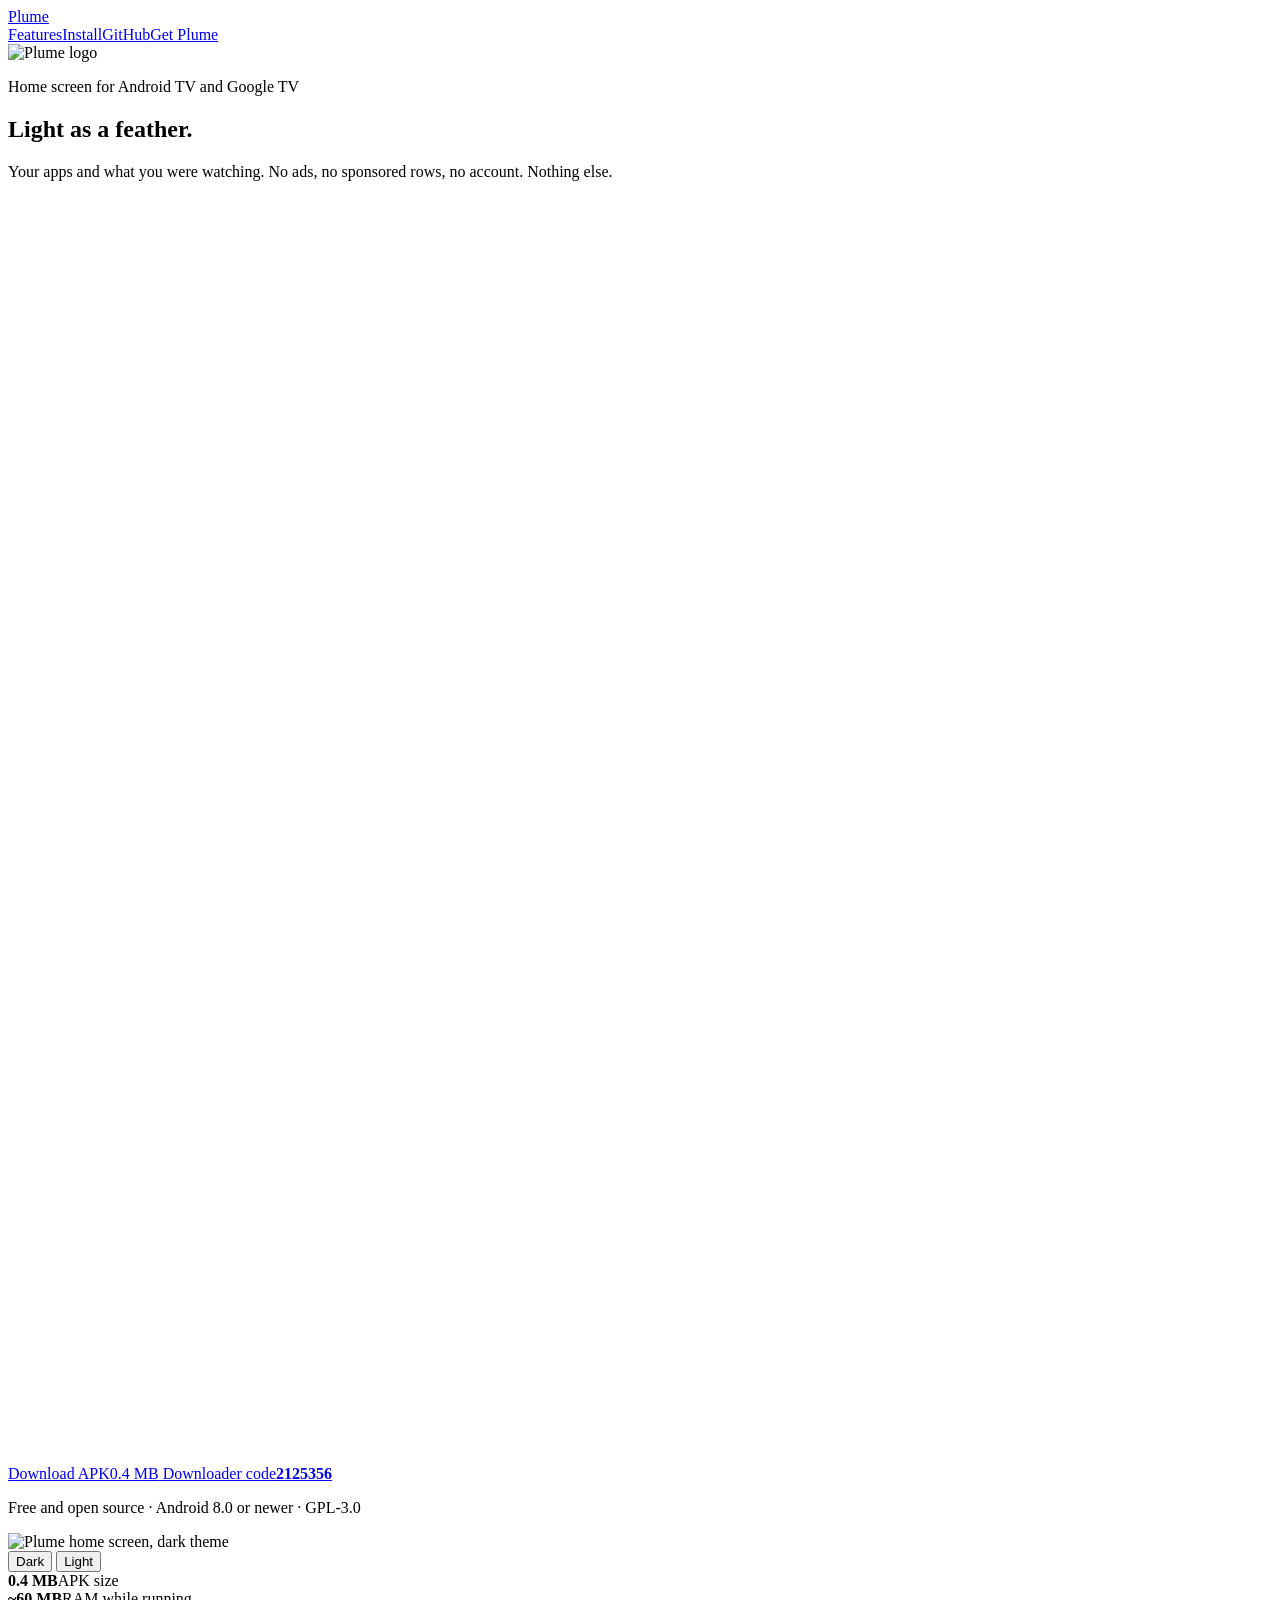
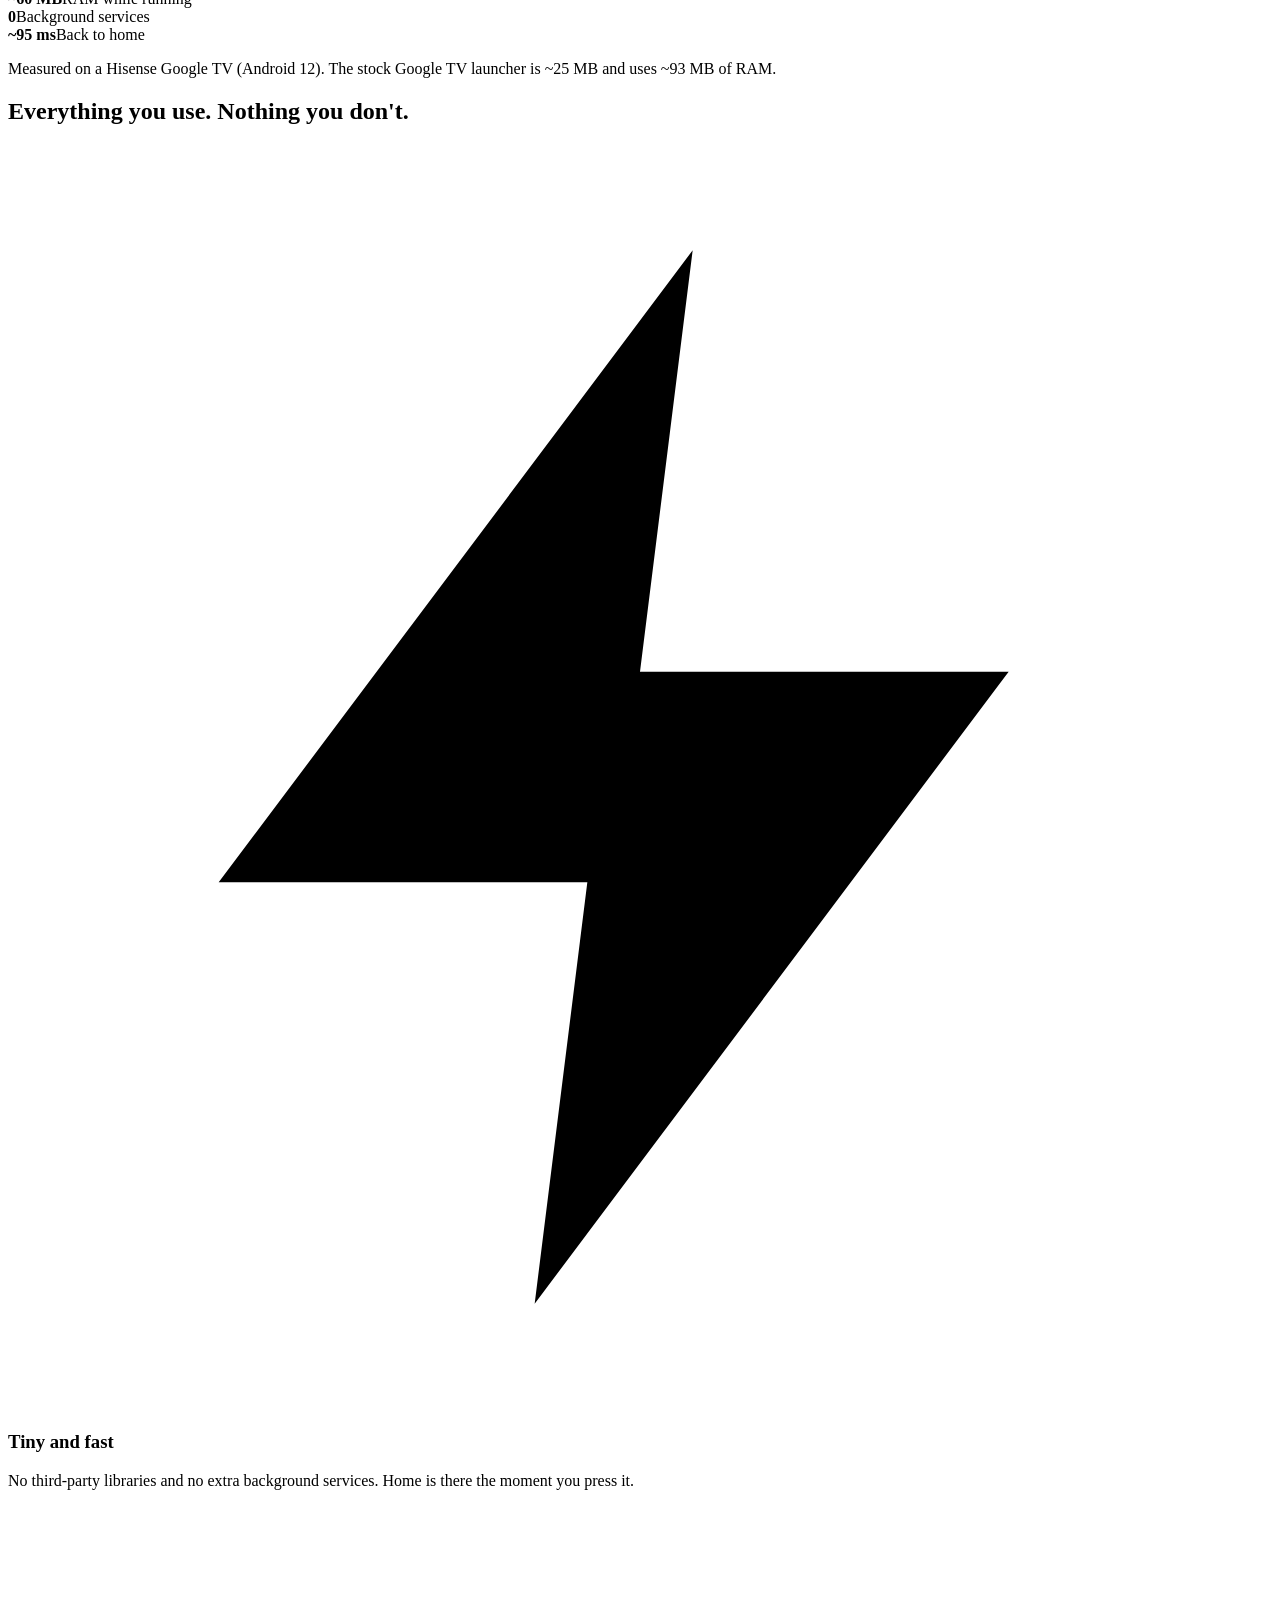
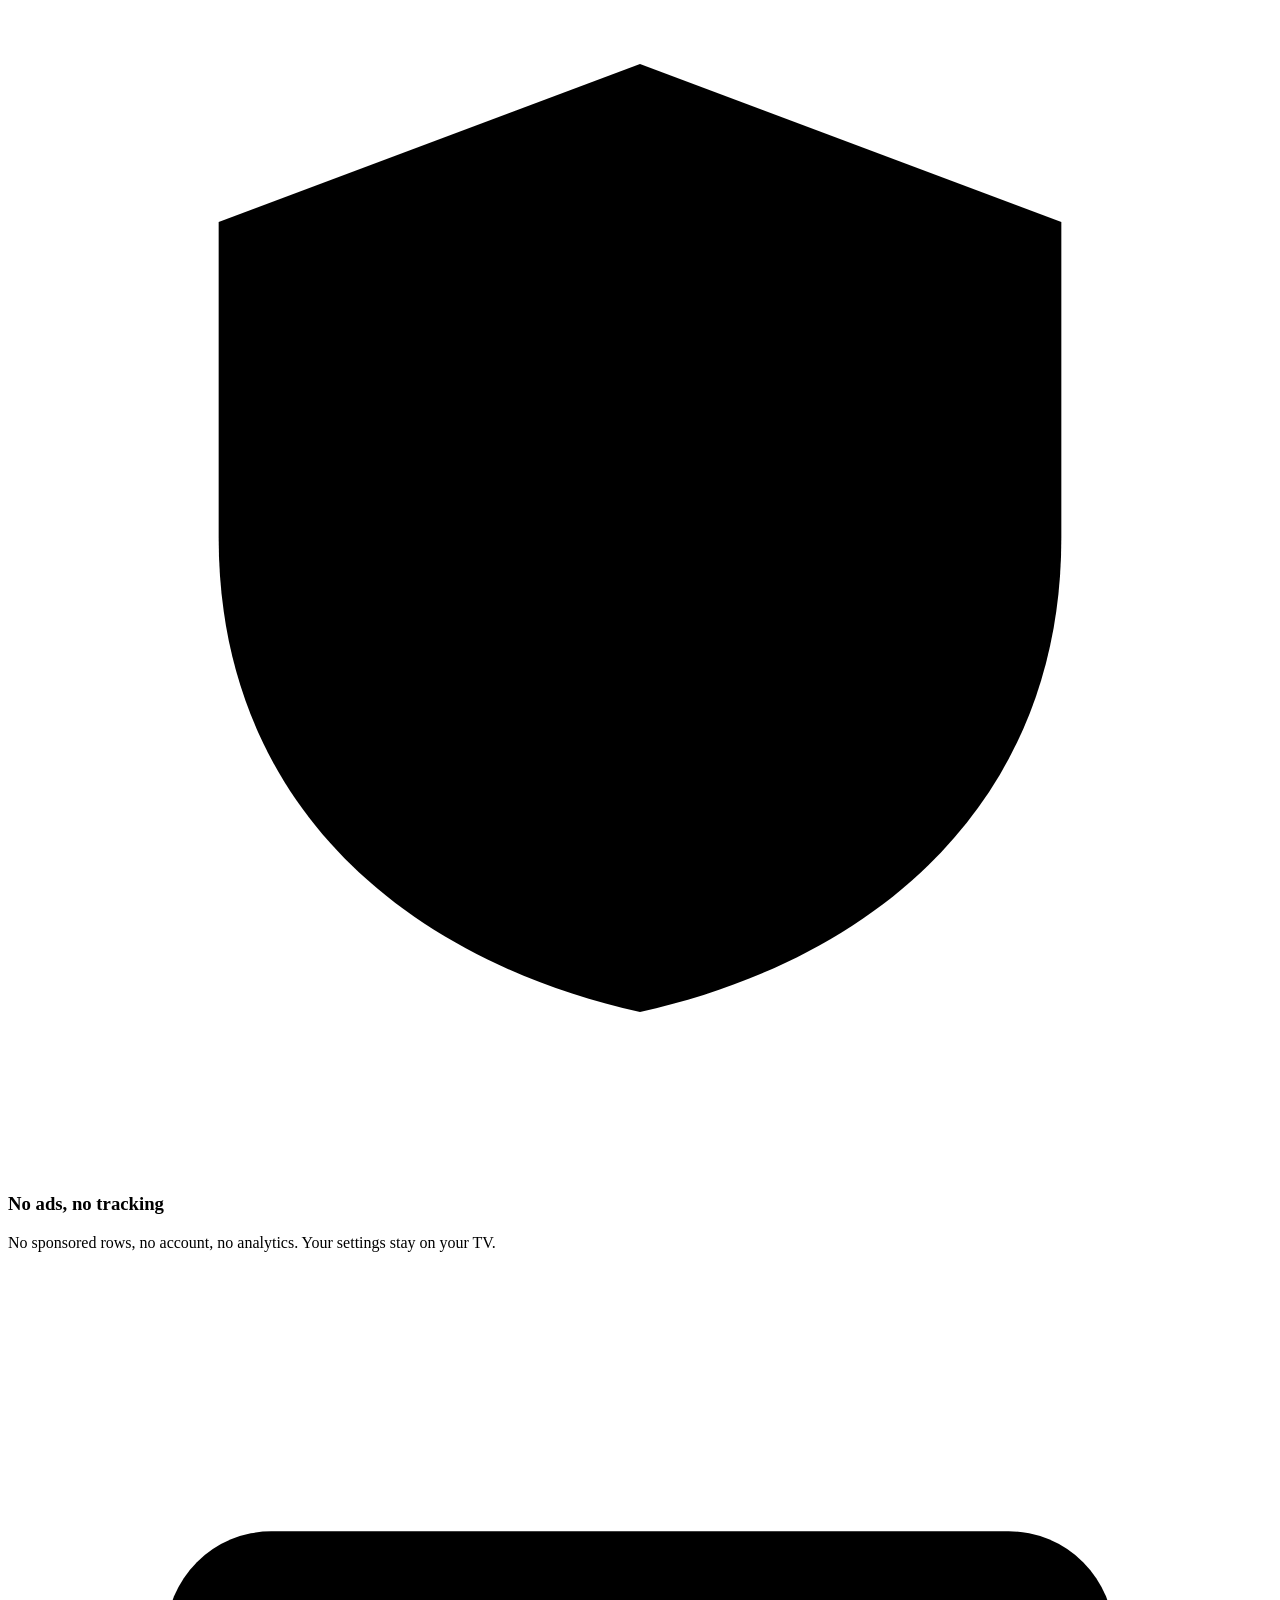
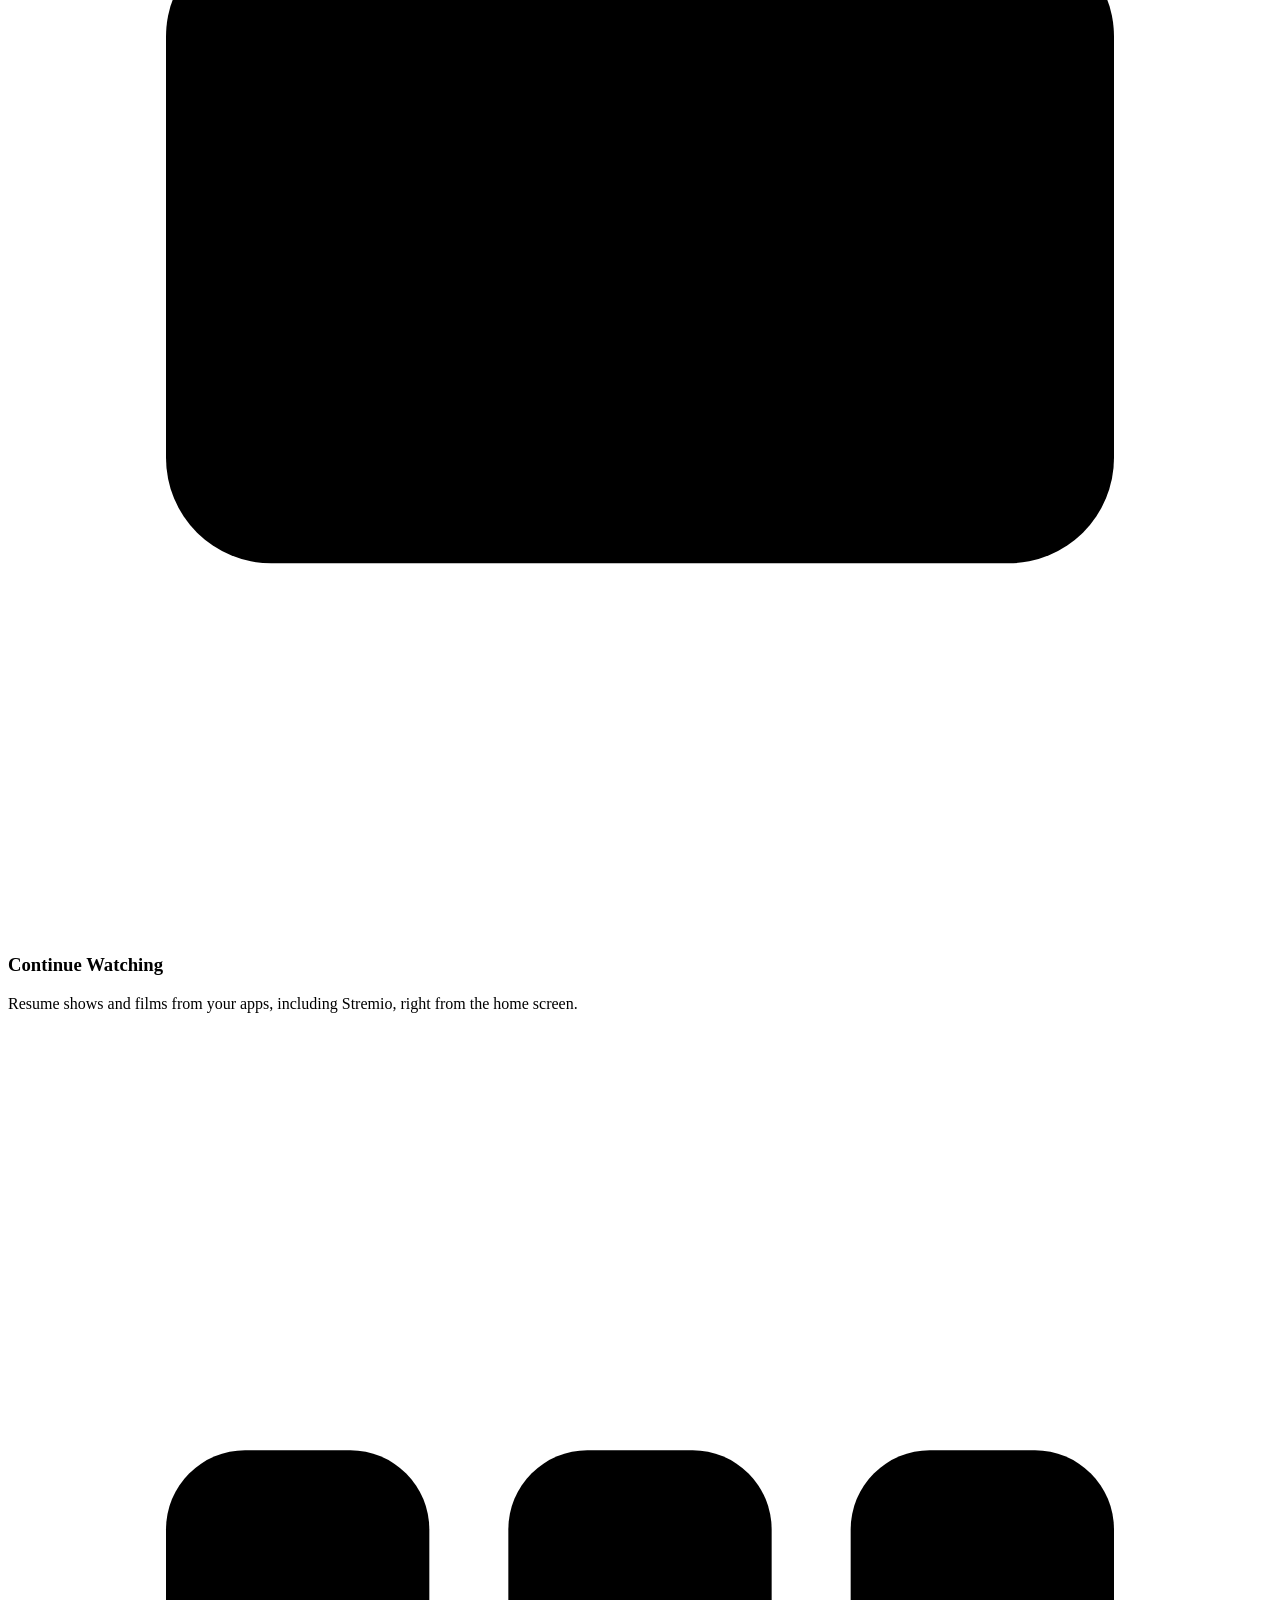
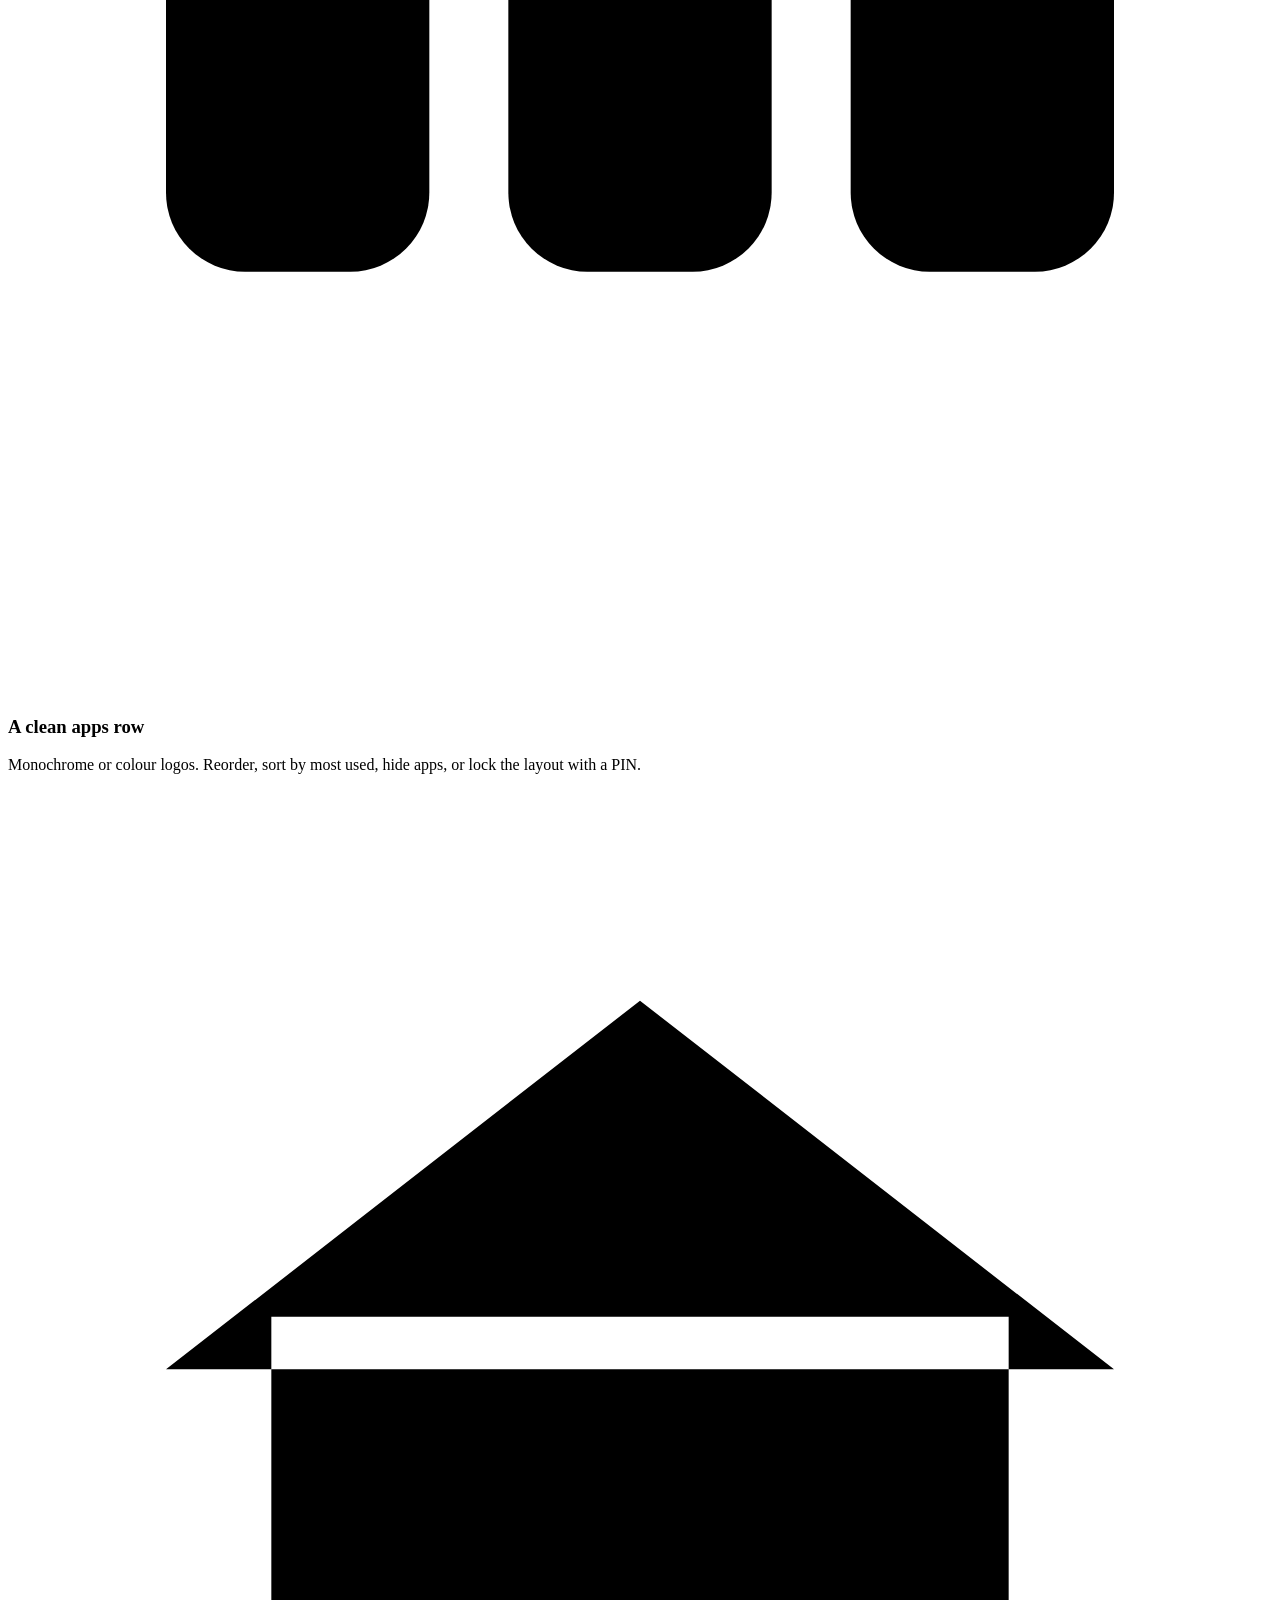
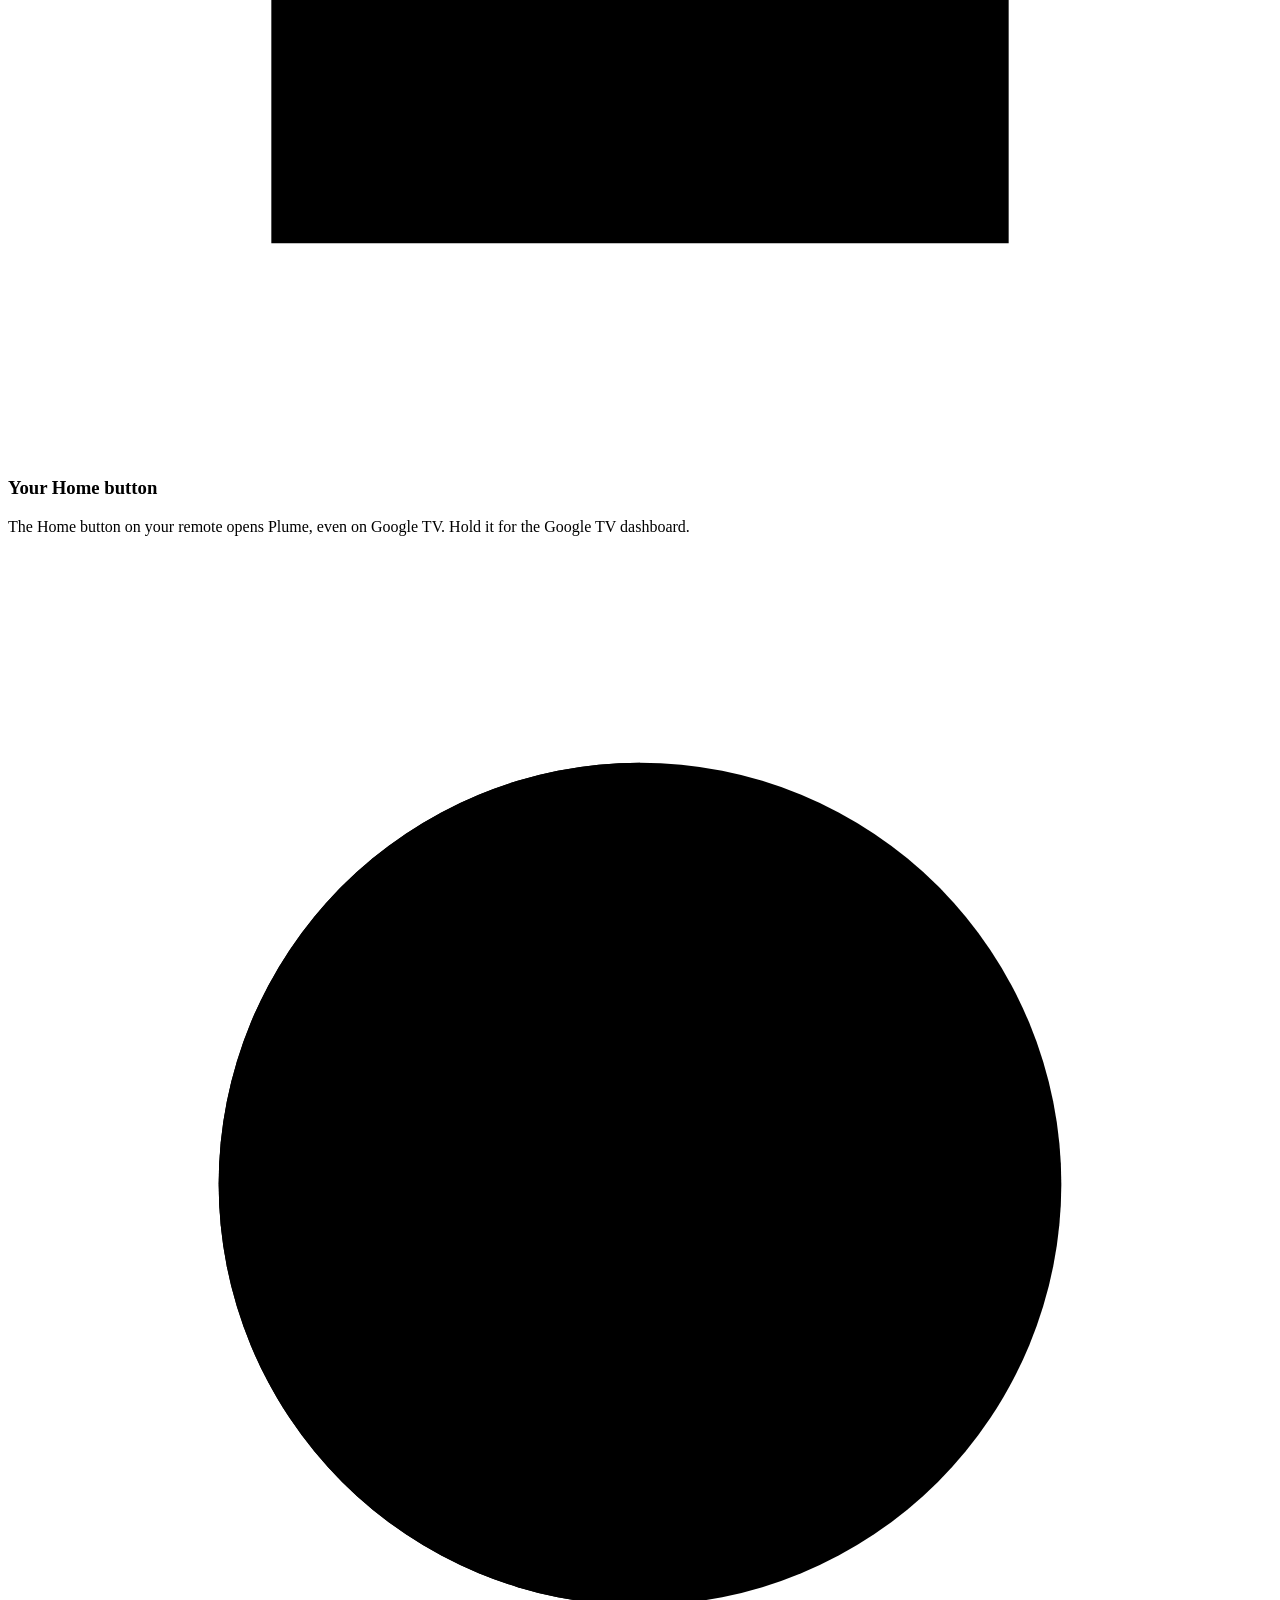
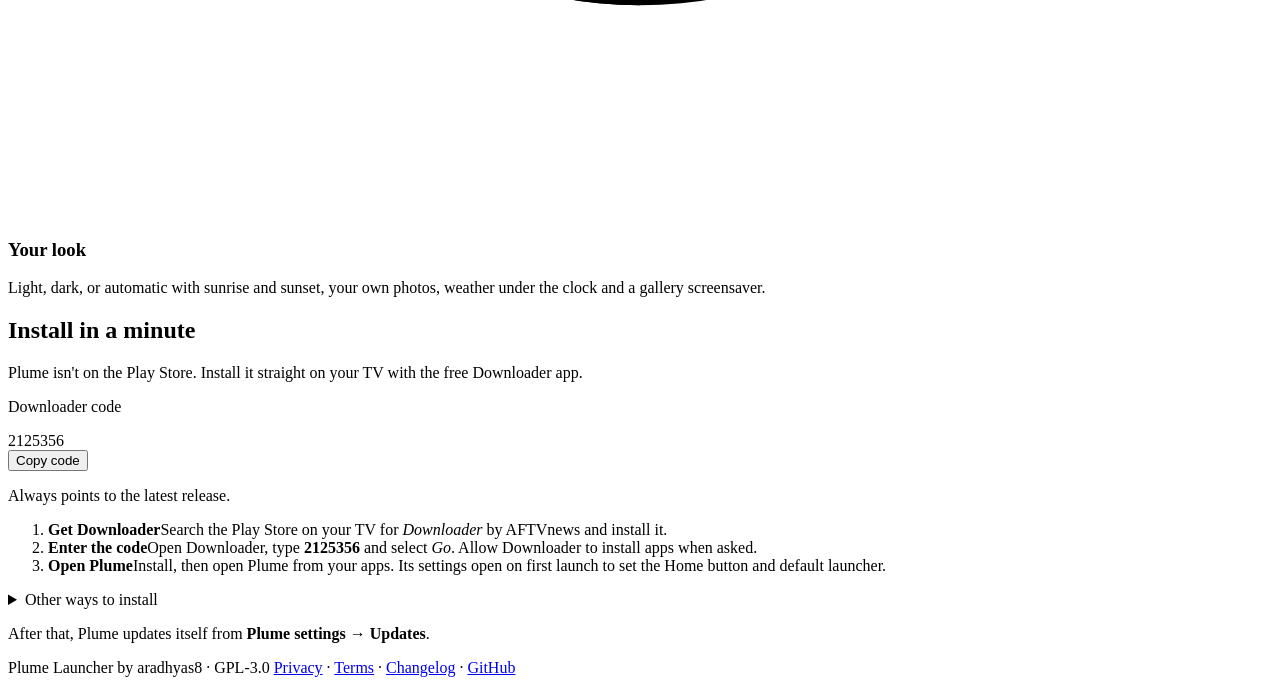
==== docs/index.html @ f5b96729 "Prepare release 1.7: version 1.7 (9), changelog heading, missing entries, website APK name" ====
<!doctype html>
<html lang="en">
<head>
<meta charset="utf-8">
<meta name="viewport" content="width=device-width, initial-scale=1">
<title>Plume Launcher</title>
<meta name="description" content="A minimal, ad-free home screen for Android TV and Google TV. Install it with Downloader code 2125356.">
<meta name="theme-color" content="#0b0b0c" media="(prefers-color-scheme: dark)">
<meta name="theme-color" content="#f4f3f0" media="(prefers-color-scheme: light)">
<link rel="icon" href="plume-icon.png">
<link rel="apple-touch-icon" href="plume-icon.png">
<link rel="stylesheet" href="style.css">
<script src="theme.js"></script>
</head>
<body>
<header><div class="wrap">
  <a class="brand" href="./"><img src="plume-icon.png" alt="">Plume</a>
  <nav><a class="wide" href="#features">Features</a><a class="wide" href="#install">Install</a><a href="https://github.com/aradhyas8/Plume_Launcher">GitHub</a><a class="btn small" href="#install">Get Plume</a></nav>
</div></header>

<main>
  <section class="hero wrap">
    <img class="logo" src="plume-icon.png" alt="Plume logo" width="112" height="112">
    <p class="eyebrow">Home screen for Android TV and Google TV</p>
    <h1>Light as a feather.</h1>
    <p class="lede">Your apps and what you were watching. No ads, no sponsored rows, no account. Nothing else.</p>
    <div class="cta">
      <a class="btn" id="download" href="https://github.com/aradhyas8/Plume_Launcher/releases/latest">
        <svg aria-hidden="true" viewBox="0 0 24 24"><path d="M12 3v12m0 0-5-5m5 5 5-5M5 21h14"/></svg>
        <span>Download APK</span><span class="btn-meta" id="download-meta">0.4 MB</span>
      </a>
      <a class="code-chip" href="#install" aria-label="Downloader code 2125356, see install steps">
        <span>Downloader code</span><strong>2125356</strong>
      </a>
    </div>
    <p class="fine">Free and open source · Android 8.0 or newer · GPL-3.0</p>
  </section>

  <section class="showcase wrap" aria-label="Screenshots">
    <div class="tv">
      <img id="shot" src="home-dark.jpg" alt="Plume home screen, dark theme" width="1920" height="1080">
    </div>
    <div class="tv-stand" aria-hidden="true"></div>
    <div class="toggle" role="group" aria-label="Site and screenshot theme">
      <button type="button" data-shot="dark" aria-pressed="true">Dark</button>
      <button type="button" data-shot="light" aria-pressed="false">Light</button>
    </div>
  </section>

  <section class="stats wrap" aria-label="Measured on a Hisense Google TV">
    <div><strong>0.4 MB</strong><span>APK size</span></div>
    <div><strong>~60 MB</strong><span>RAM while running</span></div>
    <div><strong>0</strong><span>Background services</span></div>
    <div><strong>~95 ms</strong><span>Back to home</span></div>
    <p>Measured on a Hisense Google TV (Android 12). The stock Google TV launcher is ~25 MB and uses ~93 MB of RAM.</p>
  </section>

  <section class="features wrap" id="features">
    <h2>Everything you use. Nothing you don't.</h2>
    <div class="tiles">
      <div class="tile">
        <svg aria-hidden="true" viewBox="0 0 24 24"><path d="M13 2 4 14h7l-1 8 9-12h-7z"/></svg>
        <h3>Tiny and fast</h3><p>No third-party libraries and no extra background services. Home is there the moment you press it.</p>
      </div>
      <div class="tile">
        <svg aria-hidden="true" viewBox="0 0 24 24"><path d="M12 3 4 6v6c0 5 3.5 8 8 9 4.5-1 8-4 8-9V6z"/></svg>
        <h3>No ads, no tracking</h3><p>No sponsored rows, no account, no analytics. Your settings stay on your TV.</p>
      </div>
      <div class="tile">
        <svg aria-hidden="true" viewBox="0 0 24 24"><rect x="3" y="5" width="18" height="12" rx="2"/><path d="M10 9l4 2-4 2zM3 21h11"/></svg>
        <h3>Continue Watching</h3><p>Resume shows and films from your apps, including Stremio, right from the home screen.</p>
      </div>
      <div class="tile">
        <svg aria-hidden="true" viewBox="0 0 24 24"><rect x="3" y="8" width="5" height="8" rx="1.5"/><rect x="9.5" y="8" width="5" height="8" rx="1.5"/><rect x="16" y="8" width="5" height="8" rx="1.5"/></svg>
        <h3>A clean apps row</h3><p>Monochrome or colour logos. Reorder, sort by most used, hide apps, or lock the layout with a PIN.</p>
      </div>
      <div class="tile">
        <svg aria-hidden="true" viewBox="0 0 24 24"><path d="M3 11 12 4l9 7M5 10v10h14V10"/></svg>
        <h3>Your Home button</h3><p>The Home button on your remote opens Plume, even on Google TV. Hold it for the Google TV dashboard.</p>
      </div>
      <div class="tile">
        <svg aria-hidden="true" viewBox="0 0 24 24"><circle cx="12" cy="12" r="8"/><path d="M12 4a8 8 0 0 0 0 16z" class="fill"/></svg>
        <h3>Your look</h3><p>Light, dark, or automatic with sunrise and sunset, your own photos, weather under the clock and a gallery screensaver.</p>
      </div>
    </div>
  </section>

  <section class="install wrap" id="install">
    <h2>Install in a minute</h2>
    <p class="sub">Plume isn't on the Play Store. Install it straight on your TV with the free Downloader app.</p>

    <div class="install-grid">
      <div class="panel code-panel">
        <p class="label">Downloader code</p>
        <div class="digits" aria-label="2 1 2 5 3 5 6"><span>2</span><span>1</span><span>2</span><span>5</span><span>3</span><span>5</span><span>6</span></div>
        <button type="button" class="btn ghost small" data-copy="2125356">Copy code</button>
        <p class="hint">Always points to the latest release.</p>
      </div>

      <ol class="steps">
        <li><strong>Get Downloader</strong><span>Search the Play Store on your TV for <em>Downloader</em> by AFTVnews and install it.</span></li>
        <li><strong>Enter the code</strong><span>Open Downloader, type <b>2125356</b> and select <em>Go</em>. Allow Downloader to install apps when asked.</span></li>
        <li><strong>Open Plume</strong><span>Install, then open Plume from your apps. Its settings open on first launch to set the Home button and default launcher.</span></li>
      </ol>
    </div>

    <details class="more">
      <summary>Other ways to install</summary>
      <div class="more-body">
        <p><strong>USB drive.</strong> <a href="https://github.com/aradhyas8/Plume_Launcher/releases/latest">Download the APK</a>, copy it to a USB drive and open it with a file manager on the TV.</p>
        <p><strong>adb.</strong> From a computer on the same network:</p>
        <div class="cmd"><code>adb install Plume-1.7.apk</code><button type="button" class="copy-icon" data-copy="adb install Plume-1.7.apk" aria-label="Copy command"><svg aria-hidden="true" viewBox="0 0 24 24"><rect x="8" y="8" width="12" height="12" rx="2"/><path d="M16 8V5a1 1 0 0 0-1-1H5a1 1 0 0 0-1 1v10a1 1 0 0 0 1 1h3"/></svg></button></div>
        <p><strong>Android 13 and newer.</strong> Android greys out the Home button switch for apps installed outside the Play Store. The <a href="https://github.com/aradhyas8/Plume_Launcher#home-button-on-android-13-and-newer">README explains the one-time fix</a>.</p>
      </div>
    </details>

    <p class="after">After that, Plume updates itself from <b>Plume settings → Updates</b>.</p>
  </section>
</main>

<footer><div class="wrap">
  <span class="foot-brand"><img src="plume-icon.png" alt="">Plume Launcher by aradhyas8 · GPL-3.0</span>
  <span><a href="privacy.html">Privacy</a> · <a href="terms.html">Terms</a> · <a href="https://github.com/aradhyas8/Plume_Launcher/blob/main/CHANGELOG.md">Changelog</a> · <a href="https://github.com/aradhyas8/Plume_Launcher">GitHub</a></span>
</div></footer>

<div class="toast" id="toast" role="status" aria-live="polite"></div>

<script>
(function () {
  // The Dark/Light switch under the screenshot sets the theme of the screenshot and the whole site.
  var shot = document.getElementById('shot');
  var buttons = document.querySelectorAll('[data-shot]');
  function show(theme) {
    shot.src = 'home-' + theme + '.jpg';
    shot.alt = 'Plume home screen, ' + theme + ' theme';
    buttons.forEach(function (b) { b.setAttribute('aria-pressed', String(b.dataset.shot === theme)); });
  }
  buttons.forEach(function (b) { b.addEventListener('click', function () { plumeSetTheme(b.dataset.shot); }); });
  document.addEventListener('themechange', function (e) { show(e.detail); });
  show(plumeTheme());

  // Copy buttons.
  var toast = document.getElementById('toast'), timer;
  function say(text) {
    toast.textContent = text;
    toast.classList.add('on');
    clearTimeout(timer);
    timer = setTimeout(function () { toast.classList.remove('on'); }, 1800);
  }
  document.querySelectorAll('[data-copy]').forEach(function (b) {
    b.addEventListener('click', function () {
      if (!navigator.clipboard) return say(b.dataset.copy);
      navigator.clipboard.writeText(b.dataset.copy).then(function () { say('Copied ' + b.dataset.copy); }, function () { say(b.dataset.copy); });
    });
  });

  // Point the download button straight at the latest APK when GitHub answers.
  fetch('https://api.github.com/repos/aradhyas8/Plume_Launcher/releases/latest')
    .then(function (r) { return r.ok ? r.json() : Promise.reject(); })
    .then(function (rel) {
      var apk = (rel.assets || []).filter(function (a) { return /\.apk$/i.test(a.name); })[0];
      if (!apk) return;
      document.getElementById('download').href = apk.browser_download_url;
      document.getElementById('download-meta').textContent =
        'v' + rel.tag_name.replace(/^v/i, '') + ' · ' + (apk.size / 1048576).toFixed(1) + ' MB';
      var name = apk.name;
      document.querySelectorAll('.cmd code').forEach(function (c) { c.textContent = 'adb install ' + name; });
      document.querySelectorAll('.cmd [data-copy]').forEach(function (b) { b.dataset.copy = 'adb install ' + name; });
    })
    .catch(function () {});
})();
</script>
</body>
</html>
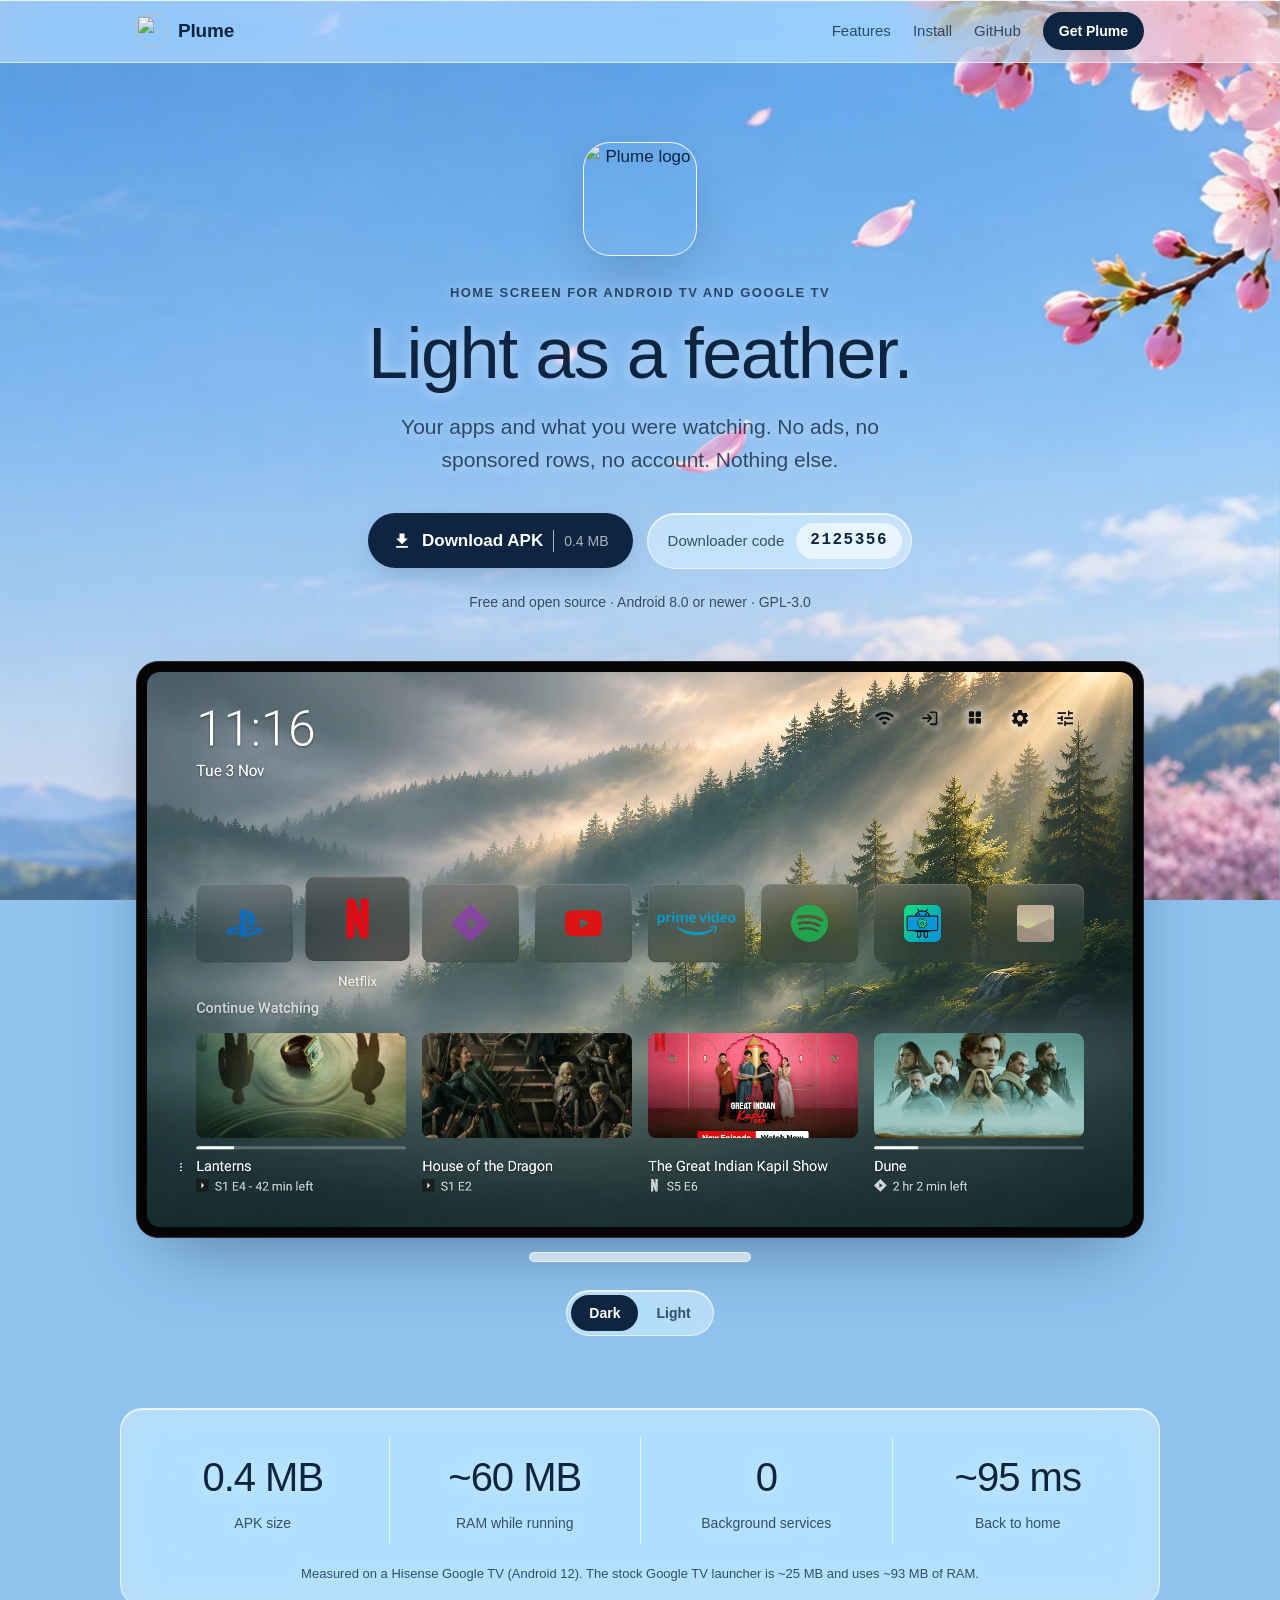
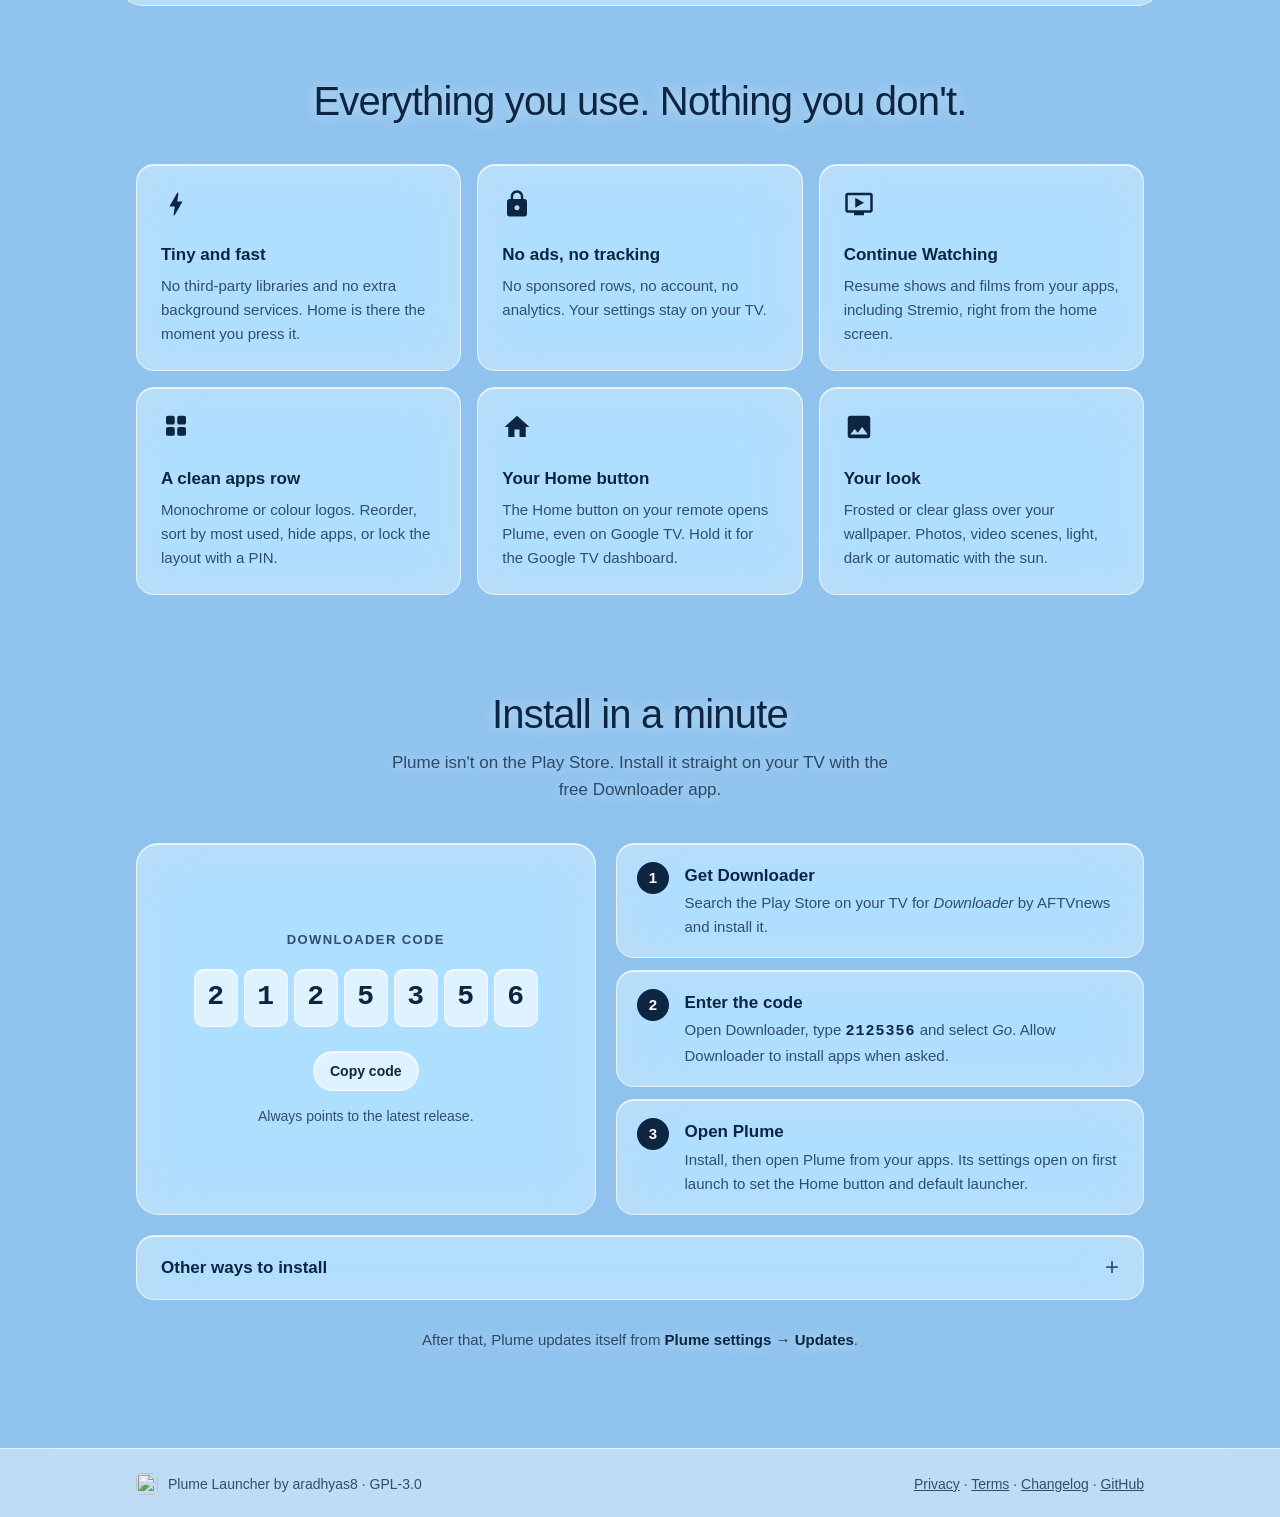
==== commit 8debd9c1: "Redesign website with frosted glass over Plume wallpapers The site sits on a sharp Plume wallpaper (" ====
--- a/docs/index.html
+++ b/docs/index.html
@@ -5,8 +5,8 @@
 <meta name="viewport" content="width=device-width, initial-scale=1">
 <title>Plume Launcher</title>
 <meta name="description" content="A minimal, ad-free home screen for Android TV and Google TV. Install it with Downloader code 2125356.">
-<meta name="theme-color" content="#0b0b0c" media="(prefers-color-scheme: dark)">
-<meta name="theme-color" content="#f4f3f0" media="(prefers-color-scheme: light)">
+<meta name="theme-color" content="#0f1c33" media="(prefers-color-scheme: dark)">
+<meta name="theme-color" content="#8fc3ee" media="(prefers-color-scheme: light)">
 <link rel="icon" href="plume-icon.png">
 <link rel="apple-touch-icon" href="plume-icon.png">
 <link rel="stylesheet" href="style.css">
@@ -26,7 +26,7 @@
     <p class="lede">Your apps and what you were watching. No ads, no sponsored rows, no account. Nothing else.</p>
     <div class="cta">
       <a class="btn" id="download" href="https://github.com/aradhyas8/Plume_Launcher/releases/latest">
-        <svg aria-hidden="true" viewBox="0 0 24 24"><path d="M12 3v12m0 0-5-5m5 5 5-5M5 21h14"/></svg>
+        <svg aria-hidden="true" class="ico" viewBox="0 0 24 24"><path d="M5,20h14v-2H5v2zM19,9h-4V3H9v6H5l7,7 7,-7z"/></svg>
         <span>Download APK</span><span class="btn-meta" id="download-meta">0.4 MB</span>
       </a>
       <a class="code-chip" href="#install" aria-label="Downloader code 2125356, see install steps">
@@ -59,28 +59,28 @@
     <h2>Everything you use. Nothing you don't.</h2>
     <div class="tiles">
       <div class="tile">
-        <svg aria-hidden="true" viewBox="0 0 24 24"><path d="M13 2 4 14h7l-1 8 9-12h-7z"/></svg>
+        <svg aria-hidden="true" class="ico" viewBox="0 0 24 24"><path d="M11 21h-1l1-7H7.5c-.58 0-.57-.32-.38-.66l.07-.12C8.48 10.94 10.42 7.54 13 3h1l-1 7h3.5c.49 0 .56.33.47.51l-.07.15C12.96 17.55 11 21 11 21z"/></svg>
         <h3>Tiny and fast</h3><p>No third-party libraries and no extra background services. Home is there the moment you press it.</p>
       </div>
       <div class="tile">
-        <svg aria-hidden="true" viewBox="0 0 24 24"><path d="M12 3 4 6v6c0 5 3.5 8 8 9 4.5-1 8-4 8-9V6z"/></svg>
+        <svg aria-hidden="true" class="ico" viewBox="0 0 24 24"><path d="M18,8h-1V6c0,-2.76 -2.24,-5 -5,-5S7,3.24 7,6v2H6c-1.1,0 -2,0.9 -2,2v10c0,1.1 0.9,2 2,2h12c1.1,0 2,-0.9 2,-2V10c0,-1.1 -0.9,-2 -2,-2zM12,17c-1.1,0 -2,-0.9 -2,-2s0.9,-2 2,-2 2,0.9 2,2 -0.9,2 -2,2zM15.1,8H8.9V6c0,-1.71 1.39,-3.1 3.1,-3.1 1.71,0 3.1,1.39 3.1,3.1v2z"/></svg>
         <h3>No ads, no tracking</h3><p>No sponsored rows, no account, no analytics. Your settings stay on your TV.</p>
       </div>
       <div class="tile">
-        <svg aria-hidden="true" viewBox="0 0 24 24"><rect x="3" y="5" width="18" height="12" rx="2"/><path d="M10 9l4 2-4 2zM3 21h11"/></svg>
+        <svg aria-hidden="true" class="ico" viewBox="0 0 24 24"><path d="M21,3H3c-1.11,0 -2,0.89 -2,2v12c0,1.1 0.89,2 2,2h5v2h8v-2h5c1.1,0 1.99,-0.9 1.99,-2L23,5c0,-1.11 -0.9,-2 -2,-2zM21,17H3V5h18v12zM16,11l-7,4V7z"/></svg>
         <h3>Continue Watching</h3><p>Resume shows and films from your apps, including Stremio, right from the home screen.</p>
       </div>
       <div class="tile">
-        <svg aria-hidden="true" viewBox="0 0 24 24"><rect x="3" y="8" width="5" height="8" rx="1.5"/><rect x="9.5" y="8" width="5" height="8" rx="1.5"/><rect x="16" y="8" width="5" height="8" rx="1.5"/></svg>
+        <svg aria-hidden="true" class="ico" viewBox="0 0 24 24"><path d="M5.5,3h4a1.5,1.5 0 0 1 1.5,1.5v4a1.5,1.5 0 0 1 -1.5,1.5h-4a1.5,1.5 0 0 1 -1.5,-1.5v-4a1.5,1.5 0 0 1 1.5,-1.5zM14.5,3h4a1.5,1.5 0 0 1 1.5,1.5v4a1.5,1.5 0 0 1 -1.5,1.5h-4a1.5,1.5 0 0 1 -1.5,-1.5v-4a1.5,1.5 0 0 1 1.5,-1.5zM5.5,12h4a1.5,1.5 0 0 1 1.5,1.5v4a1.5,1.5 0 0 1 -1.5,1.5h-4a1.5,1.5 0 0 1 -1.5,-1.5v-4a1.5,1.5 0 0 1 1.5,-1.5zM14.5,12h4a1.5,1.5 0 0 1 1.5,1.5v4a1.5,1.5 0 0 1 -1.5,1.5h-4a1.5,1.5 0 0 1 -1.5,-1.5v-4a1.5,1.5 0 0 1 1.5,-1.5z"/></svg>
         <h3>A clean apps row</h3><p>Monochrome or colour logos. Reorder, sort by most used, hide apps, or lock the layout with a PIN.</p>
       </div>
       <div class="tile">
-        <svg aria-hidden="true" viewBox="0 0 24 24"><path d="M3 11 12 4l9 7M5 10v10h14V10"/></svg>
+        <svg aria-hidden="true" class="ico" viewBox="0 0 24 24"><path d="M10,20v-6h4v6h5v-8h3L12,3 2,12h3v8z"/></svg>
         <h3>Your Home button</h3><p>The Home button on your remote opens Plume, even on Google TV. Hold it for the Google TV dashboard.</p>
       </div>
       <div class="tile">
-        <svg aria-hidden="true" viewBox="0 0 24 24"><circle cx="12" cy="12" r="8"/><path d="M12 4a8 8 0 0 0 0 16z" class="fill"/></svg>
-        <h3>Your look</h3><p>Light, dark, or automatic with sunrise and sunset, your own photos, weather under the clock and a gallery screensaver.</p>
+        <svg aria-hidden="true" class="ico" viewBox="0 0 24 24"><path d="M21,19V5c0,-1.1 -0.9,-2 -2,-2H5c-1.1,0 -2,0.9 -2,2v14c0,1.1 0.9,2 2,2h14c1.1,0 2,-0.9 2,-2zM8.5,13.5l2.5,3.01L14.5,12l4.5,6H5l3.5,-4.5z"/></svg>
+        <h3>Your look</h3><p>Frosted or clear glass over your wallpaper. Photos, video scenes, light, dark or automatic with the sun.</p>
       </div>
     </div>
   </section>
--- a/docs/style.css
+++ b/docs/style.css
@@ -0,0 +1,233 @@
+/* The page sits on a Plume wallpaper and every card is frosted glass, like the TV home screen. */
+:root {
+  --wall: url("wall-dark.webp");
+  --wall-crop: 0px;
+  --base: #0f1c33;
+  --fg: #ffffff;
+  --text: #eef1ee;
+  --muted: rgba(255, 255, 255, .78);
+  --line: rgba(255, 255, 255, .18);
+  --line-hi: rgba(255, 255, 255, .4);
+  --glass: rgba(255, 255, 255, .1);
+  --glass-2: rgba(255, 255, 255, .16);
+  --sheen: inset 0 1px 0 rgba(255, 255, 255, .22);
+  --accent: rgba(255, 255, 255, .94);
+  --on-accent: #0f1c33;
+  --glow: rgba(0, 0, 0, .35);
+  --shadow: 0 30px 80px -24px rgba(0, 0, 0, .6);
+  --text-shadow: 0 1px 2px rgba(0, 0, 0, .35), 0 2px 18px rgba(0, 0, 0, .35);
+}
+@media (prefers-color-scheme: light) {
+  :root:not([data-theme="dark"]) {
+    --wall: url("wall-light.webp");
+    --wall-crop: -45vh; /* hide the top branch so headings sit on clear sky */
+    --base: #8fc3ee;
+    --fg: #0d2540;
+    --text: #17304c;
+    --muted: rgba(13, 37, 64, .78);
+    --line: rgba(255, 255, 255, .6);
+    --line-hi: rgba(255, 255, 255, .9);
+    --glass: rgba(255, 255, 255, .42);
+    --glass-2: rgba(255, 255, 255, .6);
+    --sheen: inset 0 1px 0 rgba(255, 255, 255, .8);
+    --accent: #0d2540;
+    --on-accent: #ffffff;
+    --glow: rgba(13, 37, 64, .25);
+    --shadow: 0 30px 70px -25px rgba(13, 37, 64, .45);
+    --text-shadow: 0 1px 14px rgba(255, 255, 255, .55);
+  }
+}
+:root[data-theme="light"] {
+  --wall: url("wall-light.webp");
+    --wall-crop: -45vh; /* hide the top branch so headings sit on clear sky */
+  --base: #8fc3ee;
+  --fg: #0d2540;
+  --text: #17304c;
+  --muted: rgba(13, 37, 64, .78);
+  --line: rgba(255, 255, 255, .6);
+  --line-hi: rgba(255, 255, 255, .9);
+  --glass: rgba(255, 255, 255, .42);
+  --glass-2: rgba(255, 255, 255, .6);
+  --sheen: inset 0 1px 0 rgba(255, 255, 255, .8);
+  --accent: #0d2540;
+  --on-accent: #ffffff;
+  --glow: rgba(13, 37, 64, .25);
+  --shadow: 0 30px 70px -25px rgba(13, 37, 64, .45);
+  --text-shadow: 0 1px 14px rgba(255, 255, 255, .55);
+}
+:root[data-theme="dark"] { color-scheme: dark; }
+:root[data-theme="light"] { color-scheme: light; }
+* { box-sizing: border-box; }
+html { color-scheme: dark light; scroll-behavior: smooth; }
+body {
+  margin: 0;
+  background: var(--base);
+  color: var(--fg);
+  font: 17px/1.6 -apple-system, BlinkMacSystemFont, "Segoe UI", Roboto, Helvetica, Arial, sans-serif;
+  -webkit-font-smoothing: antialiased;
+}
+/* The wallpaper, sharp and fixed behind the whole page, like the TV home screen. */
+body::before {
+  content: ""; position: fixed; inset: var(--wall-crop) 0 0 0; z-index: -1;
+  background: var(--wall) center bottom / cover no-repeat;
+}
+a { color: var(--fg); }
+img { max-width: 100%; height: auto; display: block; }
+svg { width: 24px; height: 24px; fill: none; stroke: currentColor; stroke-width: 1.8; stroke-linecap: round; stroke-linejoin: round; }
+svg .fill, svg.ico { fill: currentColor; stroke: none; }
+.wrap { max-width: 1040px; margin: 0 auto; padding: 0 16px; }
+:focus-visible { outline: 2px solid var(--fg); outline-offset: 3px; border-radius: 8px; }
+section[id] { scroll-margin-top: 80px; }
+h1, h2, .lede, .eyebrow, .stats, .sub, .fine, .after { text-shadow: var(--text-shadow); }
+
+/* One frosted surface, used by every card. */
+header, .tile, .panel, .steps li, .more, .code-chip, .toggle, .stats, .doc {
+  background: var(--glass);
+  border: 1px solid var(--line);
+  box-shadow: var(--sheen);
+  backdrop-filter: blur(28px) saturate(1.6);
+  -webkit-backdrop-filter: blur(28px) saturate(1.6);
+}
+
+/* Header */
+header { position: sticky; top: 0; z-index: 10; border-width: 0 0 1px; }
+header .wrap { display: flex; flex-wrap: wrap; align-items: center; justify-content: space-between; gap: 12px 16px; padding-top: 12px; padding-bottom: 12px; }
+.brand { display: flex; align-items: center; gap: 10px; text-decoration: none; font-weight: 600; font-size: 19px; letter-spacing: -0.2px; }
+.brand img { width: 32px; height: 32px; border-radius: 8px; }
+nav { display: flex; flex-wrap: wrap; align-items: center; gap: 22px; }
+nav a { color: var(--muted); text-decoration: none; font-size: 15px; }
+nav a:hover, nav a[aria-current] { color: var(--fg); }
+nav a.btn { color: var(--on-accent); }
+
+/* Buttons */
+.btn { display: inline-flex; align-items: center; gap: 10px; padding: 14px 24px; border-radius: 999px; background: var(--accent); color: var(--on-accent); text-decoration: none; font: inherit; font-weight: 600; border: 0; cursor: pointer; box-shadow: 0 10px 30px -10px var(--glow); transition: transform .15s ease, box-shadow .15s ease; }
+.btn:hover { transform: translateY(-1px); box-shadow: 0 14px 36px -8px var(--glow); }
+.btn svg { width: 20px; height: 20px; stroke-width: 2.2; }
+.btn.small { padding: 8px 16px; font-size: 14px; }
+.btn.ghost { background: var(--glass-2); color: var(--fg); border: 1px solid var(--line); box-shadow: var(--sheen); }
+.btn.ghost:hover { border-color: var(--line-hi); }
+.btn-meta { font-weight: 500; opacity: .65; font-size: 14px; padding-left: 10px; border-left: 1px solid currentColor; }
+
+/* Hero */
+.hero { text-align: center; padding: 80px 16px 48px; }
+.hero .logo { width: 112px; height: 112px; border-radius: 26px; margin: 0 auto 28px; box-shadow: 0 0 0 1px var(--line-hi), 0 20px 60px -10px var(--glow), 0 0 0 0 transparent; }
+.eyebrow { margin: 0 0 12px; color: var(--muted); font-size: 13px; font-weight: 600; letter-spacing: 1.4px; text-transform: uppercase; }
+.hero h1 { font-size: clamp(40px, 7vw, 72px); line-height: 1.05; font-weight: 300; margin: 0; letter-spacing: -1.5px; }
+.lede { color: var(--muted); font-size: clamp(18px, 2.2vw, 21px); margin: 18px auto 36px; max-width: 560px; }
+.cta { display: flex; flex-wrap: wrap; align-items: center; justify-content: center; gap: 14px; }
+.code-chip { display: inline-flex; align-items: center; gap: 12px; padding: 9px 9px 9px 20px; border-radius: 999px; color: var(--muted); text-decoration: none; font-size: 15px; }
+.code-chip strong { color: var(--fg); background: var(--glass-2); padding: 5px 14px; border-radius: 999px; font-family: ui-monospace, "SF Mono", Menlo, Consolas, monospace; font-size: 16px; letter-spacing: 1.5px; }
+.code-chip:hover { border-color: var(--line-hi); }
+.fine { margin: 22px 0 0; color: var(--muted); font-size: 14px; }
+
+/* Showcase: the TV stays a real black TV. */
+.showcase { display: flex; flex-direction: column; align-items: center; padding-bottom: 24px; }
+.tv { width: 100%; padding: 10px; border-radius: 22px; background: #050505; border: 1px solid #2a2a2c; box-shadow: var(--shadow); }
+.tv img { border-radius: 13px; aspect-ratio: 16 / 9; width: 100%; object-fit: cover; }
+.tv-stand { width: 22%; height: 10px; margin-top: 14px; border-radius: 999px; background: var(--glass-2); border: 1px solid var(--line); }
+.toggle { display: inline-flex; margin-top: 28px; padding: 4px; border-radius: 999px; }
+.toggle button { font: inherit; font-size: 14px; font-weight: 600; padding: 7px 18px; border-radius: 999px; border: 0; background: none; color: var(--muted); cursor: pointer; }
+.toggle button[aria-pressed="true"] { background: var(--accent); color: var(--on-accent); }
+
+/* Stats: one glass strip */
+.stats { display: grid; grid-template-columns: repeat(4, 1fr); gap: 0; margin-top: 48px; padding: 28px 16px 20px; border-radius: 22px; text-align: center; }
+.stats div { padding: 8px 12px; border-left: 1px solid var(--line); }
+.stats div:first-child { border-left: 0; }
+.stats strong { display: block; font-size: clamp(28px, 4vw, 40px); font-weight: 300; letter-spacing: -1px; }
+.stats span { color: var(--muted); font-size: 14px; }
+.stats p { grid-column: 1 / -1; margin: 20px 0 0; color: var(--muted); font-size: 13px; }
+
+/* Sections */
+section h2 { font-size: clamp(28px, 4vw, 40px); font-weight: 300; letter-spacing: -0.8px; text-align: center; margin: 0 0 12px; line-height: 1.15; }
+.features, .install { padding-top: 72px; padding-bottom: 24px; }
+.sub { text-align: center; color: var(--muted); margin: 0 auto 40px; max-width: 520px; }
+
+/* Feature tiles */
+.tiles { display: grid; grid-template-columns: repeat(3, 1fr); gap: 16px; margin-top: 40px; }
+.tile { border-radius: 18px; padding: 24px; transition: transform .2s ease, border-color .2s ease, background .2s ease; }
+.tile:hover { transform: translateY(-3px); border-color: var(--line-hi); background: var(--glass-2); }
+.tile svg { width: 30px; height: 30px; margin-bottom: 14px; color: var(--fg); }
+.tile h3 { margin: 0 0 6px; font-size: 17px; font-weight: 600; }
+.tile p { margin: 0; color: var(--muted); font-size: 15px; }
+
+/* Install */
+.install-grid { display: grid; grid-template-columns: 1fr 1.15fr; gap: 20px; align-items: stretch; }
+.panel { border-radius: 22px; padding: 32px 24px; }
+.code-panel { display: flex; flex-direction: column; align-items: center; justify-content: center; text-align: center; }
+.label { margin: 0 0 18px; color: var(--muted); font-size: 13px; font-weight: 600; letter-spacing: 1.4px; text-transform: uppercase; }
+.digits { display: flex; gap: 6px; margin-bottom: 24px; }
+.digits span { display: grid; place-items: center; width: 44px; height: 58px; border-radius: 10px; background: var(--glass-2); border: 1px solid var(--line); box-shadow: var(--sheen); font-family: ui-monospace, "SF Mono", Menlo, Consolas, monospace; font-size: 28px; font-weight: 600; }
+.hint { margin: 14px 0 0; color: var(--muted); font-size: 14px; }
+.steps { list-style: none; counter-reset: step; margin: 0; padding: 0; display: grid; gap: 12px; }
+.steps li { counter-increment: step; position: relative; display: flex; flex-direction: column; gap: 2px; padding: 18px 20px 18px 68px; border-radius: 18px; }
+.steps li::before { content: counter(step); position: absolute; left: 20px; top: 18px; width: 32px; height: 32px; border-radius: 50%; display: grid; place-items: center; background: var(--accent); color: var(--on-accent); font-weight: 700; font-size: 15px; }
+.steps strong { font-weight: 600; }
+.steps span { color: var(--muted); font-size: 15px; }
+.steps b { color: var(--fg); font-family: ui-monospace, "SF Mono", Menlo, Consolas, monospace; letter-spacing: 1px; }
+
+.more { margin-top: 20px; border-radius: 18px; }
+.more summary { cursor: pointer; padding: 18px 24px; font-weight: 600; list-style: none; display: flex; justify-content: space-between; align-items: center; }
+.more summary::-webkit-details-marker { display: none; }
+.more summary::after { content: "+"; font-weight: 300; font-size: 24px; line-height: 1; color: var(--muted); transition: transform .2s ease; }
+.more[open] summary::after { transform: rotate(45deg); }
+.more-body { padding: 0 24px 12px; color: var(--muted); font-size: 15px; }
+.more-body strong { color: var(--fg); }
+.cmd { display: flex; align-items: center; justify-content: space-between; gap: 12px; background: var(--glass-2); border: 1px solid var(--line); border-radius: 12px; padding: 8px 8px 8px 16px; }
+.cmd code { font-family: ui-monospace, "SF Mono", Menlo, Consolas, monospace; font-size: 14px; color: var(--fg); overflow-x: auto; white-space: nowrap; }
+.copy-icon { flex: none; display: grid; place-items: center; width: 34px; height: 34px; border-radius: 8px; border: 0; background: none; color: var(--muted); cursor: pointer; }
+.copy-icon:hover { color: var(--fg); background: var(--glass); }
+.copy-icon svg { width: 18px; height: 18px; }
+.after { text-align: center; color: var(--muted); font-size: 15px; margin: 28px 0 72px; }
+.after b { color: var(--fg); font-weight: 600; }
+
+.toast { position: fixed; left: 50%; bottom: 24px; transform: translate(-50%, 20px); opacity: 0; pointer-events: none; padding: 10px 18px; border-radius: 999px; background: var(--accent); color: var(--on-accent); font-size: 14px; font-weight: 600; transition: opacity .2s ease, transform .2s ease; }
+.toast.on { opacity: 1; transform: translate(-50%, 0); }
+
+/* Privacy and terms: the text sits on one glass panel. */
+.doc { max-width: 720px; margin: 40px auto 72px; padding: 40px 32px; border-radius: 22px; }
+.doc h1 { font-weight: 300; font-size: 40px; margin: 0 0 4px; letter-spacing: -0.8px; text-shadow: none; }
+.doc .date { color: var(--muted); margin: 0 0 32px; }
+.doc h2 { font-size: 20px; font-weight: 600; letter-spacing: 0; text-align: left; margin: 36px 0 8px; text-shadow: none; }
+.doc p, .doc li { color: var(--text); }
+.doc table { width: 100%; border-collapse: collapse; font-size: 15px; margin: 12px 0; }
+.doc th, .doc td { text-align: left; padding: 8px; border-bottom: 1px solid var(--line); vertical-align: top; }
+.doc th { color: var(--muted); font-weight: 500; }
+.doc code { background: var(--glass-2); padding: 1px 6px; border-radius: 4px; font-size: 14px; }
+.table-scroll { overflow-x: auto; }
+
+/* Footer */
+footer { border-top: 1px solid var(--line); color: var(--muted); font-size: 14px; background: var(--glass); backdrop-filter: blur(22px); -webkit-backdrop-filter: blur(22px); }
+footer .wrap { display: flex; justify-content: space-between; align-items: center; gap: 16px; flex-wrap: wrap; padding-top: 24px; padding-bottom: 24px; }
+footer a { color: var(--muted); }
+footer a:hover { color: var(--fg); }
+.foot-brand { display: flex; align-items: center; gap: 10px; }
+.foot-brand img { width: 22px; height: 22px; border-radius: 6px; }
+
+/* No backdrop blur: fall back to a solid tint so text stays readable. */
+@supports not ((backdrop-filter: blur(1px)) or (-webkit-backdrop-filter: blur(1px))) {
+  header, .tile, .panel, .steps li, .more, .code-chip, .toggle, .stats, .doc, footer { background: color-mix(in srgb, var(--base) 88%, transparent); }
+}
+
+@media (prefers-reduced-motion: reduce) {
+  html { scroll-behavior: auto; }
+  * { transition: none !important; }
+}
+
+@media (max-width: 820px) {
+  .tiles { grid-template-columns: 1fr 1fr; }
+  .install-grid { grid-template-columns: 1fr; }
+}
+@media (max-width: 600px) {
+  .doc { margin: 16px auto 48px; padding: 28px 20px; }
+  nav { gap: 16px; }
+  nav .wide { display: none; }
+  .hero { padding-top: 56px; }
+  .cta { flex-direction: column; }
+  .tv { padding: 6px; border-radius: 14px; }
+  .tv img { border-radius: 9px; }
+  .stats { grid-template-columns: 1fr 1fr; row-gap: 20px; }
+  .stats div:nth-child(3) { border-left: 0; }
+  .tiles { grid-template-columns: 1fr; }
+  .digits { gap: 4px; }
+  .digits span { width: 36px; height: 50px; font-size: 22px; }
+}
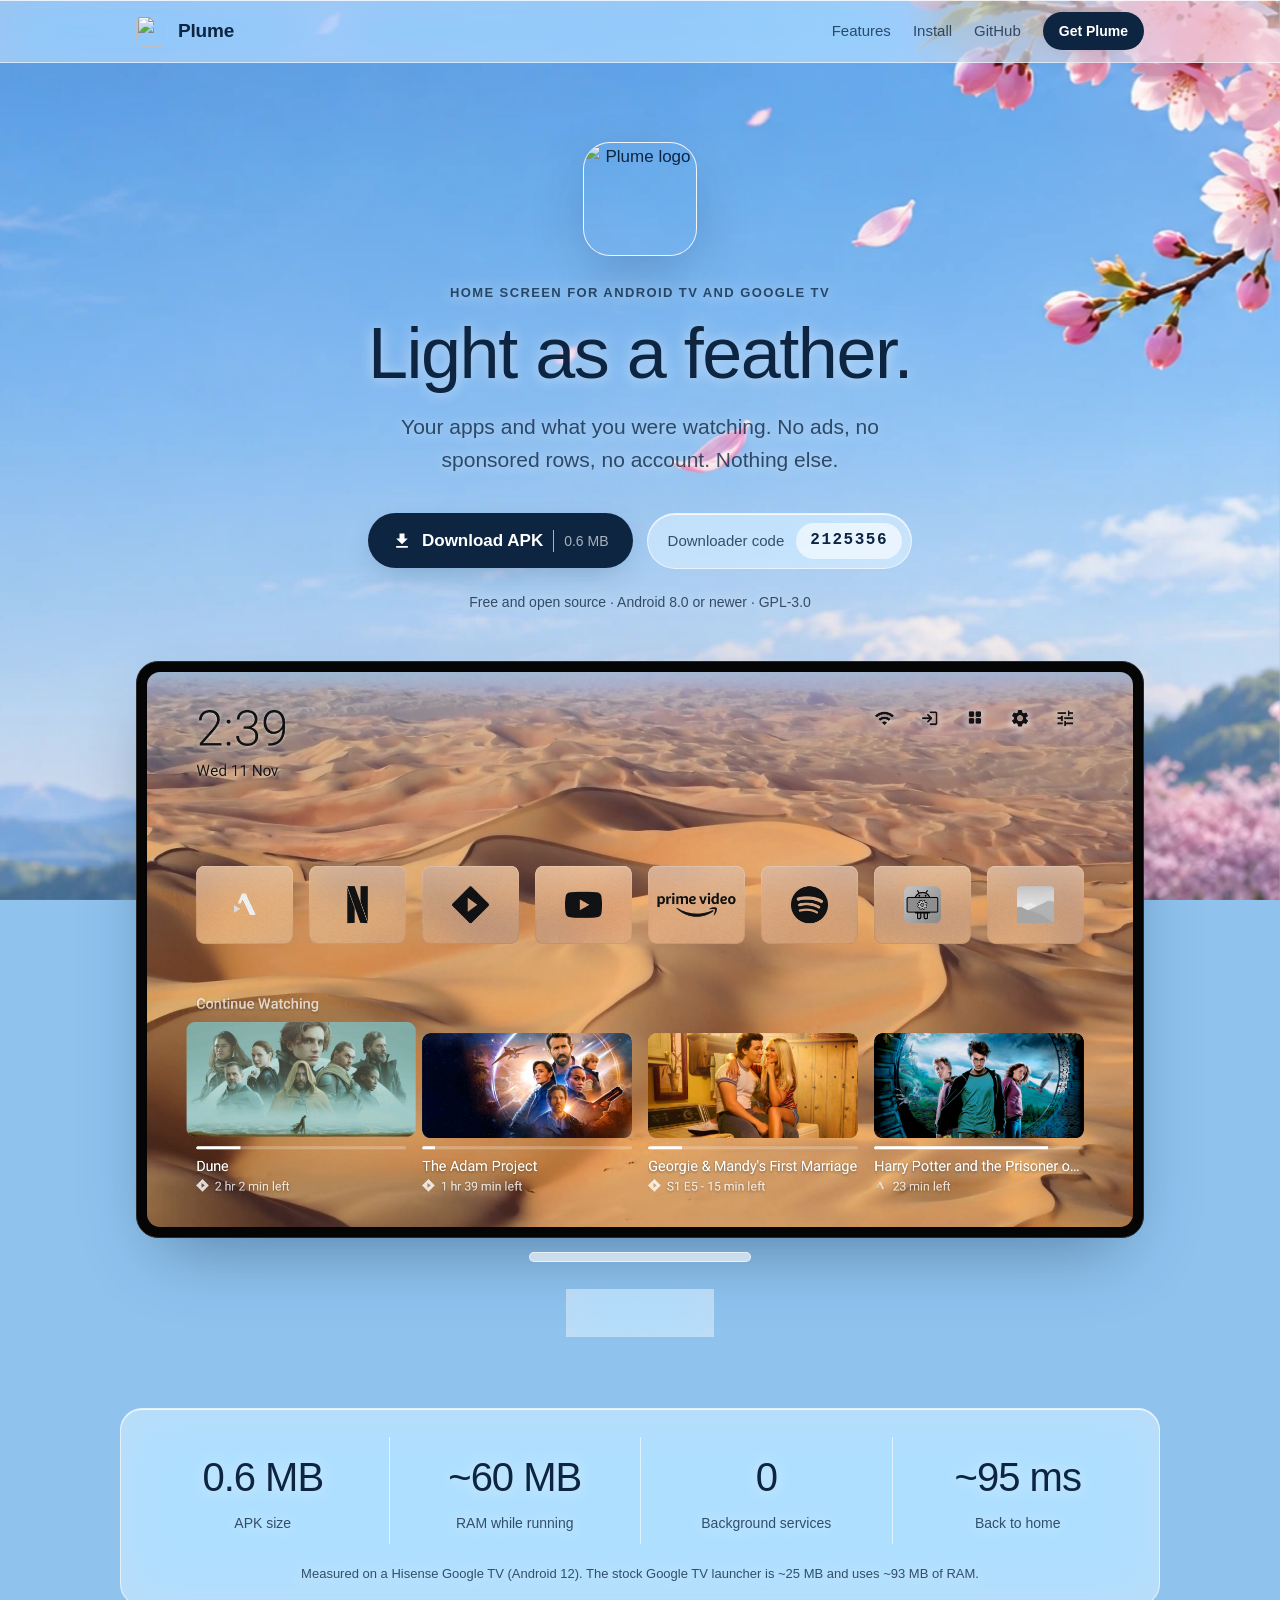
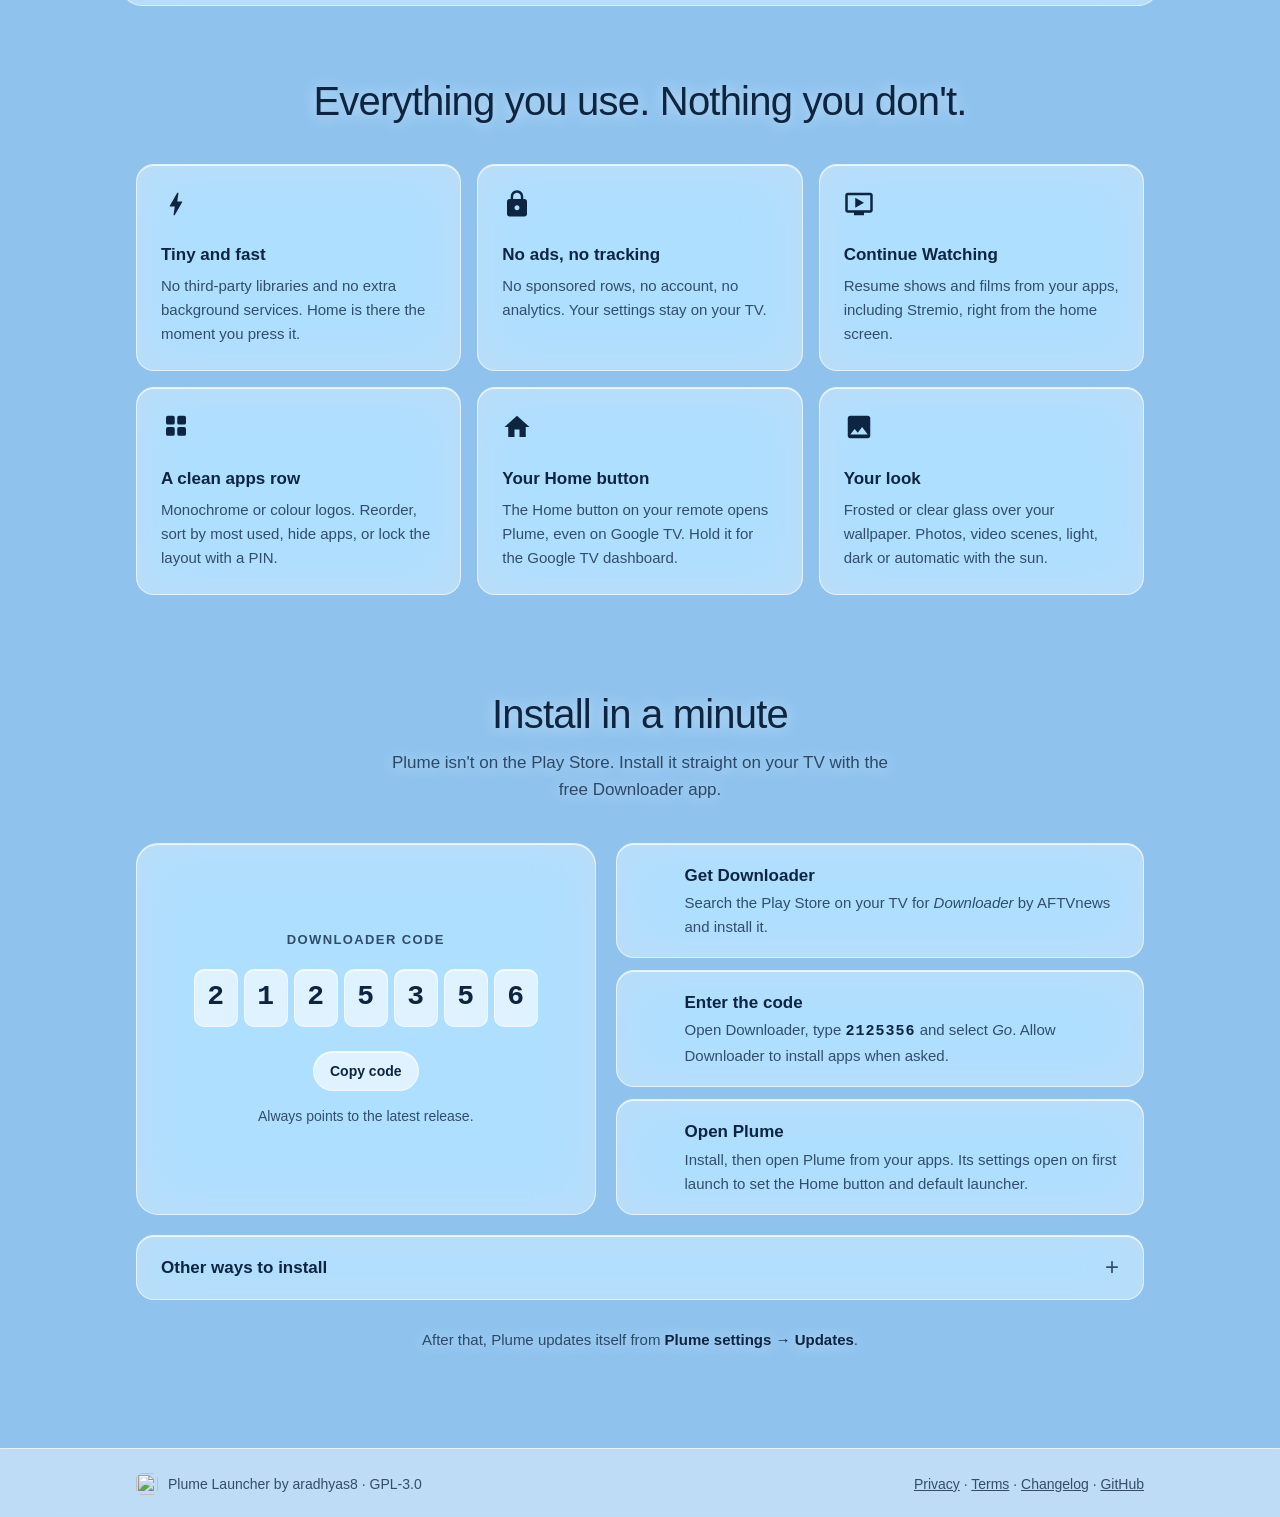
==== commit 1542ee89: "Release 1.8 Set versionCode 11 and versionName 1.8, and rename the Unreleased changelog section to 1" ====
--- a/docs/index.html
+++ b/docs/index.html
@@ -27,7 +27,7 @@
     <div class="cta">
       <a class="btn" id="download" href="https://github.com/aradhyas8/Plume_Launcher/releases/latest">
         <svg aria-hidden="true" class="ico" viewBox="0 0 24 24"><path d="M5,20h14v-2H5v2zM19,9h-4V3H9v6H5l7,7 7,-7z"/></svg>
-        <span>Download APK</span><span class="btn-meta" id="download-meta">0.4 MB</span>
+        <span>Download APK</span><span class="btn-meta" id="download-meta">0.6 MB</span>
       </a>
       <a class="code-chip" href="#install" aria-label="Downloader code 2125356, see install steps">
         <span>Downloader code</span><strong>2125356</strong>
@@ -48,7 +48,7 @@
   </section>
 
   <section class="stats wrap" aria-label="Measured on a Hisense Google TV">
-    <div><strong>0.4 MB</strong><span>APK size</span></div>
+    <div><strong>0.6 MB</strong><span>APK size</span></div>
     <div><strong>~60 MB</strong><span>RAM while running</span></div>
     <div><strong>0</strong><span>Background services</span></div>
     <div><strong>~95 ms</strong><span>Back to home</span></div>
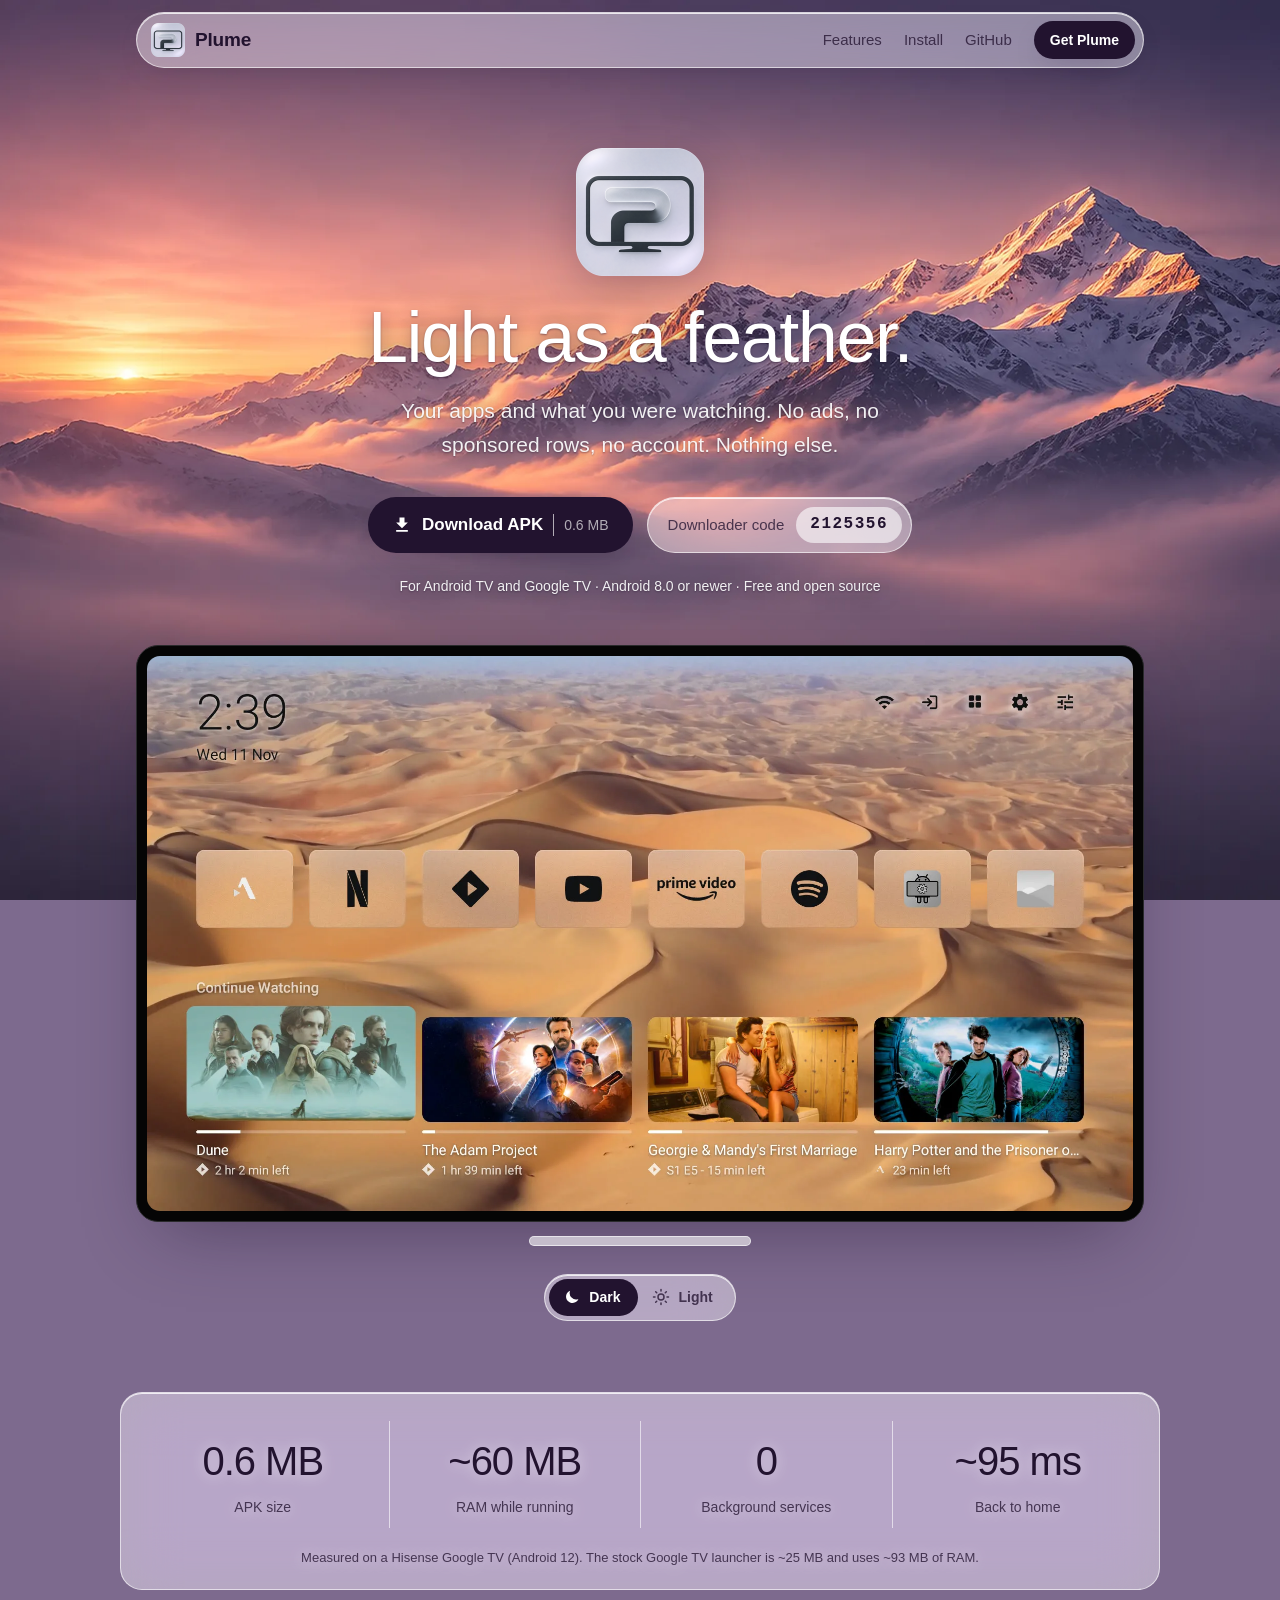
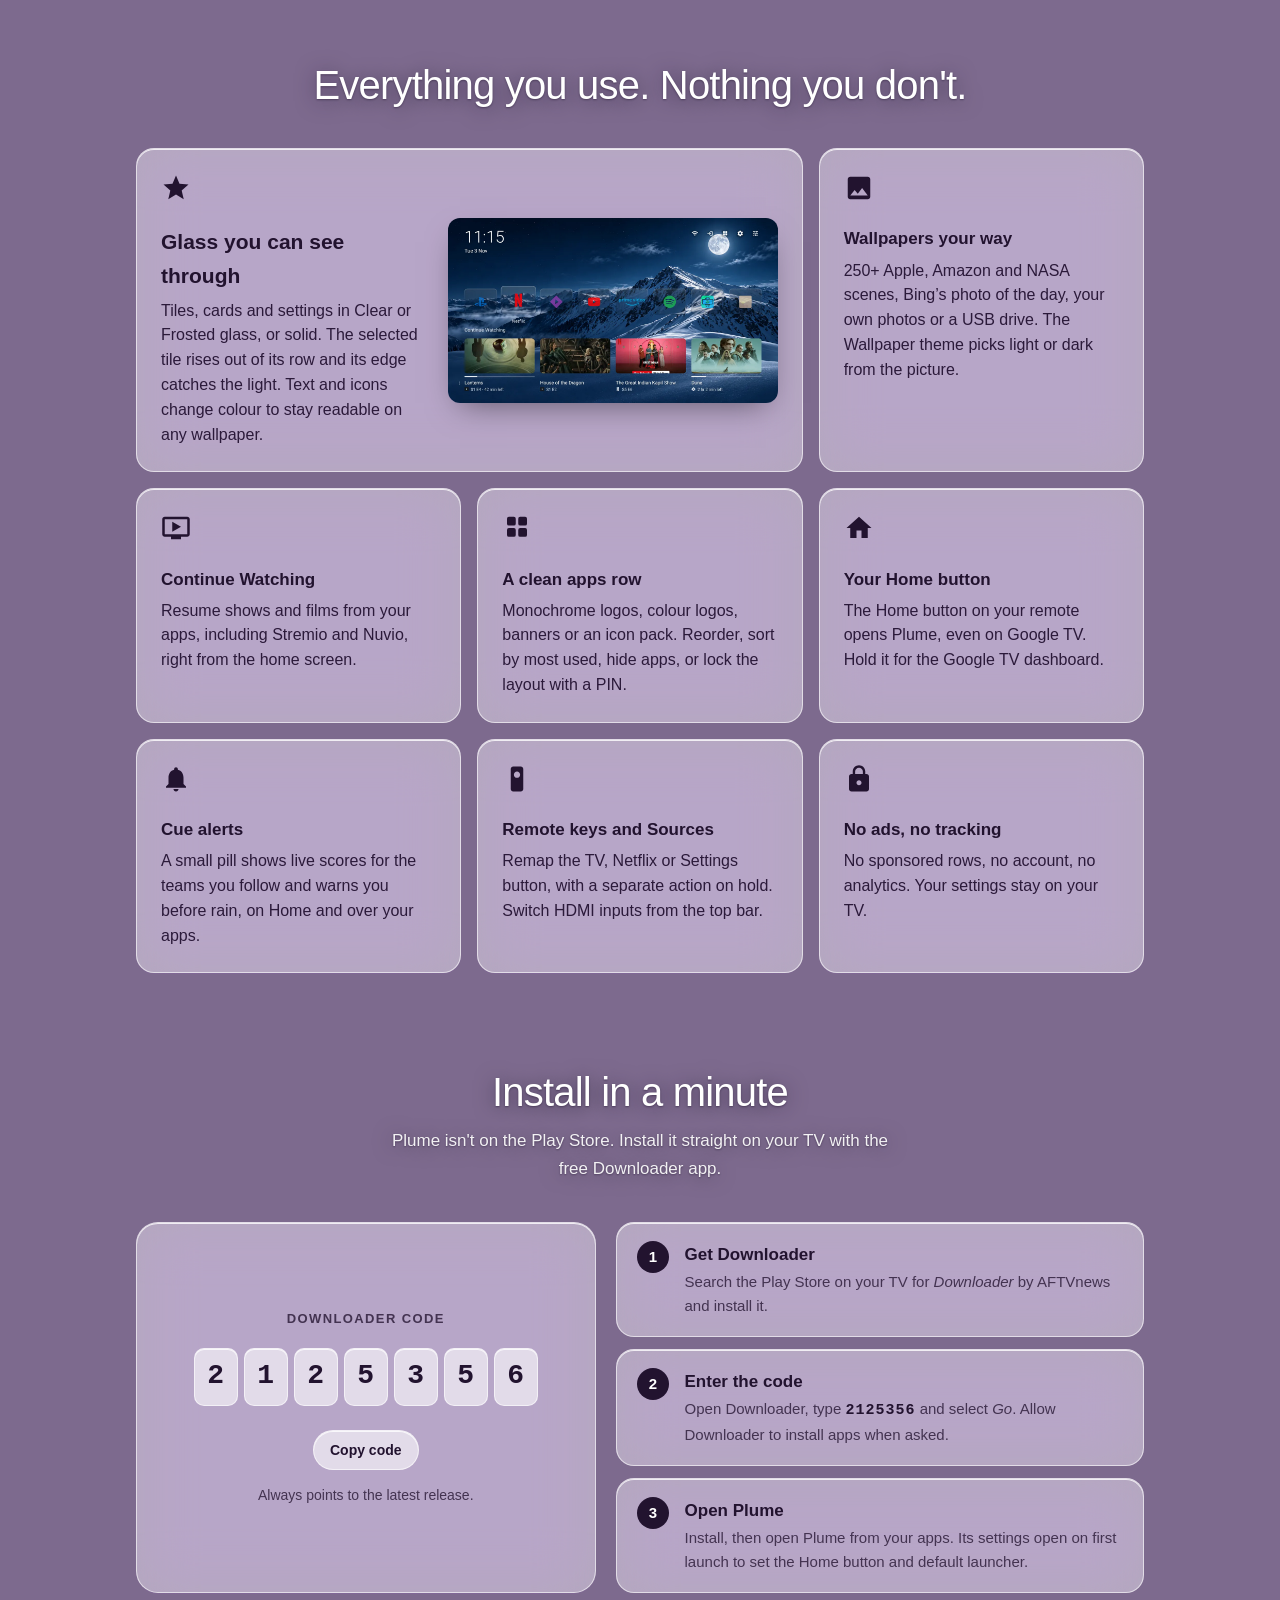
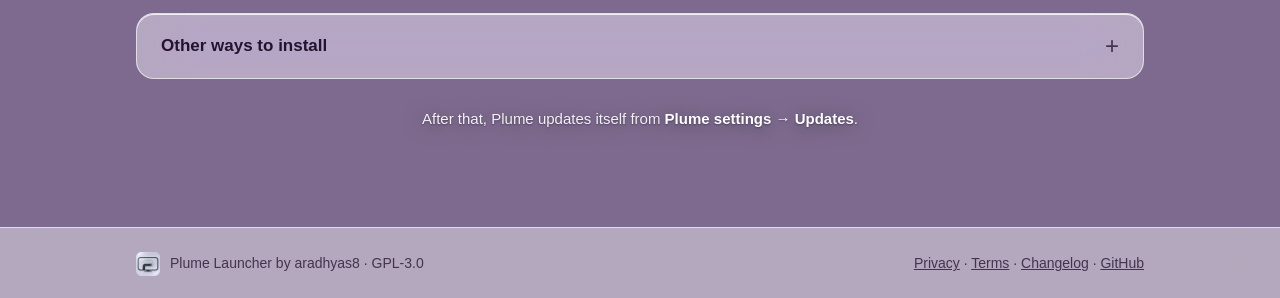
==== commit cd3fa7c2: "Refresh website: new logo, 1.8 features, new wallpapers, theme animation - Use the new glass logo in" ====
--- a/docs/index.html
+++ b/docs/index.html
@@ -5,8 +5,8 @@
 <meta name="viewport" content="width=device-width, initial-scale=1">
 <title>Plume Launcher</title>
 <meta name="description" content="A minimal, ad-free home screen for Android TV and Google TV. Install it with Downloader code 2125356.">
-<meta name="theme-color" content="#0f1c33" media="(prefers-color-scheme: dark)">
-<meta name="theme-color" content="#8fc3ee" media="(prefers-color-scheme: light)">
+<meta name="theme-color" content="#1c0b07" media="(prefers-color-scheme: dark)">
+<meta name="theme-color" content="#7d6a8e" media="(prefers-color-scheme: light)">
 <link rel="icon" href="plume-icon.png">
 <link rel="apple-touch-icon" href="plume-icon.png">
 <link rel="stylesheet" href="style.css">
@@ -21,7 +21,6 @@
 <main>
   <section class="hero wrap">
     <img class="logo" src="plume-icon.png" alt="Plume logo" width="112" height="112">
-    <p class="eyebrow">Home screen for Android TV and Google TV</p>
     <h1>Light as a feather.</h1>
     <p class="lede">Your apps and what you were watching. No ads, no sponsored rows, no account. Nothing else.</p>
     <div class="cta">
@@ -33,17 +32,17 @@
         <span>Downloader code</span><strong>2125356</strong>
       </a>
     </div>
-    <p class="fine">Free and open source · Android 8.0 or newer · GPL-3.0</p>
+    <p class="fine">For Android TV and Google TV · Android 8.0 or newer · Free and open source</p>
   </section>
 
   <section class="showcase wrap" aria-label="Screenshots">
     <div class="tv">
-      <img id="shot" src="home-dark.jpg" alt="Plume home screen, dark theme" width="1920" height="1080">
+      <img id="shot" src="home-dark.webp" alt="Plume home screen with Sand Dunes wallpaper, dark theme and frosted glass" width="1920" height="1080">
     </div>
     <div class="tv-stand" aria-hidden="true"></div>
     <div class="toggle" role="group" aria-label="Site and screenshot theme">
-      <button type="button" data-shot="dark" aria-pressed="true">Dark</button>
-      <button type="button" data-shot="light" aria-pressed="false">Light</button>
+      <button type="button" data-shot="dark" aria-pressed="true"><svg aria-hidden="true" viewBox="0 0 24 24"><path d="M20.5 14.5A8.5 8.5 0 0 1 9.5 3.5a8.5 8.5 0 1 0 11 11z"/></svg>Dark</button>
+      <button type="button" data-shot="light" aria-pressed="false"><svg aria-hidden="true" viewBox="0 0 24 24"><circle cx="12" cy="12" r="4"/><path d="M12 2v2M12 20v2M4.9 4.9l1.4 1.4M17.7 17.7l1.4 1.4M2 12h2M20 12h2M4.9 19.1l1.4-1.4M17.7 6.3l1.4-1.4"/></svg>Light</button>
     </div>
   </section>
 
@@ -58,29 +57,40 @@
   <section class="features wrap" id="features">
     <h2>Everything you use. Nothing you don't.</h2>
     <div class="tiles">
-      <div class="tile">
-        <svg aria-hidden="true" class="ico" viewBox="0 0 24 24"><path d="M11 21h-1l1-7H7.5c-.58 0-.57-.32-.38-.66l.07-.12C8.48 10.94 10.42 7.54 13 3h1l-1 7h3.5c.49 0 .56.33.47.51l-.07.15C12.96 17.55 11 21 11 21z"/></svg>
-        <h3>Tiny and fast</h3><p>No third-party libraries and no extra background services. Home is there the moment you press it.</p>
+      <div class="tile lead">
+        <div class="lead-text">
+          <svg aria-hidden="true" class="ico" viewBox="0 0 24 24"><path d="M12 17.27 18.18 21l-1.64-7.03L22 9.24l-7.19-.61L12 2 9.19 8.63 2 9.24l5.46 4.73L5.82 21z"/></svg>
+          <h3>Glass you can see through</h3><p>Tiles, cards and settings in Clear or Frosted glass, or solid. The selected tile rises out of its row and its edge catches the light. Text and icons change colour to stay readable on any wallpaper.</p>
+        </div>
+        <img src="feature-clear.webp" alt="Plume home screen with Moonlit Ridge wallpaper and clear glass tiles" width="1280" height="720" loading="lazy">
+      </div>
+      <div class="tile">
+        <svg aria-hidden="true" class="ico" viewBox="0 0 24 24"><path d="M21,19V5c0,-1.1 -0.9,-2 -2,-2H5c-1.1,0 -2,0.9 -2,2v14c0,1.1 0.9,2 2,2h14c1.1,0 2,-0.9 2,-2zM8.5,13.5l2.5,3.01L14.5,12l4.5,6H5l3.5,-4.5z"/></svg>
+        <h3>Wallpapers your way</h3><p>250+ Apple, Amazon and NASA scenes, Bing&#8217;s photo of the day, your own photos or a USB drive. The Wallpaper theme picks light or dark from the picture.</p>
+      </div>
+      <div class="tile">
+        <svg aria-hidden="true" class="ico" viewBox="0 0 24 24"><path d="M21,3H3c-1.11,0 -2,0.89 -2,2v12c0,1.1 0.89,2 2,2h5v2h8v-2h5c1.1,0 1.99,-0.9 1.99,-2L23,5c0,-1.11 -0.9,-2 -2,-2zM21,17H3V5h18v12zM16,11l-7,4V7z"/></svg>
+        <h3>Continue Watching</h3><p>Resume shows and films from your apps, including Stremio and Nuvio, right from the home screen.</p>
+      </div>
+      <div class="tile">
+        <svg aria-hidden="true" class="ico" viewBox="0 0 24 24"><path d="M5.5,3h4a1.5,1.5 0 0 1 1.5,1.5v4a1.5,1.5 0 0 1 -1.5,1.5h-4a1.5,1.5 0 0 1 -1.5,-1.5v-4a1.5,1.5 0 0 1 1.5,-1.5zM14.5,3h4a1.5,1.5 0 0 1 1.5,1.5v4a1.5,1.5 0 0 1 -1.5,1.5h-4a1.5,1.5 0 0 1 -1.5,-1.5v-4a1.5,1.5 0 0 1 1.5,-1.5zM5.5,12h4a1.5,1.5 0 0 1 1.5,1.5v4a1.5,1.5 0 0 1 -1.5,1.5h-4a1.5,1.5 0 0 1 -1.5,-1.5v-4a1.5,1.5 0 0 1 1.5,-1.5zM14.5,12h4a1.5,1.5 0 0 1 1.5,1.5v4a1.5,1.5 0 0 1 -1.5,1.5h-4a1.5,1.5 0 0 1 -1.5,-1.5v-4a1.5,1.5 0 0 1 1.5,-1.5z"/></svg>
+        <h3>A clean apps row</h3><p>Monochrome logos, colour logos, banners or an icon pack. Reorder, sort by most used, hide apps, or lock the layout with a PIN.</p>
+      </div>
+      <div class="tile">
+        <svg aria-hidden="true" class="ico" viewBox="0 0 24 24"><path d="M10,20v-6h4v6h5v-8h3L12,3 2,12h3v8z"/></svg>
+        <h3>Your Home button</h3><p>The Home button on your remote opens Plume, even on Google TV. Hold it for the Google TV dashboard.</p>
+      </div>
+      <div class="tile">
+        <svg aria-hidden="true" class="ico" viewBox="0 0 24 24"><path d="M12 22c1.1 0 2-.9 2-2h-4c0 1.1.89 2 2 2zm6-6v-5c0-3.07-1.64-5.64-4.5-6.32V4c0-.83-.67-1.5-1.5-1.5s-1.5.67-1.5 1.5v.68C7.63 5.36 6 7.92 6 11v5l-2 2v1h16v-1l-2-2z"/></svg>
+        <h3>Cue alerts</h3><p>A small pill shows live scores for the teams you follow and warns you before rain, on Home and over your apps.</p>
+      </div>
+      <div class="tile">
+        <svg aria-hidden="true" class="ico" viewBox="0 0 24 24"><path d="M15 2H9c-1.1 0-2 .9-2 2v16c0 1.1.9 2 2 2h6c1.1 0 2-.9 2-2V4c0-1.1-.9-2-2-2zm-3 9c-1.38 0-2.5-1.12-2.5-2.5S10.62 6 12 6s2.5 1.12 2.5 2.5S13.38 11 12 11z"/></svg>
+        <h3>Remote keys and Sources</h3><p>Remap the TV, Netflix or Settings button, with a separate action on hold. Switch HDMI inputs from the top bar.</p>
       </div>
       <div class="tile">
         <svg aria-hidden="true" class="ico" viewBox="0 0 24 24"><path d="M18,8h-1V6c0,-2.76 -2.24,-5 -5,-5S7,3.24 7,6v2H6c-1.1,0 -2,0.9 -2,2v10c0,1.1 0.9,2 2,2h12c1.1,0 2,-0.9 2,-2V10c0,-1.1 -0.9,-2 -2,-2zM12,17c-1.1,0 -2,-0.9 -2,-2s0.9,-2 2,-2 2,0.9 2,2 -0.9,2 -2,2zM15.1,8H8.9V6c0,-1.71 1.39,-3.1 3.1,-3.1 1.71,0 3.1,1.39 3.1,3.1v2z"/></svg>
         <h3>No ads, no tracking</h3><p>No sponsored rows, no account, no analytics. Your settings stay on your TV.</p>
-      </div>
-      <div class="tile">
-        <svg aria-hidden="true" class="ico" viewBox="0 0 24 24"><path d="M21,3H3c-1.11,0 -2,0.89 -2,2v12c0,1.1 0.89,2 2,2h5v2h8v-2h5c1.1,0 1.99,-0.9 1.99,-2L23,5c0,-1.11 -0.9,-2 -2,-2zM21,17H3V5h18v12zM16,11l-7,4V7z"/></svg>
-        <h3>Continue Watching</h3><p>Resume shows and films from your apps, including Stremio, right from the home screen.</p>
-      </div>
-      <div class="tile">
-        <svg aria-hidden="true" class="ico" viewBox="0 0 24 24"><path d="M5.5,3h4a1.5,1.5 0 0 1 1.5,1.5v4a1.5,1.5 0 0 1 -1.5,1.5h-4a1.5,1.5 0 0 1 -1.5,-1.5v-4a1.5,1.5 0 0 1 1.5,-1.5zM14.5,3h4a1.5,1.5 0 0 1 1.5,1.5v4a1.5,1.5 0 0 1 -1.5,1.5h-4a1.5,1.5 0 0 1 -1.5,-1.5v-4a1.5,1.5 0 0 1 1.5,-1.5zM5.5,12h4a1.5,1.5 0 0 1 1.5,1.5v4a1.5,1.5 0 0 1 -1.5,1.5h-4a1.5,1.5 0 0 1 -1.5,-1.5v-4a1.5,1.5 0 0 1 1.5,-1.5zM14.5,12h4a1.5,1.5 0 0 1 1.5,1.5v4a1.5,1.5 0 0 1 -1.5,1.5h-4a1.5,1.5 0 0 1 -1.5,-1.5v-4a1.5,1.5 0 0 1 1.5,-1.5z"/></svg>
-        <h3>A clean apps row</h3><p>Monochrome or colour logos. Reorder, sort by most used, hide apps, or lock the layout with a PIN.</p>
-      </div>
-      <div class="tile">
-        <svg aria-hidden="true" class="ico" viewBox="0 0 24 24"><path d="M10,20v-6h4v6h5v-8h3L12,3 2,12h3v8z"/></svg>
-        <h3>Your Home button</h3><p>The Home button on your remote opens Plume, even on Google TV. Hold it for the Google TV dashboard.</p>
-      </div>
-      <div class="tile">
-        <svg aria-hidden="true" class="ico" viewBox="0 0 24 24"><path d="M21,19V5c0,-1.1 -0.9,-2 -2,-2H5c-1.1,0 -2,0.9 -2,2v14c0,1.1 0.9,2 2,2h14c1.1,0 2,-0.9 2,-2zM8.5,13.5l2.5,3.01L14.5,12l4.5,6H5l3.5,-4.5z"/></svg>
-        <h3>Your look</h3><p>Frosted or clear glass over your wallpaper. Photos, video scenes, light, dark or automatic with the sun.</p>
       </div>
     </div>
   </section>
@@ -109,7 +119,7 @@
       <div class="more-body">
         <p><strong>USB drive.</strong> <a href="https://github.com/aradhyas8/Plume_Launcher/releases/latest">Download the APK</a>, copy it to a USB drive and open it with a file manager on the TV.</p>
         <p><strong>adb.</strong> From a computer on the same network:</p>
-        <div class="cmd"><code>adb install Plume-1.7.apk</code><button type="button" class="copy-icon" data-copy="adb install Plume-1.7.apk" aria-label="Copy command"><svg aria-hidden="true" viewBox="0 0 24 24"><rect x="8" y="8" width="12" height="12" rx="2"/><path d="M16 8V5a1 1 0 0 0-1-1H5a1 1 0 0 0-1 1v10a1 1 0 0 0 1 1h3"/></svg></button></div>
+        <div class="cmd"><code>adb install Plume-1.8.apk</code><button type="button" class="copy-icon" data-copy="adb install Plume-1.8.apk" aria-label="Copy command"><svg aria-hidden="true" viewBox="0 0 24 24"><rect x="8" y="8" width="12" height="12" rx="2"/><path d="M16 8V5a1 1 0 0 0-1-1H5a1 1 0 0 0-1 1v10a1 1 0 0 0 1 1h3"/></svg></button></div>
         <p><strong>Android 13 and newer.</strong> Android greys out the Home button switch for apps installed outside the Play Store. The <a href="https://github.com/aradhyas8/Plume_Launcher#home-button-on-android-13-and-newer">README explains the one-time fix</a>.</p>
       </div>
     </details>
@@ -131,11 +141,34 @@
   var shot = document.getElementById('shot');
   var buttons = document.querySelectorAll('[data-shot]');
   function show(theme) {
-    shot.src = 'home-' + theme + '.jpg';
-    shot.alt = 'Plume home screen, ' + theme + ' theme';
+    shot.src = 'home-' + theme + '.webp';
+    shot.alt = theme === 'light'
+      ? 'Plume home screen with Humpback Whale wallpaper, light theme and frosted glass'
+      : 'Plume home screen with Sand Dunes wallpaper, dark theme and frosted glass';
     buttons.forEach(function (b) { b.setAttribute('aria-pressed', String(b.dataset.shot === theme)); });
   }
-  buttons.forEach(function (b) { b.addEventListener('click', function () { plumeSetTheme(b.dataset.shot); }); });
+  // Preload both shots so the switch never waits on the network.
+  ['dark', 'light'].forEach(function (t) { new Image().src = 'home-' + t + '.webp'; });
+
+  buttons.forEach(function (b) {
+    b.addEventListener('click', function () {
+      var theme = b.dataset.shot;
+      if (theme === plumeTheme()) return;
+      var still = matchMedia('(prefers-reduced-motion: reduce)').matches;
+      if (!document.startViewTransition || still) return plumeSetTheme(theme);
+      var r = b.getBoundingClientRect(), x = r.left + r.width / 2, y = r.top + r.height / 2;
+      var radius = Math.hypot(Math.max(x, innerWidth - x), Math.max(y, innerHeight - y));
+      document.startViewTransition(function () {
+        plumeSetTheme(theme);
+        return shot.decode ? shot.decode().catch(function () {}) : null;
+      }).ready.then(function () {
+        document.documentElement.animate(
+          { clipPath: ['circle(0px at ' + x + 'px ' + y + 'px)', 'circle(' + radius + 'px at ' + x + 'px ' + y + 'px)'] },
+          { duration: 650, easing: 'cubic-bezier(.2, .8, .2, 1)', pseudoElement: '::view-transition-new(root)' }
+        );
+      });
+    });
+  });
   document.addEventListener('themechange', function (e) { show(e.detail); });
   show(plumeTheme());
 
--- a/docs/style.css
+++ b/docs/style.css
@@ -1,8 +1,8 @@
-/* The page sits on a Plume wallpaper and every card is frosted glass, like the TV home screen. */
+/* The page sits on a Plume wallpaper (Autumn Canopy dark, Alpine Dawn light) and every card is frosted glass, like the TV home screen. */
 :root {
   --wall: url("wall-dark.webp");
   --wall-crop: 0px;
-  --base: #0f1c33;
+  --base: #1c0b07;
   --fg: #ffffff;
   --text: #eef1ee;
   --muted: rgba(255, 255, 255, .78);
@@ -12,48 +12,58 @@
   --glass-2: rgba(255, 255, 255, .16);
   --sheen: inset 0 1px 0 rgba(255, 255, 255, .22);
   --accent: rgba(255, 255, 255, .94);
-  --on-accent: #0f1c33;
+  --on-accent: #1c0b07;
   --glow: rgba(0, 0, 0, .35);
   --shadow: 0 30px 80px -24px rgba(0, 0, 0, .6);
   --text-shadow: 0 1px 2px rgba(0, 0, 0, .35), 0 2px 18px rgba(0, 0, 0, .35);
+  /* Text that sits straight on the wallpaper, not on glass. */
+  --wall-fg: #ffffff;
+  --wall-muted: rgba(255, 255, 255, .86);
+  --wall-shadow: var(--text-shadow);
 }
 @media (prefers-color-scheme: light) {
   :root:not([data-theme="dark"]) {
     --wall: url("wall-light.webp");
-    --wall-crop: -45vh; /* hide the top branch so headings sit on clear sky */
-    --base: #8fc3ee;
-    --fg: #0d2540;
-    --text: #17304c;
-    --muted: rgba(13, 37, 64, .78);
+    --wall-crop: 0px;
+    --base: #7d6a8e;
+    --fg: #22132f;
+    --text: #2b1a3a;
+    --muted: rgba(34, 19, 47, .78);
     --line: rgba(255, 255, 255, .6);
     --line-hi: rgba(255, 255, 255, .9);
     --glass: rgba(255, 255, 255, .42);
     --glass-2: rgba(255, 255, 255, .6);
     --sheen: inset 0 1px 0 rgba(255, 255, 255, .8);
-    --accent: #0d2540;
+    --accent: #22132f;
     --on-accent: #ffffff;
-    --glow: rgba(13, 37, 64, .25);
-    --shadow: 0 30px 70px -25px rgba(13, 37, 64, .45);
+    --glow: rgba(34, 19, 47, .25);
+    --shadow: 0 30px 70px -25px rgba(34, 19, 47, .45);
     --text-shadow: 0 1px 14px rgba(255, 255, 255, .55);
+    --wall-fg: #ffffff;
+    --wall-muted: rgba(255, 255, 255, .92);
+    --wall-shadow: 0 1px 2px rgba(34, 19, 47, .45), 0 2px 20px rgba(34, 19, 47, .5);
   }
 }
 :root[data-theme="light"] {
   --wall: url("wall-light.webp");
-    --wall-crop: -45vh; /* hide the top branch so headings sit on clear sky */
-  --base: #8fc3ee;
-  --fg: #0d2540;
-  --text: #17304c;
-  --muted: rgba(13, 37, 64, .78);
+  --wall-crop: 0px;
+  --base: #7d6a8e;
+  --fg: #22132f;
+  --text: #2b1a3a;
+  --muted: rgba(34, 19, 47, .78);
   --line: rgba(255, 255, 255, .6);
   --line-hi: rgba(255, 255, 255, .9);
   --glass: rgba(255, 255, 255, .42);
   --glass-2: rgba(255, 255, 255, .6);
   --sheen: inset 0 1px 0 rgba(255, 255, 255, .8);
-  --accent: #0d2540;
+  --accent: #22132f;
   --on-accent: #ffffff;
-  --glow: rgba(13, 37, 64, .25);
-  --shadow: 0 30px 70px -25px rgba(13, 37, 64, .45);
+  --glow: rgba(34, 19, 47, .25);
+  --shadow: 0 30px 70px -25px rgba(34, 19, 47, .45);
   --text-shadow: 0 1px 14px rgba(255, 255, 255, .55);
+  --wall-fg: #ffffff;
+  --wall-muted: rgba(255, 255, 255, .92);
+  --wall-shadow: 0 1px 2px rgba(34, 19, 47, .45), 0 2px 20px rgba(34, 19, 47, .5);
 }
 :root[data-theme="dark"] { color-scheme: dark; }
 :root[data-theme="light"] { color-scheme: light; }
@@ -78,10 +88,12 @@
 .wrap { max-width: 1040px; margin: 0 auto; padding: 0 16px; }
 :focus-visible { outline: 2px solid var(--fg); outline-offset: 3px; border-radius: 8px; }
 section[id] { scroll-margin-top: 80px; }
-h1, h2, .lede, .eyebrow, .stats, .sub, .fine, .after { text-shadow: var(--text-shadow); }
+.stats { text-shadow: var(--text-shadow); }
+.hero h1, main > section > h2, .lede, .sub, .fine, .after { color: var(--wall-muted); text-shadow: var(--wall-shadow); }
+.hero h1, main > section > h2, .after b { color: var(--wall-fg); }
 
 /* One frosted surface, used by every card. */
-header, .tile, .panel, .steps li, .more, .code-chip, .toggle, .stats, .doc {
+header .wrap, .tile, .panel, .steps li, .more, .code-chip, .toggle, .stats, .doc {
   background: var(--glass);
   border: 1px solid var(--line);
   box-shadow: var(--sheen);
@@ -90,10 +102,11 @@
 }
 
 /* Header */
-header { position: sticky; top: 0; z-index: 10; border-width: 0 0 1px; }
-header .wrap { display: flex; flex-wrap: wrap; align-items: center; justify-content: space-between; gap: 12px 16px; padding-top: 12px; padding-bottom: 12px; }
+/* A floating glass pill, not a full-width bar. */
+header { position: sticky; top: 12px; z-index: 10; padding: 0 16px; margin-top: 12px; }
+header .wrap { max-width: 1008px; display: flex; flex-wrap: wrap; align-items: center; justify-content: space-between; gap: 12px 16px; padding: 8px 8px 8px 14px; border-radius: 999px; box-shadow: var(--sheen), 0 10px 30px -14px var(--glow); }
 .brand { display: flex; align-items: center; gap: 10px; text-decoration: none; font-weight: 600; font-size: 19px; letter-spacing: -0.2px; }
-.brand img { width: 32px; height: 32px; border-radius: 8px; }
+.brand img { width: 34px; height: 34px; }
 nav { display: flex; flex-wrap: wrap; align-items: center; gap: 22px; }
 nav a { color: var(--muted); text-decoration: none; font-size: 15px; }
 nav a:hover, nav a[aria-current] { color: var(--fg); }
@@ -110,24 +123,25 @@
 
 /* Hero */
 .hero { text-align: center; padding: 80px 16px 48px; }
-.hero .logo { width: 112px; height: 112px; border-radius: 26px; margin: 0 auto 28px; box-shadow: 0 0 0 1px var(--line-hi), 0 20px 60px -10px var(--glow), 0 0 0 0 transparent; }
-.eyebrow { margin: 0 0 12px; color: var(--muted); font-size: 13px; font-weight: 600; letter-spacing: 1.4px; text-transform: uppercase; }
+.hero .logo { width: 128px; height: 128px; margin: 0 auto 24px; filter: drop-shadow(0 14px 22px var(--glow)); }
 .hero h1 { font-size: clamp(40px, 7vw, 72px); line-height: 1.05; font-weight: 300; margin: 0; letter-spacing: -1.5px; }
-.lede { color: var(--muted); font-size: clamp(18px, 2.2vw, 21px); margin: 18px auto 36px; max-width: 560px; }
+.lede { font-size: clamp(18px, 2.2vw, 21px); margin: 18px auto 36px; max-width: 560px; }
 .cta { display: flex; flex-wrap: wrap; align-items: center; justify-content: center; gap: 14px; }
 .code-chip { display: inline-flex; align-items: center; gap: 12px; padding: 9px 9px 9px 20px; border-radius: 999px; color: var(--muted); text-decoration: none; font-size: 15px; }
 .code-chip strong { color: var(--fg); background: var(--glass-2); padding: 5px 14px; border-radius: 999px; font-family: ui-monospace, "SF Mono", Menlo, Consolas, monospace; font-size: 16px; letter-spacing: 1.5px; }
 .code-chip:hover { border-color: var(--line-hi); }
-.fine { margin: 22px 0 0; color: var(--muted); font-size: 14px; }
+.fine { margin: 22px 0 0; font-size: 14px; }
 
 /* Showcase: the TV stays a real black TV. */
 .showcase { display: flex; flex-direction: column; align-items: center; padding-bottom: 24px; }
 .tv { width: 100%; padding: 10px; border-radius: 22px; background: #050505; border: 1px solid #2a2a2c; box-shadow: var(--shadow); }
 .tv img { border-radius: 13px; aspect-ratio: 16 / 9; width: 100%; object-fit: cover; }
 .tv-stand { width: 22%; height: 10px; margin-top: 14px; border-radius: 999px; background: var(--glass-2); border: 1px solid var(--line); }
-.toggle { display: inline-flex; margin-top: 28px; padding: 4px; border-radius: 999px; }
-.toggle button { font: inherit; font-size: 14px; font-weight: 600; padding: 7px 18px; border-radius: 999px; border: 0; background: none; color: var(--muted); cursor: pointer; }
+.toggle { display: inline-flex; align-items: center; margin-top: 28px; padding: 4px; border-radius: 999px; }
+.toggle button { display: inline-flex; align-items: center; gap: 8px; font: inherit; font-size: 14px; font-weight: 600; padding: 7px 18px 7px 14px; border-radius: 999px; border: 0; background: none; color: var(--muted); cursor: pointer; }
 .toggle button[aria-pressed="true"] { background: var(--accent); color: var(--on-accent); }
+.toggle svg { width: 18px; height: 18px; stroke-width: 2; }
+.toggle button[data-shot="dark"] svg { fill: currentColor; stroke: none; }
 
 /* Stats: one glass strip */
 .stats { display: grid; grid-template-columns: repeat(4, 1fr); gap: 0; margin-top: 48px; padding: 28px 16px 20px; border-radius: 22px; text-align: center; }
@@ -140,15 +154,17 @@
 /* Sections */
 section h2 { font-size: clamp(28px, 4vw, 40px); font-weight: 300; letter-spacing: -0.8px; text-align: center; margin: 0 0 12px; line-height: 1.15; }
 .features, .install { padding-top: 72px; padding-bottom: 24px; }
-.sub { text-align: center; color: var(--muted); margin: 0 auto 40px; max-width: 520px; }
+.sub { text-align: center; margin: 0 auto 40px; max-width: 520px; }
 
 /* Feature tiles */
 .tiles { display: grid; grid-template-columns: repeat(3, 1fr); gap: 16px; margin-top: 40px; }
-.tile { border-radius: 18px; padding: 24px; transition: transform .2s ease, border-color .2s ease, background .2s ease; }
-.tile:hover { transform: translateY(-3px); border-color: var(--line-hi); background: var(--glass-2); }
+.tile { border-radius: 18px; padding: 24px; }
 .tile svg { width: 30px; height: 30px; margin-bottom: 14px; color: var(--fg); }
 .tile h3 { margin: 0 0 6px; font-size: 17px; font-weight: 600; }
-.tile p { margin: 0; color: var(--muted); font-size: 15px; }
+.tile p { margin: 0; color: var(--text); font-size: 16px; line-height: 1.55; }
+.tile.lead { grid-column: span 2; display: grid; grid-template-columns: 1fr 1.25fr; gap: 24px; align-items: center; }
+.tile.lead img { border-radius: 12px; aspect-ratio: 16 / 9; width: 100%; object-fit: cover; box-shadow: 0 12px 30px -12px rgba(0, 0, 0, .5); }
+.tile.lead h3 { font-size: 21px; }
 
 /* Install */
 .install-grid { display: grid; grid-template-columns: 1fr 1.15fr; gap: 20px; align-items: stretch; }
@@ -177,8 +193,8 @@
 .copy-icon { flex: none; display: grid; place-items: center; width: 34px; height: 34px; border-radius: 8px; border: 0; background: none; color: var(--muted); cursor: pointer; }
 .copy-icon:hover { color: var(--fg); background: var(--glass); }
 .copy-icon svg { width: 18px; height: 18px; }
-.after { text-align: center; color: var(--muted); font-size: 15px; margin: 28px 0 72px; }
-.after b { color: var(--fg); font-weight: 600; }
+.after { text-align: center; font-size: 15px; margin: 28px 0 72px; }
+.after b { font-weight: 600; }
 
 .toast { position: fixed; left: 50%; bottom: 24px; transform: translate(-50%, 20px); opacity: 0; pointer-events: none; padding: 10px 18px; border-radius: 999px; background: var(--accent); color: var(--on-accent); font-size: 14px; font-weight: 600; transition: opacity .2s ease, transform .2s ease; }
 .toast.on { opacity: 1; transform: translate(-50%, 0); }
@@ -201,12 +217,15 @@
 footer a { color: var(--muted); }
 footer a:hover { color: var(--fg); }
 .foot-brand { display: flex; align-items: center; gap: 10px; }
-.foot-brand img { width: 22px; height: 22px; border-radius: 6px; }
+.foot-brand img { width: 24px; height: 24px; }
 
 /* No backdrop blur: fall back to a solid tint so text stays readable. */
 @supports not ((backdrop-filter: blur(1px)) or (-webkit-backdrop-filter: blur(1px))) {
-  header, .tile, .panel, .steps li, .more, .code-chip, .toggle, .stats, .doc, footer { background: color-mix(in srgb, var(--base) 88%, transparent); }
-}
+  header .wrap, .tile, .panel, .steps li, .more, .code-chip, .toggle, .stats, .doc, footer { background: color-mix(in srgb, var(--base) 88%, transparent); }
+}
+
+/* Theme switch: the new theme opens in a circle from the button (see index.html). */
+::view-transition-old(root), ::view-transition-new(root) { animation: none; mix-blend-mode: normal; }
 
 @media (prefers-reduced-motion: reduce) {
   html { scroll-behavior: auto; }
@@ -218,6 +237,7 @@
   .install-grid { grid-template-columns: 1fr; }
 }
 @media (max-width: 600px) {
+  .tile.lead { grid-column: auto; grid-template-columns: 1fr; }
   .doc { margin: 16px auto 48px; padding: 28px 20px; }
   nav { gap: 16px; }
   nav .wide { display: none; }
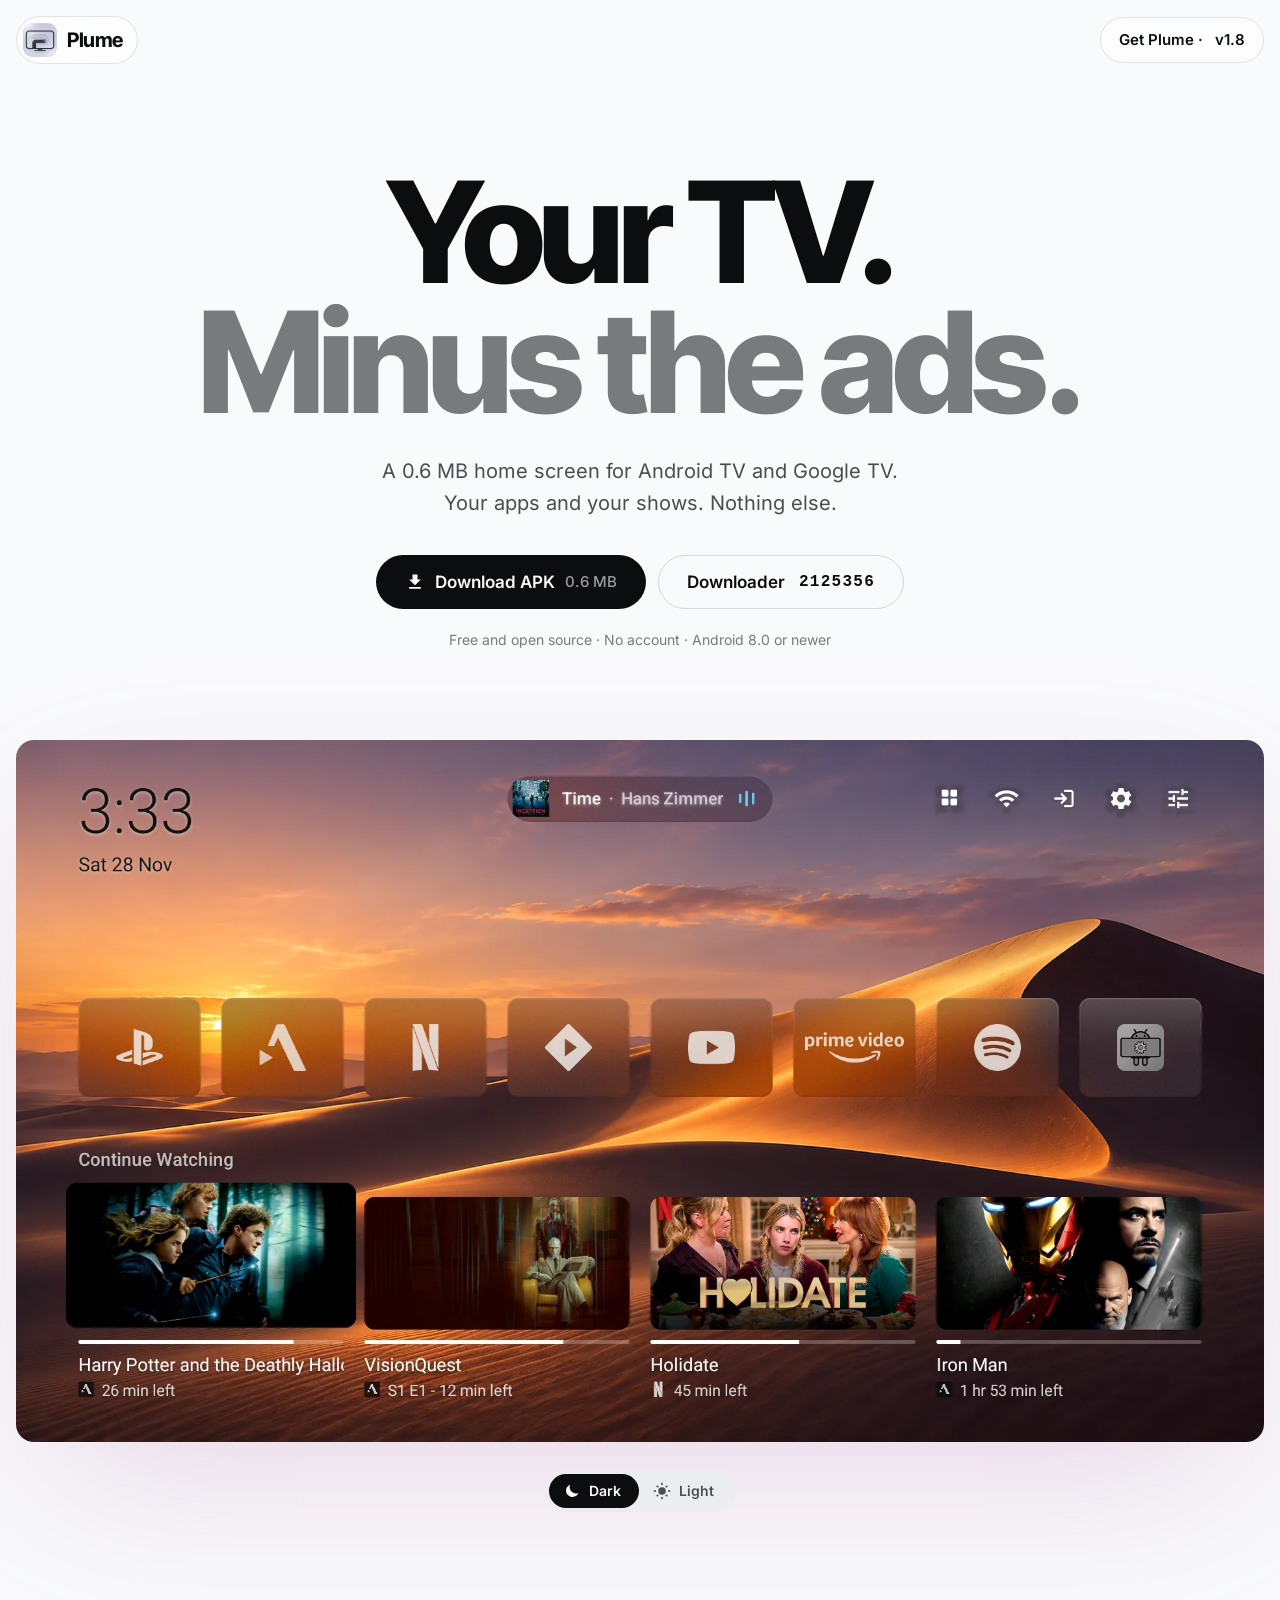
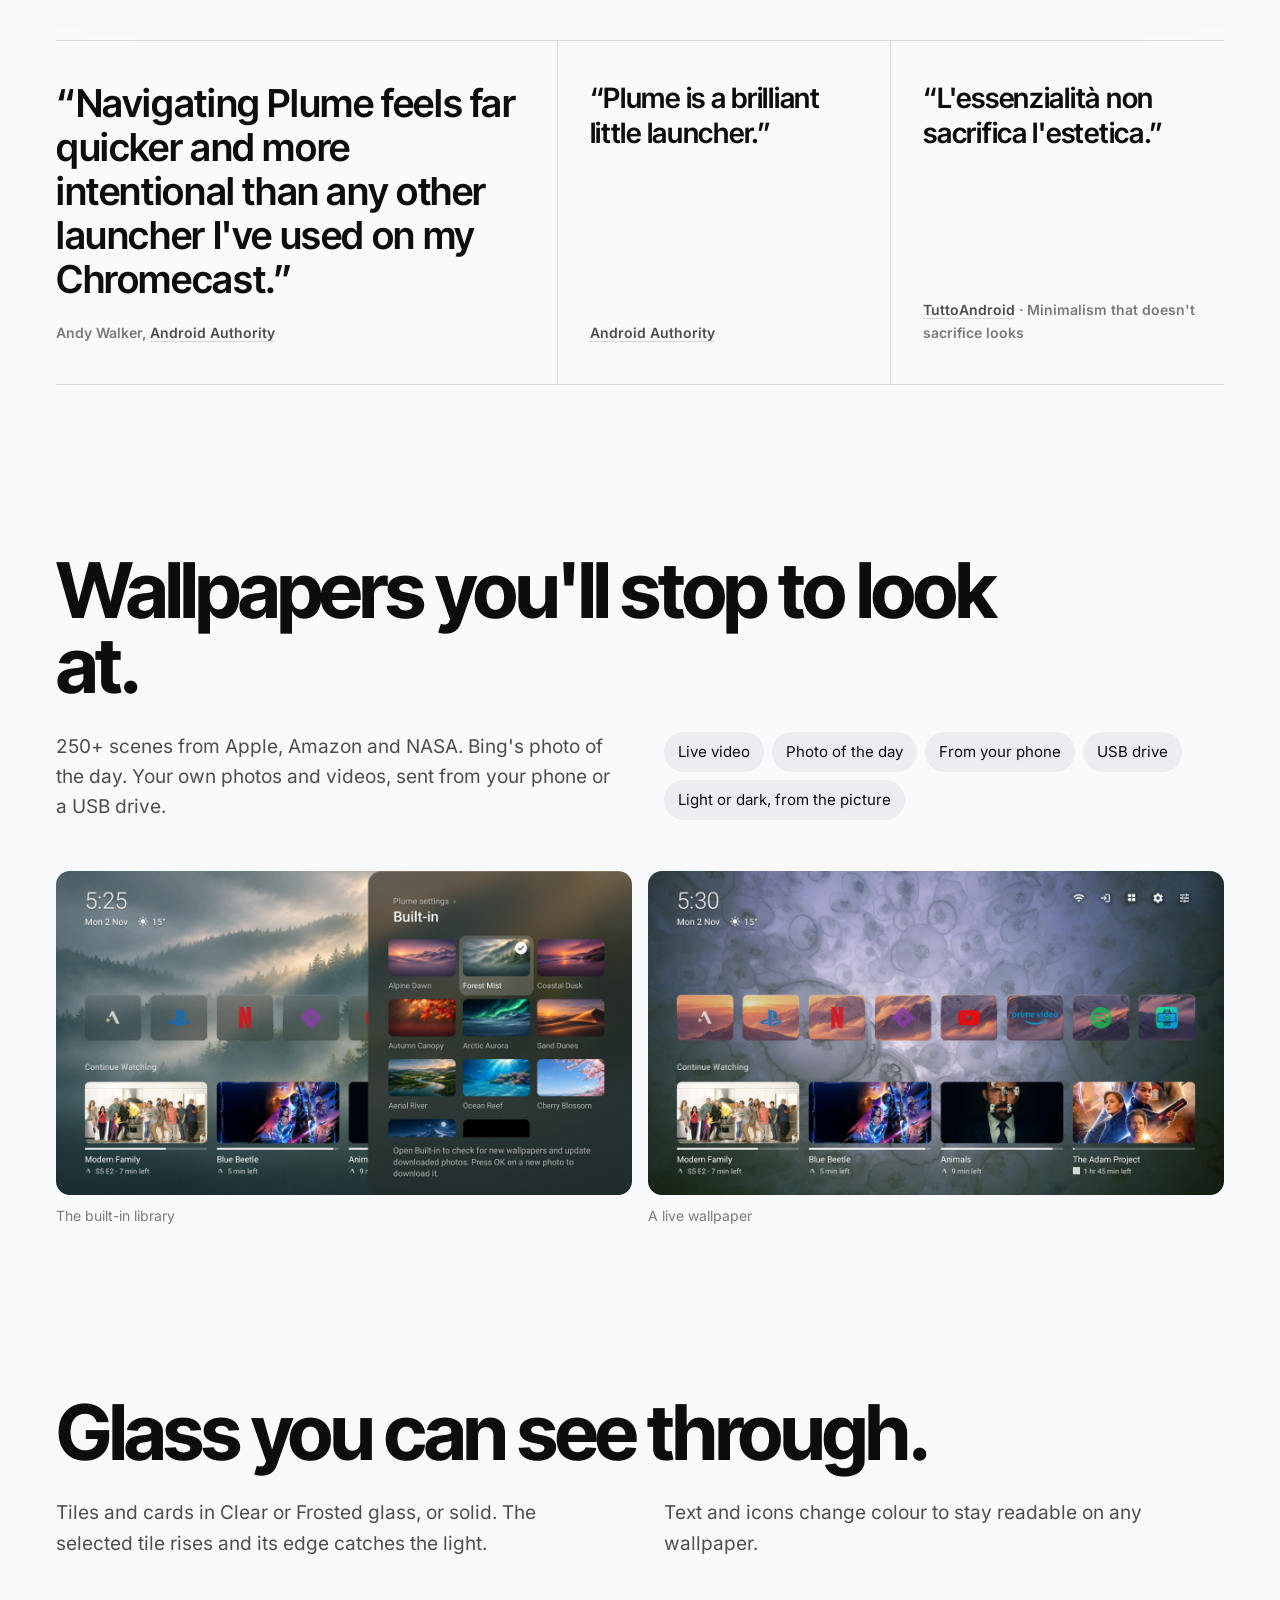
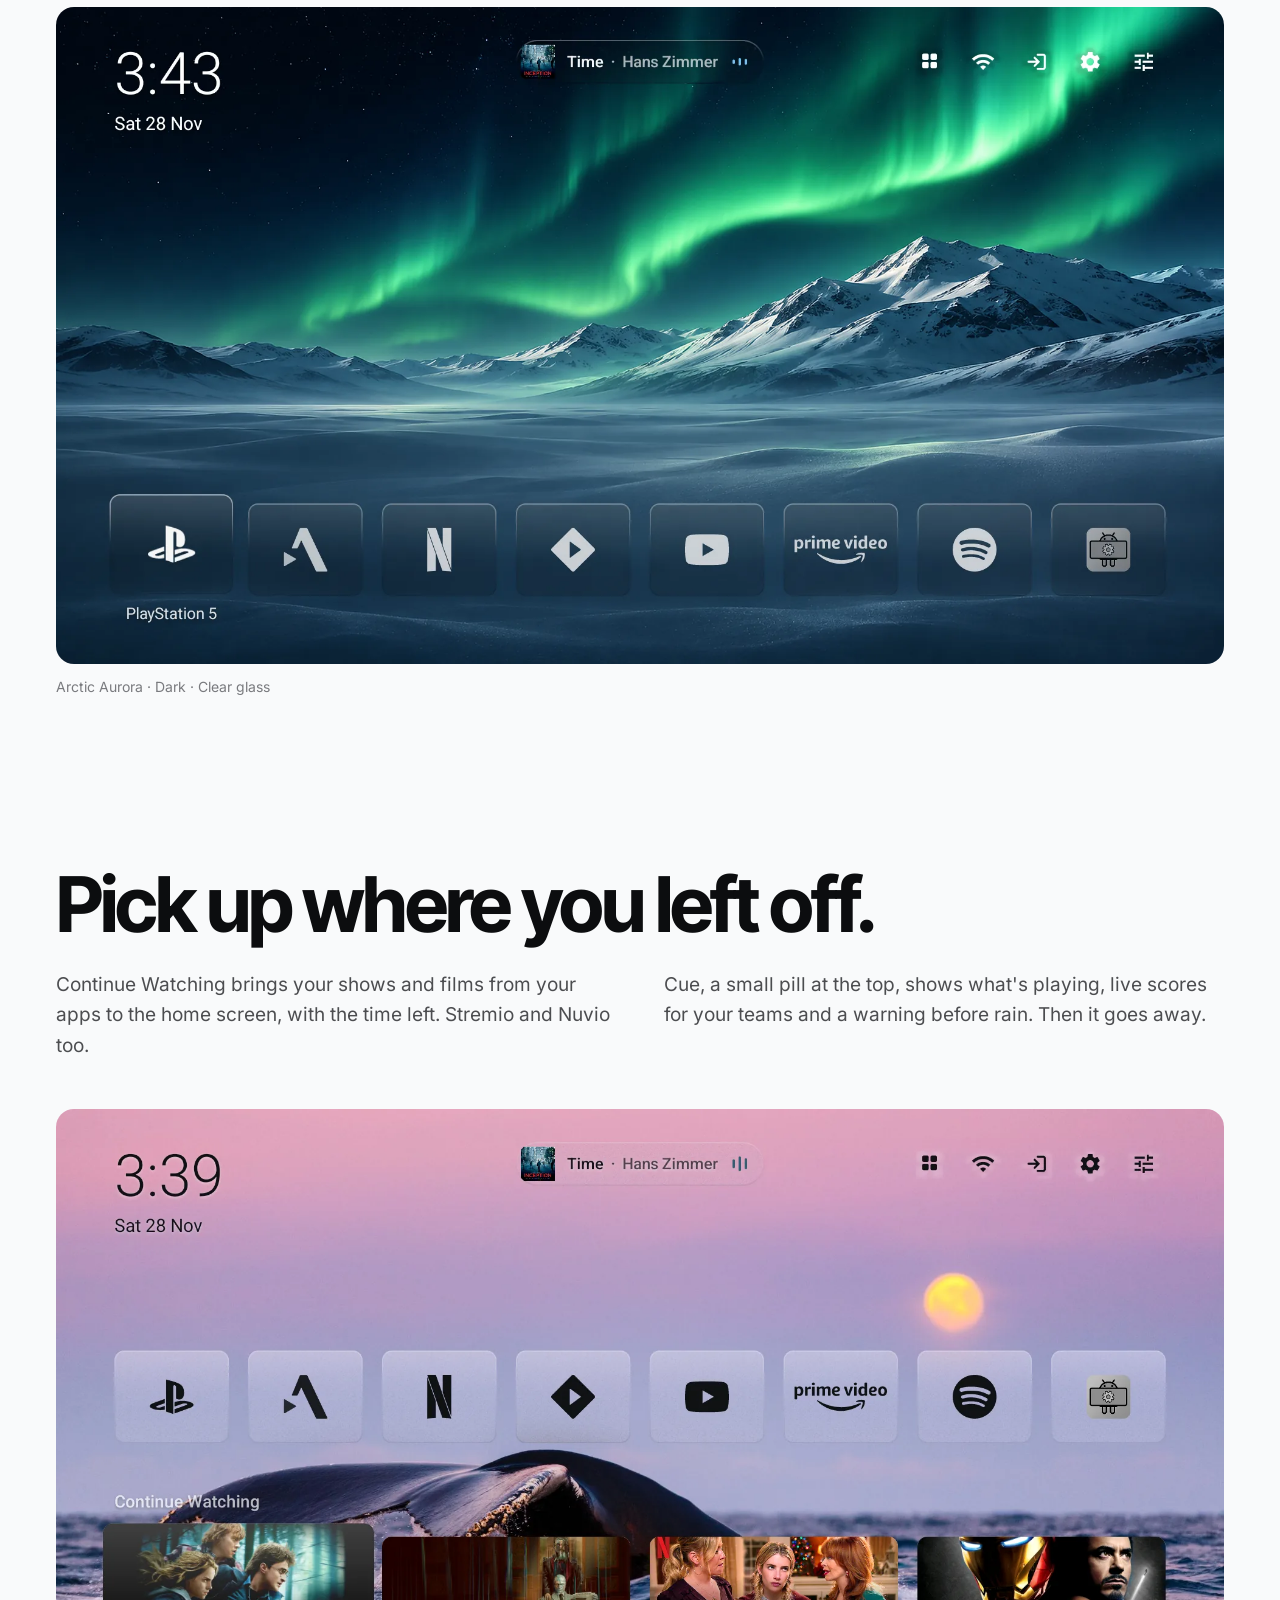
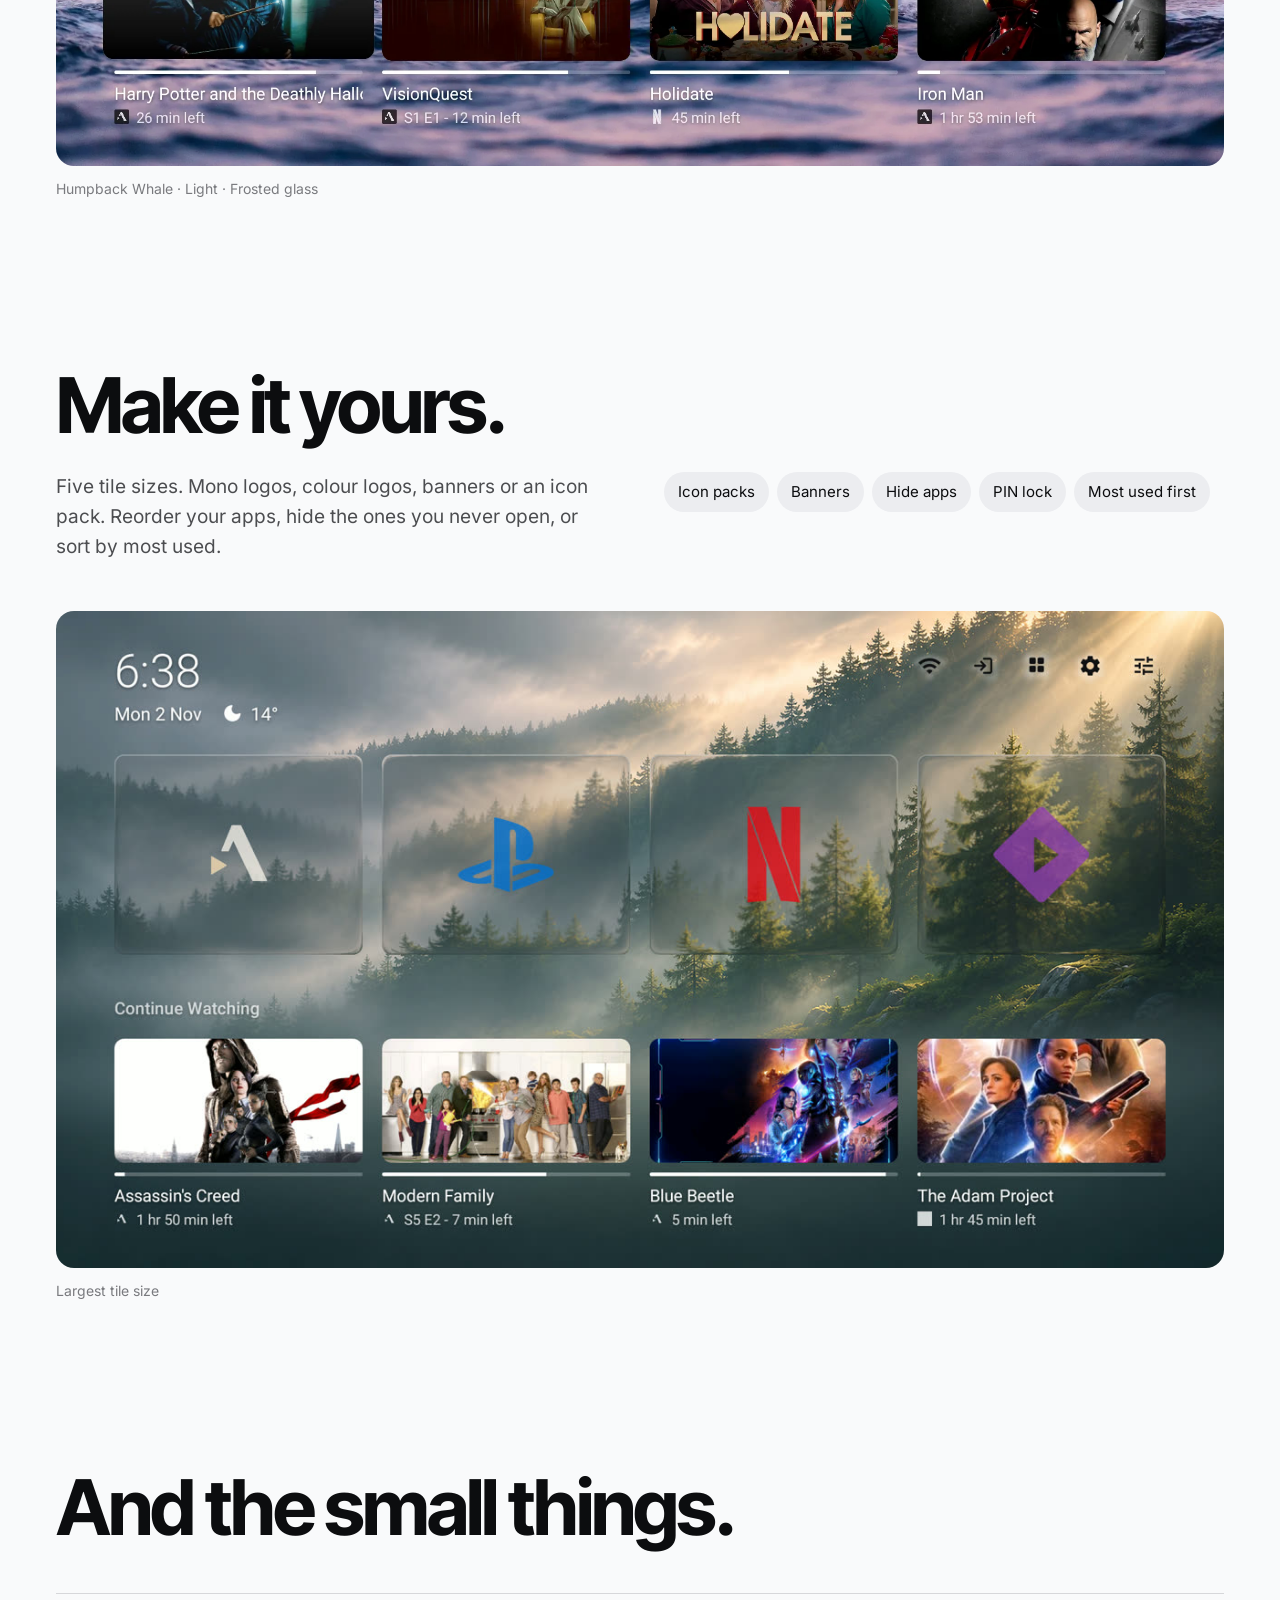
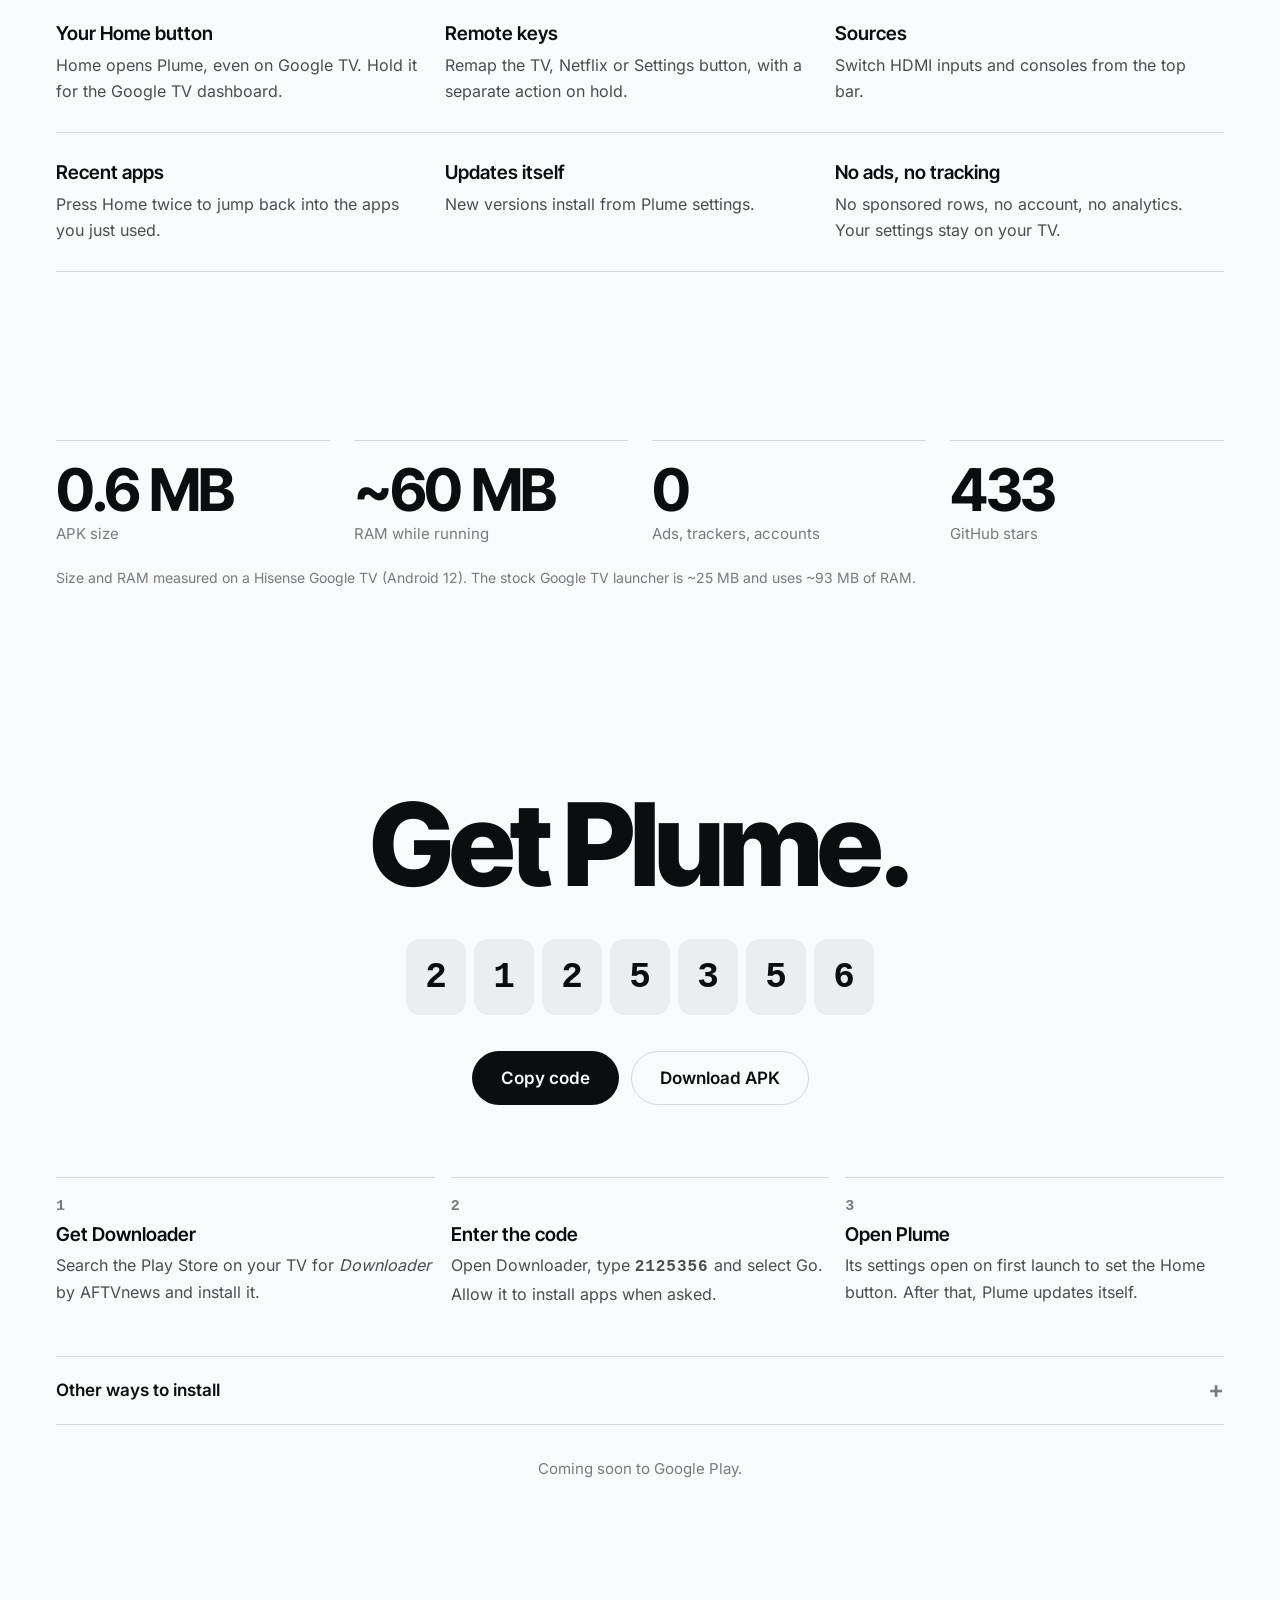
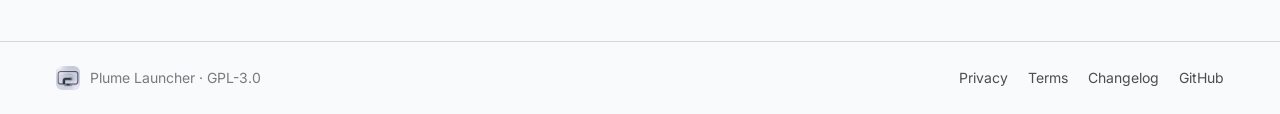
==== commit 0255b209: "Redesign the website: Cinema layout, new screenshots, press quotes - Plain black (or white) page wit" ====
--- a/docs/index.html
+++ b/docs/index.html
@@ -4,150 +4,179 @@
 <meta charset="utf-8">
 <meta name="viewport" content="width=device-width, initial-scale=1">
 <title>Plume Launcher</title>
-<meta name="description" content="A minimal, ad-free home screen for Android TV and Google TV. Install it with Downloader code 2125356.">
-<meta name="theme-color" content="#1c0b07" media="(prefers-color-scheme: dark)">
-<meta name="theme-color" content="#7d6a8e" media="(prefers-color-scheme: light)">
+<meta name="description" content="Your TV, minus the ads. A 0.6 MB, open-source home screen for Android TV and Google TV. Install it with Downloader code 2125356.">
+<meta name="theme-color" content="#0f1012" media="(prefers-color-scheme: dark)">
+<meta name="theme-color" content="#f9f9fb" media="(prefers-color-scheme: light)">
+<meta property="og:title" content="Plume Launcher">
+<meta property="og:description" content="Your TV, minus the ads. A 0.6 MB, open-source home screen for Android TV and Google TV.">
+<meta property="og:image" content="https://plumelauncher.xyz/home-dark.webp">
 <link rel="icon" href="plume-icon.png">
 <link rel="apple-touch-icon" href="plume-icon.png">
+<link rel="preload" href="fonts/inter-tight.woff2" as="font" type="font/woff2" crossorigin>
 <link rel="stylesheet" href="style.css">
 <script src="theme.js"></script>
 </head>
 <body>
-<header><div class="wrap">
-  <a class="brand" href="./"><img src="plume-icon.png" alt="">Plume</a>
-  <nav><a class="wide" href="#features">Features</a><a class="wide" href="#install">Install</a><a href="https://github.com/aradhyas8/Plume_Launcher">GitHub</a><a class="btn small" href="#install">Get Plume</a></nav>
-</div></header>
+<div class="top">
+  <a class="mark frost" href="./"><span class="logo" role="img" aria-label="Plume logo"></span>Plume</a>
+  <a class="pill frost" href="#get"><span class="wide">Get Plume&nbsp;·&nbsp;</span><span id="top-version">v1.8</span></a>
+</div>
 
 <main>
   <section class="hero wrap">
-    <img class="logo" src="plume-icon.png" alt="Plume logo" width="112" height="112">
-    <h1>Light as a feather.</h1>
-    <p class="lede">Your apps and what you were watching. No ads, no sponsored rows, no account. Nothing else.</p>
+    <h1>Your TV.<br><span>Minus the ads.</span></h1>
+    <p class="lede">A 0.6 MB home screen for Android TV and Google TV. Your apps and your shows. Nothing else.</p>
     <div class="cta">
       <a class="btn" id="download" href="https://github.com/aradhyas8/Plume_Launcher/releases/latest">
-        <svg aria-hidden="true" class="ico" viewBox="0 0 24 24"><path d="M5,20h14v-2H5v2zM19,9h-4V3H9v6H5l7,7 7,-7z"/></svg>
-        <span>Download APK</span><span class="btn-meta" id="download-meta">0.6 MB</span>
+        <svg aria-hidden="true" viewBox="0 0 24 24"><path d="M5,20h14v-2H5v2zM19,9h-4V3H9v6H5l7,7 7,-7z"/></svg>
+        <span>Download APK</span><span class="meta" id="download-meta">0.6 MB</span>
       </a>
-      <a class="code-chip" href="#install" aria-label="Downloader code 2125356, see install steps">
-        <span>Downloader code</span><strong>2125356</strong>
-      </a>
+      <a class="btn line" href="#get" aria-label="Downloader code 2125356, see install steps">Downloader&nbsp;<code>2125356</code></a>
     </div>
-    <p class="fine">For Android TV and Google TV · Android 8.0 or newer · Free and open source</p>
+    <p class="fine">Free and open source · No account · Android 8.0 or newer</p>
   </section>
 
-  <section class="showcase wrap" aria-label="Screenshots">
-    <div class="tv">
-      <img id="shot" src="home-dark.webp" alt="Plume home screen with Sand Dunes wallpaper, dark theme and frosted glass" width="1920" height="1080">
-    </div>
-    <div class="tv-stand" aria-hidden="true"></div>
+  <div class="screen">
+    <img id="shot" src="home-dark.webp" alt="Plume home screen with Sand Dunes wallpaper, dark theme and frosted glass" width="1920" height="1080">
+  </div>
+  <div class="switch">
     <div class="toggle" role="group" aria-label="Site and screenshot theme">
       <button type="button" data-shot="dark" aria-pressed="true"><svg aria-hidden="true" viewBox="0 0 24 24"><path d="M20.5 14.5A8.5 8.5 0 0 1 9.5 3.5a8.5 8.5 0 1 0 11 11z"/></svg>Dark</button>
-      <button type="button" data-shot="light" aria-pressed="false"><svg aria-hidden="true" viewBox="0 0 24 24"><circle cx="12" cy="12" r="4"/><path d="M12 2v2M12 20v2M4.9 4.9l1.4 1.4M17.7 17.7l1.4 1.4M2 12h2M20 12h2M4.9 19.1l1.4-1.4M17.7 6.3l1.4-1.4"/></svg>Light</button>
+      <button type="button" data-shot="light" aria-pressed="false"><svg aria-hidden="true" viewBox="0 0 24 24"><path d="M12 7a5 5 0 1 0 0 10 5 5 0 0 0 0-10zM11 1h2v3h-2zM11 20h2v3h-2zM1 11h3v2H1zM20 11h3v2h-3zM4.2 5.6l1.4-1.4 2.1 2.1-1.4 1.4zM16.3 17.7l1.4-1.4 2.1 2.1-1.4 1.4zM4.2 18.4l2.1-2.1 1.4 1.4-2.1 2.1zM16.3 6.3l2.1-2.1 1.4 1.4-2.1 2.1z"/></svg>Light</button>
     </div>
-  </section>
-
-  <section class="stats wrap" aria-label="Measured on a Hisense Google TV">
-    <div><strong>0.6 MB</strong><span>APK size</span></div>
-    <div><strong>~60 MB</strong><span>RAM while running</span></div>
-    <div><strong>0</strong><span>Background services</span></div>
-    <div><strong>~95 ms</strong><span>Back to home</span></div>
-    <p>Measured on a Hisense Google TV (Android 12). The stock Google TV launcher is ~25 MB and uses ~93 MB of RAM.</p>
-  </section>
-
-  <section class="features wrap" id="features">
-    <h2>Everything you use. Nothing you don't.</h2>
-    <div class="tiles">
-      <div class="tile lead">
-        <div class="lead-text">
-          <svg aria-hidden="true" class="ico" viewBox="0 0 24 24"><path d="M12 17.27 18.18 21l-1.64-7.03L22 9.24l-7.19-.61L12 2 9.19 8.63 2 9.24l5.46 4.73L5.82 21z"/></svg>
-          <h3>Glass you can see through</h3><p>Tiles, cards and settings in Clear or Frosted glass, or solid. The selected tile rises out of its row and its edge catches the light. Text and icons change colour to stay readable on any wallpaper.</p>
-        </div>
-        <img src="feature-clear.webp" alt="Plume home screen with Moonlit Ridge wallpaper and clear glass tiles" width="1280" height="720" loading="lazy">
-      </div>
-      <div class="tile">
-        <svg aria-hidden="true" class="ico" viewBox="0 0 24 24"><path d="M21,19V5c0,-1.1 -0.9,-2 -2,-2H5c-1.1,0 -2,0.9 -2,2v14c0,1.1 0.9,2 2,2h14c1.1,0 2,-0.9 2,-2zM8.5,13.5l2.5,3.01L14.5,12l4.5,6H5l3.5,-4.5z"/></svg>
-        <h3>Wallpapers your way</h3><p>250+ Apple, Amazon and NASA scenes, Bing&#8217;s photo of the day, your own photos or a USB drive. The Wallpaper theme picks light or dark from the picture.</p>
-      </div>
-      <div class="tile">
-        <svg aria-hidden="true" class="ico" viewBox="0 0 24 24"><path d="M21,3H3c-1.11,0 -2,0.89 -2,2v12c0,1.1 0.89,2 2,2h5v2h8v-2h5c1.1,0 1.99,-0.9 1.99,-2L23,5c0,-1.11 -0.9,-2 -2,-2zM21,17H3V5h18v12zM16,11l-7,4V7z"/></svg>
-        <h3>Continue Watching</h3><p>Resume shows and films from your apps, including Stremio and Nuvio, right from the home screen.</p>
-      </div>
-      <div class="tile">
-        <svg aria-hidden="true" class="ico" viewBox="0 0 24 24"><path d="M5.5,3h4a1.5,1.5 0 0 1 1.5,1.5v4a1.5,1.5 0 0 1 -1.5,1.5h-4a1.5,1.5 0 0 1 -1.5,-1.5v-4a1.5,1.5 0 0 1 1.5,-1.5zM14.5,3h4a1.5,1.5 0 0 1 1.5,1.5v4a1.5,1.5 0 0 1 -1.5,1.5h-4a1.5,1.5 0 0 1 -1.5,-1.5v-4a1.5,1.5 0 0 1 1.5,-1.5zM5.5,12h4a1.5,1.5 0 0 1 1.5,1.5v4a1.5,1.5 0 0 1 -1.5,1.5h-4a1.5,1.5 0 0 1 -1.5,-1.5v-4a1.5,1.5 0 0 1 1.5,-1.5zM14.5,12h4a1.5,1.5 0 0 1 1.5,1.5v4a1.5,1.5 0 0 1 -1.5,1.5h-4a1.5,1.5 0 0 1 -1.5,-1.5v-4a1.5,1.5 0 0 1 1.5,-1.5z"/></svg>
-        <h3>A clean apps row</h3><p>Monochrome logos, colour logos, banners or an icon pack. Reorder, sort by most used, hide apps, or lock the layout with a PIN.</p>
-      </div>
-      <div class="tile">
-        <svg aria-hidden="true" class="ico" viewBox="0 0 24 24"><path d="M10,20v-6h4v6h5v-8h3L12,3 2,12h3v8z"/></svg>
-        <h3>Your Home button</h3><p>The Home button on your remote opens Plume, even on Google TV. Hold it for the Google TV dashboard.</p>
-      </div>
-      <div class="tile">
-        <svg aria-hidden="true" class="ico" viewBox="0 0 24 24"><path d="M12 22c1.1 0 2-.9 2-2h-4c0 1.1.89 2 2 2zm6-6v-5c0-3.07-1.64-5.64-4.5-6.32V4c0-.83-.67-1.5-1.5-1.5s-1.5.67-1.5 1.5v.68C7.63 5.36 6 7.92 6 11v5l-2 2v1h16v-1l-2-2z"/></svg>
-        <h3>Cue alerts</h3><p>A small pill shows live scores for the teams you follow and warns you before rain, on Home and over your apps.</p>
-      </div>
-      <div class="tile">
-        <svg aria-hidden="true" class="ico" viewBox="0 0 24 24"><path d="M15 2H9c-1.1 0-2 .9-2 2v16c0 1.1.9 2 2 2h6c1.1 0 2-.9 2-2V4c0-1.1-.9-2-2-2zm-3 9c-1.38 0-2.5-1.12-2.5-2.5S10.62 6 12 6s2.5 1.12 2.5 2.5S13.38 11 12 11z"/></svg>
-        <h3>Remote keys and Sources</h3><p>Remap the TV, Netflix or Settings button, with a separate action on hold. Switch HDMI inputs from the top bar.</p>
-      </div>
-      <div class="tile">
-        <svg aria-hidden="true" class="ico" viewBox="0 0 24 24"><path d="M18,8h-1V6c0,-2.76 -2.24,-5 -5,-5S7,3.24 7,6v2H6c-1.1,0 -2,0.9 -2,2v10c0,1.1 0.9,2 2,2h12c1.1,0 2,-0.9 2,-2V10c0,-1.1 -0.9,-2 -2,-2zM12,17c-1.1,0 -2,-0.9 -2,-2s0.9,-2 2,-2 2,0.9 2,2 -0.9,2 -2,2zM15.1,8H8.9V6c0,-1.71 1.39,-3.1 3.1,-3.1 1.71,0 3.1,1.39 3.1,3.1v2z"/></svg>
-        <h3>No ads, no tracking</h3><p>No sponsored rows, no account, no analytics. Your settings stay on your TV.</p>
-      </div>
-    </div>
-  </section>
-
-  <section class="install wrap" id="install">
-    <h2>Install in a minute</h2>
-    <p class="sub">Plume isn't on the Play Store. Install it straight on your TV with the free Downloader app.</p>
-
-    <div class="install-grid">
-      <div class="panel code-panel">
-        <p class="label">Downloader code</p>
-        <div class="digits" aria-label="2 1 2 5 3 5 6"><span>2</span><span>1</span><span>2</span><span>5</span><span>3</span><span>5</span><span>6</span></div>
-        <button type="button" class="btn ghost small" data-copy="2125356">Copy code</button>
-        <p class="hint">Always points to the latest release.</p>
-      </div>
-
+  </div>
+
+  <div class="wrap">
+    <section class="press" aria-label="Press">
+      <figure>
+        <blockquote>“Navigating Plume feels far quicker and more intentional than any other launcher I've used on my Chromecast.”</blockquote>
+        <figcaption>Andy Walker, <a href="https://www.androidauthority.com/plume-launcher-google-tv-chromecast-3737579/">Android Authority</a></figcaption>
+      </figure>
+      <figure>
+        <blockquote>“Plume is a brilliant little launcher.”</blockquote>
+        <figcaption><a href="https://www.androidauthority.com/plume-launcher-google-tv-chromecast-3737579/">Android Authority</a></figcaption>
+      </figure>
+      <figure>
+        <blockquote lang="it">“L'essenzialità non sacrifica l'estetica.”</blockquote>
+        <figcaption><a href="https://www.tuttoandroid.net/news/2026/11/24/plume-launcher-chromecast-google-tv-4k-veloce-1184668/">TuttoAndroid</a> · Minimalism that doesn't sacrifice looks</figcaption>
+      </figure>
+    </section>
+
+    <section class="feat" id="features">
+      <h2>Wallpapers you'll stop to look at.</h2>
+      <div class="cols">
+        <p>250+ scenes from Apple, Amazon and NASA. Bing's photo of the day. Your own photos and videos, sent from your phone or a USB drive.</p>
+        <ul class="chips"><li>Live video</li><li>Photo of the day</li><li>From your phone</li><li>USB drive</li><li>Light or dark, from the picture</li></ul>
+      </div>
+      <div class="pair">
+        <figure><img src="readme/library.jpg" alt="Plume's built-in wallpaper picker" width="1280" height="720" loading="lazy"><figcaption>The built-in library</figcaption></figure>
+        <figure><img src="readme/live-home.jpg" alt="A live video wallpaper behind the home screen" width="1280" height="720" loading="lazy"><figcaption>A live wallpaper</figcaption></figure>
+      </div>
+    </section>
+
+    <section class="feat">
+      <h2>Glass you can see through.</h2>
+      <div class="cols">
+        <p>Tiles and cards in Clear or Frosted glass, or solid. The selected tile rises and its edge catches the light.</p>
+        <p>Text and icons change colour to stay readable on any wallpaper.</p>
+      </div>
+      <figure class="bleed"><img src="feature-clear.webp" alt="Plume home screen with Arctic Aurora wallpaper and clear glass tiles" width="1920" height="1080" loading="lazy"><figcaption>Arctic Aurora · Dark · Clear glass</figcaption></figure>
+    </section>
+
+    <section class="feat">
+      <h2>Pick up where you left off.</h2>
+      <div class="cols">
+        <p>Continue Watching brings your shows and films from your apps to the home screen, with the time left. Stremio and Nuvio too.</p>
+        <p>Cue, a small pill at the top, shows what's playing, live scores for your teams and a warning before rain. Then it goes away.</p>
+      </div>
+      <figure class="bleed"><img id="shot-2" src="home-light.webp" alt="Continue Watching and the Cue pill over the Humpback Whale wallpaper" width="1920" height="1080" loading="lazy"><figcaption id="shot-2-cap">Humpback Whale · Light · Frosted glass</figcaption></figure>
+    </section>
+
+    <section class="feat">
+      <h2>Make it yours.</h2>
+      <div class="cols">
+        <p>Five tile sizes. Mono logos, colour logos, banners or an icon pack. Reorder your apps, hide the ones you never open, or sort by most used.</p>
+        <ul class="chips"><li>Icon packs</li><li>Banners</li><li>Hide apps</li><li>PIN lock</li><li>Most used first</li></ul>
+      </div>
+      <figure class="bleed"><img src="readme/size-largest.jpg" alt="Plume with the largest app tile size" width="1280" height="720" loading="lazy"><figcaption>Largest tile size</figcaption></figure>
+    </section>
+
+    <section class="feat" aria-label="More features">
+      <h2>And the small things.</h2>
+      <div class="small">
+        <div><h3>Your Home button</h3><p>Home opens Plume, even on Google TV. Hold it for the Google TV dashboard.</p></div>
+        <div><h3>Remote keys</h3><p>Remap the TV, Netflix or Settings button, with a separate action on hold.</p></div>
+        <div><h3>Sources</h3><p>Switch HDMI inputs and consoles from the top bar.</p></div>
+        <div><h3>Recent apps</h3><p>Press Home twice to jump back into the apps you just used.</p></div>
+        <div><h3>Updates itself</h3><p>New versions install from Plume settings.</p></div>
+        <div><h3>No ads, no tracking</h3><p>No sponsored rows, no account, no analytics. Your settings stay on your TV.</p></div>
+      </div>
+    </section>
+
+    <section aria-label="Numbers">
+      <div class="stats">
+        <div><strong>0.6 MB</strong><span>APK size</span></div>
+        <div><strong>~60 MB</strong><span>RAM while running</span></div>
+        <div><strong>0</strong><span>Ads, trackers, accounts</span></div>
+        <div><strong id="stars">433</strong><span>GitHub stars</span></div>
+      </div>
+      <p class="stats-note">Size and RAM measured on a Hisense Google TV (Android 12). The stock Google TV launcher is ~25 MB and uses ~93 MB of RAM.</p>
+    </section>
+
+    <section class="end" id="get">
+      <h2>Get Plume.</h2>
+      <div class="digits" aria-label="Downloader code 2 1 2 5 3 5 6"><span>2</span><span>1</span><span>2</span><span>5</span><span>3</span><span>5</span><span>6</span></div>
+      <div class="cta">
+        <button type="button" class="btn" data-copy="2125356">Copy code</button>
+        <a class="btn line" id="download-2" href="https://github.com/aradhyas8/Plume_Launcher/releases/latest">Download APK</a>
+      </div>
       <ol class="steps">
         <li><strong>Get Downloader</strong><span>Search the Play Store on your TV for <em>Downloader</em> by AFTVnews and install it.</span></li>
-        <li><strong>Enter the code</strong><span>Open Downloader, type <b>2125356</b> and select <em>Go</em>. Allow Downloader to install apps when asked.</span></li>
-        <li><strong>Open Plume</strong><span>Install, then open Plume from your apps. Its settings open on first launch to set the Home button and default launcher.</span></li>
+        <li><strong>Enter the code</strong><span>Open Downloader, type <b>2125356</b> and select Go. Allow it to install apps when asked.</span></li>
+        <li><strong>Open Plume</strong><span>Its settings open on first launch to set the Home button. After that, Plume updates itself.</span></li>
       </ol>
-    </div>
-
-    <details class="more">
-      <summary>Other ways to install</summary>
-      <div class="more-body">
-        <p><strong>USB drive.</strong> <a href="https://github.com/aradhyas8/Plume_Launcher/releases/latest">Download the APK</a>, copy it to a USB drive and open it with a file manager on the TV.</p>
-        <p><strong>adb.</strong> From a computer on the same network:</p>
-        <div class="cmd"><code>adb install Plume-1.8.apk</code><button type="button" class="copy-icon" data-copy="adb install Plume-1.8.apk" aria-label="Copy command"><svg aria-hidden="true" viewBox="0 0 24 24"><rect x="8" y="8" width="12" height="12" rx="2"/><path d="M16 8V5a1 1 0 0 0-1-1H5a1 1 0 0 0-1 1v10a1 1 0 0 0 1 1h3"/></svg></button></div>
-        <p><strong>Android 13 and newer.</strong> Android greys out the Home button switch for apps installed outside the Play Store. The <a href="https://github.com/aradhyas8/Plume_Launcher#home-button-on-android-13-and-newer">README explains the one-time fix</a>.</p>
-      </div>
-    </details>
-
-    <p class="after">After that, Plume updates itself from <b>Plume settings → Updates</b>.</p>
-  </section>
+      <details class="more">
+        <summary>Other ways to install</summary>
+        <div class="more-body">
+          <p><strong>USB drive.</strong> <a href="https://github.com/aradhyas8/Plume_Launcher/releases/latest">Download the APK</a>, copy it to a USB drive and open it with a file manager on the TV.</p>
+          <p><strong>adb.</strong> From a computer on the same network:</p>
+          <div class="cmd"><code>adb install Plume-1.8.apk</code><button type="button" class="copy" data-copy="adb install Plume-1.8.apk" aria-label="Copy command"><svg aria-hidden="true" viewBox="0 0 24 24"><path d="M16 1H4c-1.1 0-2 .9-2 2v14h2V3h12V1zm3 4H8c-1.1 0-2 .9-2 2v14c0 1.1.9 2 2 2h11c1.1 0 2-.9 2-2V7c0-1.1-.9-2-2-2zm0 16H8V7h11v14z"/></svg></button></div>
+          <p><strong>Android 13 and newer.</strong> Android greys out the Home button switch for apps installed outside the Play Store. The <a href="https://github.com/aradhyas8/Plume_Launcher#home-button-on-android-13-and-newer">README explains the one-time fix</a>.</p>
+        </div>
+      </details>
+      <p class="play">Coming soon to Google Play.</p>
+    </section>
+  </div>
 </main>
 
 <footer><div class="wrap">
-  <span class="foot-brand"><img src="plume-icon.png" alt="">Plume Launcher by aradhyas8 · GPL-3.0</span>
-  <span><a href="privacy.html">Privacy</a> · <a href="terms.html">Terms</a> · <a href="https://github.com/aradhyas8/Plume_Launcher/blob/main/CHANGELOG.md">Changelog</a> · <a href="https://github.com/aradhyas8/Plume_Launcher">GitHub</a></span>
+  <span class="foot-brand"><span class="logo" role="img" aria-label="Plume logo"></span>Plume Launcher · GPL-3.0</span>
+  <span class="foot-links"><a href="privacy.html">Privacy</a><a href="terms.html">Terms</a><a href="https://github.com/aradhyas8/Plume_Launcher/blob/main/CHANGELOG.md">Changelog</a><a href="https://github.com/aradhyas8/Plume_Launcher">GitHub</a></span>
 </div></footer>
 
 <div class="toast" id="toast" role="status" aria-live="polite"></div>
 
 <script>
 (function () {
-  // The Dark/Light switch under the screenshot sets the theme of the screenshot and the whole site.
+  // The Dark/Light switch sets the theme of the whole site. The hero shows the matching home screen
+  // and the Continue Watching chapter shows the other one.
   var shot = document.getElementById('shot');
+  var shot2 = document.getElementById('shot-2');
+  var cap2 = document.getElementById('shot-2-cap');
   var buttons = document.querySelectorAll('[data-shot]');
+  var info = {
+    dark: { alt: 'Plume home screen with Sand Dunes wallpaper, dark theme and frosted glass', cap: 'Sand Dunes · Dark · Frosted glass' },
+    light: { alt: 'Plume home screen with Humpback Whale wallpaper, light theme and frosted glass', cap: 'Humpback Whale · Light · Frosted glass' }
+  };
   function show(theme) {
+    var other = theme === 'light' ? 'dark' : 'light';
     shot.src = 'home-' + theme + '.webp';
-    shot.alt = theme === 'light'
-      ? 'Plume home screen with Humpback Whale wallpaper, light theme and frosted glass'
-      : 'Plume home screen with Sand Dunes wallpaper, dark theme and frosted glass';
+    shot.alt = info[theme].alt;
+    shot2.src = 'home-' + other + '.webp';
+    shot2.alt = info[other].alt;
+    cap2.textContent = info[other].cap;
     buttons.forEach(function (b) { b.setAttribute('aria-pressed', String(b.dataset.shot === theme)); });
   }
-  // Preload both shots so the switch never waits on the network.
   ['dark', 'light'].forEach(function (t) { new Image().src = 'home-' + t + '.webp'; });
 
   buttons.forEach(function (b) {
@@ -187,19 +216,25 @@
     });
   });
 
-  // Point the download button straight at the latest APK when GitHub answers.
-  fetch('https://api.github.com/repos/aradhyas8/Plume_Launcher/releases/latest')
+  // Point the download buttons straight at the latest APK, and show the live star count, when GitHub answers.
+  var api = 'https://api.github.com/repos/aradhyas8/Plume_Launcher';
+  fetch(api + '/releases/latest')
     .then(function (r) { return r.ok ? r.json() : Promise.reject(); })
     .then(function (rel) {
       var apk = (rel.assets || []).filter(function (a) { return /\.apk$/i.test(a.name); })[0];
       if (!apk) return;
+      var version = 'v' + rel.tag_name.replace(/^v/i, '');
       document.getElementById('download').href = apk.browser_download_url;
-      document.getElementById('download-meta').textContent =
-        'v' + rel.tag_name.replace(/^v/i, '') + ' · ' + (apk.size / 1048576).toFixed(1) + ' MB';
-      var name = apk.name;
-      document.querySelectorAll('.cmd code').forEach(function (c) { c.textContent = 'adb install ' + name; });
-      document.querySelectorAll('.cmd [data-copy]').forEach(function (b) { b.dataset.copy = 'adb install ' + name; });
+      document.getElementById('download-2').href = apk.browser_download_url;
+      document.getElementById('download-meta').textContent = version + ' · ' + (apk.size / 1048576).toFixed(1) + ' MB';
+      document.getElementById('top-version').textContent = version;
+      document.querySelectorAll('.cmd code').forEach(function (c) { c.textContent = 'adb install ' + apk.name; });
+      document.querySelectorAll('.cmd [data-copy]').forEach(function (b) { b.dataset.copy = 'adb install ' + apk.name; });
     })
+    .catch(function () {});
+  fetch(api)
+    .then(function (r) { return r.ok ? r.json() : Promise.reject(); })
+    .then(function (repo) { if (repo.stargazers_count) document.getElementById('stars').textContent = repo.stargazers_count.toLocaleString('en'); })
     .catch(function () {});
 })();
 </script>
--- a/docs/style.css
+++ b/docs/style.css
@@ -1,228 +1,192 @@
-/* The page sits on a Plume wallpaper (Autumn Canopy dark, Alpine Dawn light) and every card is frosted glass, like the TV home screen. */
+/* Cinema: a plain black (or white) stage. The TV screenshots carry all the colour. */
+@font-face { font-family: "Inter Tight"; src: url("fonts/inter-tight.woff2") format("woff2"); font-weight: 100 900; font-display: swap; }
+@font-face { font-family: "Inter"; src: url("fonts/inter.woff2") format("woff2"); font-weight: 100 900; font-display: swap; }
+
 :root {
-  --wall: url("wall-dark.webp");
-  --wall-crop: 0px;
-  --base: #1c0b07;
-  --fg: #ffffff;
-  --text: #eef1ee;
-  --muted: rgba(255, 255, 255, .78);
-  --line: rgba(255, 255, 255, .18);
-  --line-hi: rgba(255, 255, 255, .4);
-  --glass: rgba(255, 255, 255, .1);
-  --glass-2: rgba(255, 255, 255, .16);
-  --sheen: inset 0 1px 0 rgba(255, 255, 255, .22);
-  --accent: rgba(255, 255, 255, .94);
-  --on-accent: #1c0b07;
-  --glow: rgba(0, 0, 0, .35);
-  --shadow: 0 30px 80px -24px rgba(0, 0, 0, .6);
-  --text-shadow: 0 1px 2px rgba(0, 0, 0, .35), 0 2px 18px rgba(0, 0, 0, .35);
-  /* Text that sits straight on the wallpaper, not on glass. */
-  --wall-fg: #ffffff;
-  --wall-muted: rgba(255, 255, 255, .86);
-  --wall-shadow: var(--text-shadow);
+  --paper: oklch(14% 0.004 270);
+  --paper-2: oklch(20% 0.005 270);
+  --ink: oklch(97% 0 0);
+  --ink-2: oklch(74% 0.005 270);
+  --ink-3: oklch(56% 0.005 270);
+  --rule: oklch(28% 0.005 270);
+  --glass: oklch(100% 0 0 / .08);
+  --glass-line: oklch(100% 0 0 / .16);
+  --glow: oklch(70% 0.12 60 / .32);
+  --font-display: "Inter Tight", system-ui, -apple-system, "Segoe UI", sans-serif;
+  --font-body: "Inter", system-ui, -apple-system, "Segoe UI", sans-serif;
+  --font-mono: ui-monospace, "SF Mono", Menlo, Consolas, monospace;
+  --ease-out: cubic-bezier(.2, .8, .2, 1);
+  --logo: url("plume-icon-dark.png");
+  color-scheme: dark;
 }
 @media (prefers-color-scheme: light) {
   :root:not([data-theme="dark"]) {
-    --wall: url("wall-light.webp");
-    --wall-crop: 0px;
-    --base: #7d6a8e;
-    --fg: #22132f;
-    --text: #2b1a3a;
-    --muted: rgba(34, 19, 47, .78);
-    --line: rgba(255, 255, 255, .6);
-    --line-hi: rgba(255, 255, 255, .9);
-    --glass: rgba(255, 255, 255, .42);
-    --glass-2: rgba(255, 255, 255, .6);
-    --sheen: inset 0 1px 0 rgba(255, 255, 255, .8);
-    --accent: #22132f;
-    --on-accent: #ffffff;
-    --glow: rgba(34, 19, 47, .25);
-    --shadow: 0 30px 70px -25px rgba(34, 19, 47, .45);
-    --text-shadow: 0 1px 14px rgba(255, 255, 255, .55);
-    --wall-fg: #ffffff;
-    --wall-muted: rgba(255, 255, 255, .92);
-    --wall-shadow: 0 1px 2px rgba(34, 19, 47, .45), 0 2px 20px rgba(34, 19, 47, .5);
+    --paper: oklch(98.5% 0.002 270);
+    --paper-2: oklch(94.5% 0.004 270);
+    --ink: oklch(16% 0.005 270);
+    --ink-2: oklch(42% 0.006 270);
+    --ink-3: oklch(58% 0.006 270);
+    --rule: oklch(88% 0.004 270);
+    --glass: oklch(100% 0 0 / .6);
+    --glass-line: oklch(16% 0.005 270 / .1);
+    --glow: oklch(65% 0.12 330 / .3);
+    --logo: url("plume-icon.png");
+    color-scheme: light;
   }
 }
 :root[data-theme="light"] {
-  --wall: url("wall-light.webp");
-  --wall-crop: 0px;
-  --base: #7d6a8e;
-  --fg: #22132f;
-  --text: #2b1a3a;
-  --muted: rgba(34, 19, 47, .78);
-  --line: rgba(255, 255, 255, .6);
-  --line-hi: rgba(255, 255, 255, .9);
-  --glass: rgba(255, 255, 255, .42);
-  --glass-2: rgba(255, 255, 255, .6);
-  --sheen: inset 0 1px 0 rgba(255, 255, 255, .8);
-  --accent: #22132f;
-  --on-accent: #ffffff;
-  --glow: rgba(34, 19, 47, .25);
-  --shadow: 0 30px 70px -25px rgba(34, 19, 47, .45);
-  --text-shadow: 0 1px 14px rgba(255, 255, 255, .55);
-  --wall-fg: #ffffff;
-  --wall-muted: rgba(255, 255, 255, .92);
-  --wall-shadow: 0 1px 2px rgba(34, 19, 47, .45), 0 2px 20px rgba(34, 19, 47, .5);
-}
-:root[data-theme="dark"] { color-scheme: dark; }
-:root[data-theme="light"] { color-scheme: light; }
+  --paper: oklch(98.5% 0.002 270);
+  --paper-2: oklch(94.5% 0.004 270);
+  --ink: oklch(16% 0.005 270);
+  --ink-2: oklch(42% 0.006 270);
+  --ink-3: oklch(58% 0.006 270);
+  --rule: oklch(88% 0.004 270);
+  --glass: oklch(100% 0 0 / .6);
+  --glass-line: oklch(16% 0.005 270 / .1);
+  --glow: oklch(65% 0.12 330 / .3);
+  --logo: url("plume-icon.png");
+  color-scheme: light;
+}
+
 * { box-sizing: border-box; }
-html { color-scheme: dark light; scroll-behavior: smooth; }
-body {
-  margin: 0;
-  background: var(--base);
-  color: var(--fg);
-  font: 17px/1.6 -apple-system, BlinkMacSystemFont, "Segoe UI", Roboto, Helvetica, Arial, sans-serif;
-  -webkit-font-smoothing: antialiased;
-}
-/* The wallpaper, sharp and fixed behind the whole page, like the TV home screen. */
-body::before {
-  content: ""; position: fixed; inset: var(--wall-crop) 0 0 0; z-index: -1;
-  background: var(--wall) center bottom / cover no-repeat;
-}
-a { color: var(--fg); }
-img { max-width: 100%; height: auto; display: block; }
-svg { width: 24px; height: 24px; fill: none; stroke: currentColor; stroke-width: 1.8; stroke-linecap: round; stroke-linejoin: round; }
-svg .fill, svg.ico { fill: currentColor; stroke: none; }
-.wrap { max-width: 1040px; margin: 0 auto; padding: 0 16px; }
-:focus-visible { outline: 2px solid var(--fg); outline-offset: 3px; border-radius: 8px; }
+html, body { overflow-x: clip; }
+html { scroll-behavior: smooth; }
+body { margin: 0; background: var(--paper); color: var(--ink); font: 17px/1.6 var(--font-body); -webkit-font-smoothing: antialiased; }
+img { display: block; max-width: 100%; height: auto; }
+a { color: inherit; }
+.wrap { max-width: 1200px; margin: 0 auto; padding: 0 16px; }
+:focus-visible { outline: 2px solid var(--ink); outline-offset: 3px; border-radius: 6px; }
 section[id] { scroll-margin-top: 80px; }
-.stats { text-shadow: var(--text-shadow); }
-.hero h1, main > section > h2, .lede, .sub, .fine, .after { color: var(--wall-muted); text-shadow: var(--wall-shadow); }
-.hero h1, main > section > h2, .after b { color: var(--wall-fg); }
-
-/* One frosted surface, used by every card. */
-header .wrap, .tile, .panel, .steps li, .more, .code-chip, .toggle, .stats, .doc {
-  background: var(--glass);
-  border: 1px solid var(--line);
-  box-shadow: var(--sheen);
-  backdrop-filter: blur(28px) saturate(1.6);
-  -webkit-backdrop-filter: blur(28px) saturate(1.6);
-}
-
-/* Header */
-/* A floating glass pill, not a full-width bar. */
-header { position: sticky; top: 12px; z-index: 10; padding: 0 16px; margin-top: 12px; }
-header .wrap { max-width: 1008px; display: flex; flex-wrap: wrap; align-items: center; justify-content: space-between; gap: 12px 16px; padding: 8px 8px 8px 14px; border-radius: 999px; box-shadow: var(--sheen), 0 10px 30px -14px var(--glow); }
-.brand { display: flex; align-items: center; gap: 10px; text-decoration: none; font-weight: 600; font-size: 19px; letter-spacing: -0.2px; }
-.brand img { width: 34px; height: 34px; }
-nav { display: flex; flex-wrap: wrap; align-items: center; gap: 22px; }
-nav a { color: var(--muted); text-decoration: none; font-size: 15px; }
-nav a:hover, nav a[aria-current] { color: var(--fg); }
-nav a.btn { color: var(--on-accent); }
+
+/* Logo: graphite tile on the dark stage, silver tile on the light one. */
+.logo { display: inline-block; width: 34px; height: 34px; flex: none; border-radius: 9px; background: var(--logo) center / cover no-repeat; }
+
+/* Top bar: logo left, one button right. No nav. */
+.top { position: fixed; top: 16px; left: 16px; right: 16px; z-index: 10; display: flex; justify-content: space-between; align-items: center; gap: 12px; pointer-events: none; }
+.top > * { pointer-events: auto; }
+.mark { display: inline-flex; align-items: center; gap: 10px; text-decoration: none; font: 700 20px/1 var(--font-display); letter-spacing: -.02em; padding: 6px 14px 6px 6px; border-radius: 999px; }
+.pill { display: inline-flex; align-items: center; gap: 8px; padding: 10px 18px; border-radius: 999px; text-decoration: none; font-weight: 600; font-size: 15px; white-space: nowrap; }
+.frost { background: var(--glass); border: 1px solid var(--glass-line); backdrop-filter: blur(20px) saturate(1.6); -webkit-backdrop-filter: blur(20px) saturate(1.6); }
+@supports not ((backdrop-filter: blur(1px)) or (-webkit-backdrop-filter: blur(1px))) {
+  .frost { background: var(--paper-2); }
+}
 
 /* Buttons */
-.btn { display: inline-flex; align-items: center; gap: 10px; padding: 14px 24px; border-radius: 999px; background: var(--accent); color: var(--on-accent); text-decoration: none; font: inherit; font-weight: 600; border: 0; cursor: pointer; box-shadow: 0 10px 30px -10px var(--glow); transition: transform .15s ease, box-shadow .15s ease; }
-.btn:hover { transform: translateY(-1px); box-shadow: 0 14px 36px -8px var(--glow); }
-.btn svg { width: 20px; height: 20px; stroke-width: 2.2; }
-.btn.small { padding: 8px 16px; font-size: 14px; }
-.btn.ghost { background: var(--glass-2); color: var(--fg); border: 1px solid var(--line); box-shadow: var(--sheen); }
-.btn.ghost:hover { border-color: var(--line-hi); }
-.btn-meta { font-weight: 500; opacity: .65; font-size: 14px; padding-left: 10px; border-left: 1px solid currentColor; }
+.btn { display: inline-flex; align-items: center; gap: 10px; padding: 16px 28px; border-radius: 999px; background: var(--ink); color: var(--paper); text-decoration: none; font: 600 17px/1.2 var(--font-body); border: 1px solid transparent; cursor: pointer; white-space: nowrap; transition: transform .2s var(--ease-out); }
+.btn:hover { transform: translateY(-2px); }
+.btn:active { transform: translateY(0); }
+.btn.line { background: none; color: var(--ink); border-color: var(--rule); }
+.btn.line:hover { border-color: var(--ink-3); }
+.btn svg { width: 20px; height: 20px; fill: currentColor; }
+.btn code { font: 600 16px var(--font-mono); letter-spacing: .08em; }
+.btn .meta { font-weight: 500; opacity: .6; font-size: 15px; }
+.cta { display: flex; justify-content: center; flex-wrap: wrap; gap: 12px; }
 
 /* Hero */
-.hero { text-align: center; padding: 80px 16px 48px; }
-.hero .logo { width: 128px; height: 128px; margin: 0 auto 24px; filter: drop-shadow(0 14px 22px var(--glow)); }
-.hero h1 { font-size: clamp(40px, 7vw, 72px); line-height: 1.05; font-weight: 300; margin: 0; letter-spacing: -1.5px; }
-.lede { font-size: clamp(18px, 2.2vw, 21px); margin: 18px auto 36px; max-width: 560px; }
-.cta { display: flex; flex-wrap: wrap; align-items: center; justify-content: center; gap: 14px; }
-.code-chip { display: inline-flex; align-items: center; gap: 12px; padding: 9px 9px 9px 20px; border-radius: 999px; color: var(--muted); text-decoration: none; font-size: 15px; }
-.code-chip strong { color: var(--fg); background: var(--glass-2); padding: 5px 14px; border-radius: 999px; font-family: ui-monospace, "SF Mono", Menlo, Consolas, monospace; font-size: 16px; letter-spacing: 1.5px; }
-.code-chip:hover { border-color: var(--line-hi); }
-.fine { margin: 22px 0 0; font-size: 14px; }
-
-/* Showcase: the TV stays a real black TV. */
-.showcase { display: flex; flex-direction: column; align-items: center; padding-bottom: 24px; }
-.tv { width: 100%; padding: 10px; border-radius: 22px; background: #050505; border: 1px solid #2a2a2c; box-shadow: var(--shadow); }
-.tv img { border-radius: 13px; aspect-ratio: 16 / 9; width: 100%; object-fit: cover; }
-.tv-stand { width: 22%; height: 10px; margin-top: 14px; border-radius: 999px; background: var(--glass-2); border: 1px solid var(--line); }
-.toggle { display: inline-flex; align-items: center; margin-top: 28px; padding: 4px; border-radius: 999px; }
-.toggle button { display: inline-flex; align-items: center; gap: 8px; font: inherit; font-size: 14px; font-weight: 600; padding: 7px 18px 7px 14px; border-radius: 999px; border: 0; background: none; color: var(--muted); cursor: pointer; }
-.toggle button[aria-pressed="true"] { background: var(--accent); color: var(--on-accent); }
-.toggle svg { width: 18px; height: 18px; stroke-width: 2; }
-.toggle button[data-shot="dark"] svg { fill: currentColor; stroke: none; }
-
-/* Stats: one glass strip */
-.stats { display: grid; grid-template-columns: repeat(4, 1fr); gap: 0; margin-top: 48px; padding: 28px 16px 20px; border-radius: 22px; text-align: center; }
-.stats div { padding: 8px 12px; border-left: 1px solid var(--line); }
-.stats div:first-child { border-left: 0; }
-.stats strong { display: block; font-size: clamp(28px, 4vw, 40px); font-weight: 300; letter-spacing: -1px; }
-.stats span { color: var(--muted); font-size: 14px; }
-.stats p { grid-column: 1 / -1; margin: 20px 0 0; color: var(--muted); font-size: 13px; }
-
-/* Sections */
-section h2 { font-size: clamp(28px, 4vw, 40px); font-weight: 300; letter-spacing: -0.8px; text-align: center; margin: 0 0 12px; line-height: 1.15; }
-.features, .install { padding-top: 72px; padding-bottom: 24px; }
-.sub { text-align: center; margin: 0 auto 40px; max-width: 520px; }
-
-/* Feature tiles */
-.tiles { display: grid; grid-template-columns: repeat(3, 1fr); gap: 16px; margin-top: 40px; }
-.tile { border-radius: 18px; padding: 24px; }
-.tile svg { width: 30px; height: 30px; margin-bottom: 14px; color: var(--fg); }
-.tile h3 { margin: 0 0 6px; font-size: 17px; font-weight: 600; }
-.tile p { margin: 0; color: var(--text); font-size: 16px; line-height: 1.55; }
-.tile.lead { grid-column: span 2; display: grid; grid-template-columns: 1fr 1.25fr; gap: 24px; align-items: center; }
-.tile.lead img { border-radius: 12px; aspect-ratio: 16 / 9; width: 100%; object-fit: cover; box-shadow: 0 12px 30px -12px rgba(0, 0, 0, .5); }
-.tile.lead h3 { font-size: 21px; }
+.hero { padding: 168px 0 0; text-align: center; }
+h1 { font: 800 clamp(52px, 11vw, 150px)/.92 var(--font-display); letter-spacing: -.045em; margin: 0; overflow-wrap: anywhere; }
+h1 span { color: var(--ink-3); }
+.lede { max-width: 560px; margin: 28px auto 36px; color: var(--ink-2); font-size: 20px; }
+.fine { color: var(--ink-3); font-size: 14px; margin: 20px 0 0; }
+
+.screen { width: min(1500px, 100%); margin: 88px auto 0; padding: 0 16px; }
+.screen img { width: 100%; border-radius: 18px; box-shadow: 0 60px 160px -40px var(--glow); }
+.switch { display: flex; justify-content: center; margin-top: 28px; }
+.toggle { display: inline-flex; padding: 4px; border-radius: 999px; background: var(--paper-2); }
+.toggle button { display: inline-flex; align-items: center; gap: 8px; font: 600 14px var(--font-body); padding: 8px 18px 8px 14px; border-radius: 999px; border: 0; background: none; color: var(--ink-2); cursor: pointer; }
+.toggle button[aria-pressed="true"] { background: var(--ink); color: var(--paper); }
+.toggle svg { width: 18px; height: 18px; fill: currentColor; }
+
+/* Press */
+.press { display: grid; grid-template-columns: minmax(0, 1.5fr) minmax(0, 1fr) minmax(0, 1fr); margin-top: 128px; border-top: 1px solid var(--rule); border-bottom: 1px solid var(--rule); }
+.press figure { margin: 0; padding: 40px 32px; border-left: 1px solid var(--rule); display: flex; flex-direction: column; justify-content: space-between; gap: 20px; }
+.press figure:first-child { border-left: 0; padding-left: 0; }
+.press figure:last-child { padding-right: 0; }
+.press blockquote { margin: 0; font: 600 clamp(20px, 2.2vw, 28px)/1.25 var(--font-display); letter-spacing: -.01em; }
+.press figure:first-child blockquote { font-size: clamp(26px, 3vw, 40px); line-height: 1.15; }
+.press figcaption { color: var(--ink-3); font-size: 14px; font-weight: 600; }
+.press figcaption a { color: var(--ink-2); text-decoration-color: var(--rule); text-underline-offset: 3px; }
+
+/* Feature chapters */
+.feat { margin-top: 168px; }
+.feat h2 { font: 700 clamp(40px, 6vw, 84px)/.98 var(--font-display); letter-spacing: -.04em; margin: 0; max-width: 960px; overflow-wrap: anywhere; }
+.cols { display: grid; grid-template-columns: minmax(0, 1fr) minmax(0, 1fr); gap: 48px; margin-top: 28px; color: var(--ink-2); font-size: 19px; }
+.cols p { margin: 0; }
+.chips { display: flex; flex-wrap: wrap; align-content: flex-start; gap: 8px; margin: 0; padding: 0; list-style: none; }
+.chips li { padding: 8px 14px; border-radius: 999px; background: var(--paper-2); color: var(--ink); font-size: 15px; }
+.bleed { margin: 48px 0 0; }
+.bleed img { width: 100%; border-radius: 18px; }
+.bleed figcaption { margin-top: 12px; color: var(--ink-3); font-size: 14px; }
+.pair { display: grid; grid-template-columns: minmax(0, 1fr) minmax(0, 1fr); gap: 16px; margin-top: 48px; }
+.pair figure { margin: 0; }
+.pair img { border-radius: 14px; }
+.pair figcaption { margin-top: 10px; color: var(--ink-3); font-size: 14px; }
+
+/* Small things: a hairline grid */
+.small { display: grid; grid-template-columns: repeat(3, minmax(0, 1fr)); margin-top: 48px; border-top: 1px solid var(--rule); }
+.small div { padding: 28px 28px 28px 0; border-bottom: 1px solid var(--rule); }
+.small h3 { margin: 0 0 6px; font: 600 19px/1.3 var(--font-display); }
+.small p { margin: 0; color: var(--ink-2); font-size: 16px; }
+
+/* Numbers */
+.stats { display: grid; grid-template-columns: repeat(4, minmax(0, 1fr)); gap: 24px; margin-top: 168px; }
+.stats div { border-top: 1px solid var(--rule); padding-top: 20px; min-width: 0; }
+.stats strong { display: block; font: 700 clamp(36px, 4.6vw, 64px)/1 var(--font-display); letter-spacing: -.04em; white-space: nowrap; }
+.stats span { color: var(--ink-3); font-size: 15px; }
+.stats-note { color: var(--ink-3); font-size: 14px; margin: 20px 0 0; }
 
 /* Install */
-.install-grid { display: grid; grid-template-columns: 1fr 1.15fr; gap: 20px; align-items: stretch; }
-.panel { border-radius: 22px; padding: 32px 24px; }
-.code-panel { display: flex; flex-direction: column; align-items: center; justify-content: center; text-align: center; }
-.label { margin: 0 0 18px; color: var(--muted); font-size: 13px; font-weight: 600; letter-spacing: 1.4px; text-transform: uppercase; }
-.digits { display: flex; gap: 6px; margin-bottom: 24px; }
-.digits span { display: grid; place-items: center; width: 44px; height: 58px; border-radius: 10px; background: var(--glass-2); border: 1px solid var(--line); box-shadow: var(--sheen); font-family: ui-monospace, "SF Mono", Menlo, Consolas, monospace; font-size: 28px; font-weight: 600; }
-.hint { margin: 14px 0 0; color: var(--muted); font-size: 14px; }
-.steps { list-style: none; counter-reset: step; margin: 0; padding: 0; display: grid; gap: 12px; }
-.steps li { counter-increment: step; position: relative; display: flex; flex-direction: column; gap: 2px; padding: 18px 20px 18px 68px; border-radius: 18px; }
-.steps li::before { content: counter(step); position: absolute; left: 20px; top: 18px; width: 32px; height: 32px; border-radius: 50%; display: grid; place-items: center; background: var(--accent); color: var(--on-accent); font-weight: 700; font-size: 15px; }
-.steps strong { font-weight: 600; }
-.steps span { color: var(--muted); font-size: 15px; }
-.steps b { color: var(--fg); font-family: ui-monospace, "SF Mono", Menlo, Consolas, monospace; letter-spacing: 1px; }
-
-.more { margin-top: 20px; border-radius: 18px; }
-.more summary { cursor: pointer; padding: 18px 24px; font-weight: 600; list-style: none; display: flex; justify-content: space-between; align-items: center; }
+.end { text-align: center; padding: 200px 0 0; }
+.end h2 { font: 800 clamp(48px, 9vw, 120px)/.95 var(--font-display); letter-spacing: -.045em; margin: 0 0 40px; }
+.digits { display: flex; justify-content: center; gap: 8px; margin: 0 0 36px; }
+.digits span { display: grid; place-items: center; width: 60px; height: 76px; border-radius: 14px; background: var(--paper-2); font: 600 36px var(--font-mono); }
+.steps { list-style: none; counter-reset: s; display: grid; grid-template-columns: repeat(3, minmax(0, 1fr)); gap: 16px; margin: 72px 0 0; padding: 0; text-align: left; }
+.steps li { counter-increment: s; border-top: 1px solid var(--rule); padding-top: 20px; }
+.steps li::before { content: counter(s); display: block; font: 700 15px var(--font-mono); color: var(--ink-3); margin-bottom: 8px; }
+.steps strong { display: block; font: 600 19px/1.3 var(--font-display); margin-bottom: 4px; }
+.steps span { color: var(--ink-2); font-size: 16px; }
+.steps b { font-family: var(--font-mono); letter-spacing: .06em; }
+.more { margin: 48px 0 0; border-top: 1px solid var(--rule); border-bottom: 1px solid var(--rule); text-align: left; }
+.more summary { cursor: pointer; padding: 20px 0; font-weight: 600; list-style: none; display: flex; justify-content: space-between; align-items: center; }
 .more summary::-webkit-details-marker { display: none; }
-.more summary::after { content: "+"; font-weight: 300; font-size: 24px; line-height: 1; color: var(--muted); transition: transform .2s ease; }
+.more summary::after { content: "+"; font-size: 24px; line-height: 1; color: var(--ink-3); transition: transform .2s var(--ease-out); }
 .more[open] summary::after { transform: rotate(45deg); }
-.more-body { padding: 0 24px 12px; color: var(--muted); font-size: 15px; }
-.more-body strong { color: var(--fg); }
-.cmd { display: flex; align-items: center; justify-content: space-between; gap: 12px; background: var(--glass-2); border: 1px solid var(--line); border-radius: 12px; padding: 8px 8px 8px 16px; }
-.cmd code { font-family: ui-monospace, "SF Mono", Menlo, Consolas, monospace; font-size: 14px; color: var(--fg); overflow-x: auto; white-space: nowrap; }
-.copy-icon { flex: none; display: grid; place-items: center; width: 34px; height: 34px; border-radius: 8px; border: 0; background: none; color: var(--muted); cursor: pointer; }
-.copy-icon:hover { color: var(--fg); background: var(--glass); }
-.copy-icon svg { width: 18px; height: 18px; }
-.after { text-align: center; font-size: 15px; margin: 28px 0 72px; }
-.after b { font-weight: 600; }
-
-.toast { position: fixed; left: 50%; bottom: 24px; transform: translate(-50%, 20px); opacity: 0; pointer-events: none; padding: 10px 18px; border-radius: 999px; background: var(--accent); color: var(--on-accent); font-size: 14px; font-weight: 600; transition: opacity .2s ease, transform .2s ease; }
+.more-body { padding: 0 0 16px; color: var(--ink-2); font-size: 16px; }
+.more-body strong { color: var(--ink); }
+.cmd { display: flex; align-items: center; justify-content: space-between; gap: 12px; background: var(--paper-2); border-radius: 12px; padding: 8px 8px 8px 16px; }
+.cmd code { font: 14px var(--font-mono); color: var(--ink); overflow-x: auto; white-space: nowrap; }
+.copy { flex: none; display: grid; place-items: center; width: 36px; height: 36px; border-radius: 8px; border: 0; background: none; color: var(--ink-2); cursor: pointer; }
+.copy:hover { color: var(--ink); background: var(--glass); }
+.copy svg { width: 18px; height: 18px; fill: currentColor; }
+.play { color: var(--ink-3); font-size: 15px; margin: 32px 0 0; }
+
+/* Footer */
+footer { margin-top: 160px; border-top: 1px solid var(--rule); color: var(--ink-3); font-size: 14px; }
+footer .wrap { display: flex; justify-content: space-between; align-items: center; gap: 12px 24px; flex-wrap: wrap; padding-top: 24px; padding-bottom: 24px; }
+footer a { color: var(--ink-2); text-decoration: none; }
+footer a:hover { color: var(--ink); }
+.foot-brand { display: inline-flex; align-items: center; gap: 10px; }
+.foot-brand .logo { width: 24px; height: 24px; border-radius: 6px; }
+.foot-links { display: flex; flex-wrap: wrap; gap: 8px 20px; }
+
+.toast { position: fixed; left: 50%; bottom: 24px; transform: translate(-50%, 20px); opacity: 0; pointer-events: none; padding: 10px 18px; border-radius: 999px; background: var(--ink); color: var(--paper); font-size: 14px; font-weight: 600; transition: opacity .2s var(--ease-out), transform .2s var(--ease-out); }
 .toast.on { opacity: 1; transform: translate(-50%, 0); }
 
-/* Privacy and terms: the text sits on one glass panel. */
-.doc { max-width: 720px; margin: 40px auto 72px; padding: 40px 32px; border-radius: 22px; }
-.doc h1 { font-weight: 300; font-size: 40px; margin: 0 0 4px; letter-spacing: -0.8px; text-shadow: none; }
-.doc .date { color: var(--muted); margin: 0 0 32px; }
-.doc h2 { font-size: 20px; font-weight: 600; letter-spacing: 0; text-align: left; margin: 36px 0 8px; text-shadow: none; }
-.doc p, .doc li { color: var(--text); }
+/* Privacy and terms */
+.doc { max-width: 760px; padding-top: 128px; }
+.doc h1 { font: 700 clamp(40px, 7vw, 72px)/1 var(--font-display); letter-spacing: -.04em; margin: 0 0 8px; }
+.doc .date { color: var(--ink-3); margin: 0 0 40px; }
+.doc h2 { font: 600 22px/1.3 var(--font-display); margin: 44px 0 8px; }
+.doc p, .doc li { color: var(--ink-2); }
+.doc strong { color: var(--ink); }
 .doc table { width: 100%; border-collapse: collapse; font-size: 15px; margin: 12px 0; }
-.doc th, .doc td { text-align: left; padding: 8px; border-bottom: 1px solid var(--line); vertical-align: top; }
-.doc th { color: var(--muted); font-weight: 500; }
-.doc code { background: var(--glass-2); padding: 1px 6px; border-radius: 4px; font-size: 14px; }
+.doc th, .doc td { text-align: left; padding: 10px 8px; border-bottom: 1px solid var(--rule); vertical-align: top; }
+.doc th { color: var(--ink-3); font-weight: 500; }
+.doc code { background: var(--paper-2); padding: 1px 6px; border-radius: 4px; font-size: 14px; }
 .table-scroll { overflow-x: auto; }
-
-/* Footer */
-footer { border-top: 1px solid var(--line); color: var(--muted); font-size: 14px; background: var(--glass); backdrop-filter: blur(22px); -webkit-backdrop-filter: blur(22px); }
-footer .wrap { display: flex; justify-content: space-between; align-items: center; gap: 16px; flex-wrap: wrap; padding-top: 24px; padding-bottom: 24px; }
-footer a { color: var(--muted); }
-footer a:hover { color: var(--fg); }
-.foot-brand { display: flex; align-items: center; gap: 10px; }
-.foot-brand img { width: 24px; height: 24px; }
-
-/* No backdrop blur: fall back to a solid tint so text stays readable. */
-@supports not ((backdrop-filter: blur(1px)) or (-webkit-backdrop-filter: blur(1px))) {
-  header .wrap, .tile, .panel, .steps li, .more, .code-chip, .toggle, .stats, .doc, footer { background: color-mix(in srgb, var(--base) 88%, transparent); }
-}
+.top nav { display: flex; gap: 4px; border-radius: 999px; padding: 2px; }
+.top nav a { text-decoration: none; padding: 10px 14px; border-radius: 999px; font-size: 15px; color: var(--ink-2); white-space: nowrap; }
+.top nav a:hover, .top nav a[aria-current] { color: var(--ink); }
 
 /* Theme switch: the new theme opens in a circle from the button (see index.html). */
 ::view-transition-old(root), ::view-transition-new(root) { animation: none; mix-blend-mode: normal; }
@@ -232,22 +196,23 @@
   * { transition: none !important; }
 }
 
-@media (max-width: 820px) {
-  .tiles { grid-template-columns: 1fr 1fr; }
-  .install-grid { grid-template-columns: 1fr; }
-}
-@media (max-width: 600px) {
-  .tile.lead { grid-column: auto; grid-template-columns: 1fr; }
-  .doc { margin: 16px auto 48px; padding: 28px 20px; }
-  nav { gap: 16px; }
-  nav .wide { display: none; }
-  .hero { padding-top: 56px; }
-  .cta { flex-direction: column; }
-  .tv { padding: 6px; border-radius: 14px; }
-  .tv img { border-radius: 9px; }
-  .stats { grid-template-columns: 1fr 1fr; row-gap: 20px; }
-  .stats div:nth-child(3) { border-left: 0; }
-  .tiles { grid-template-columns: 1fr; }
+@media (max-width: 860px) {
+  .press { grid-template-columns: minmax(0, 1fr); }
+  .press figure { border-left: 0; border-top: 1px solid var(--rule); padding: 28px 0; }
+  .press figure:first-child { border-top: 0; }
+  .cols, .pair { grid-template-columns: minmax(0, 1fr); gap: 16px; }
+  .small, .steps { grid-template-columns: minmax(0, 1fr); }
+  .stats { grid-template-columns: repeat(2, minmax(0, 1fr)); gap: 32px 16px; }
+  .feat, .stats { margin-top: 120px; }
+  .end { padding-top: 140px; }
+}
+@media (max-width: 520px) {
+  .hero { padding-top: 120px; }
+  .screen img, .bleed img { border-radius: 10px; }
+  .cta { flex-direction: column; align-items: stretch; }
+  .cta .btn { justify-content: center; }
   .digits { gap: 4px; }
-  .digits span { width: 36px; height: 50px; font-size: 22px; }
-}
+  .digits span { width: 40px; height: 54px; font-size: 26px; border-radius: 10px; }
+  .top nav a.wide { display: none; }
+  .pill .wide { display: none; }
+}
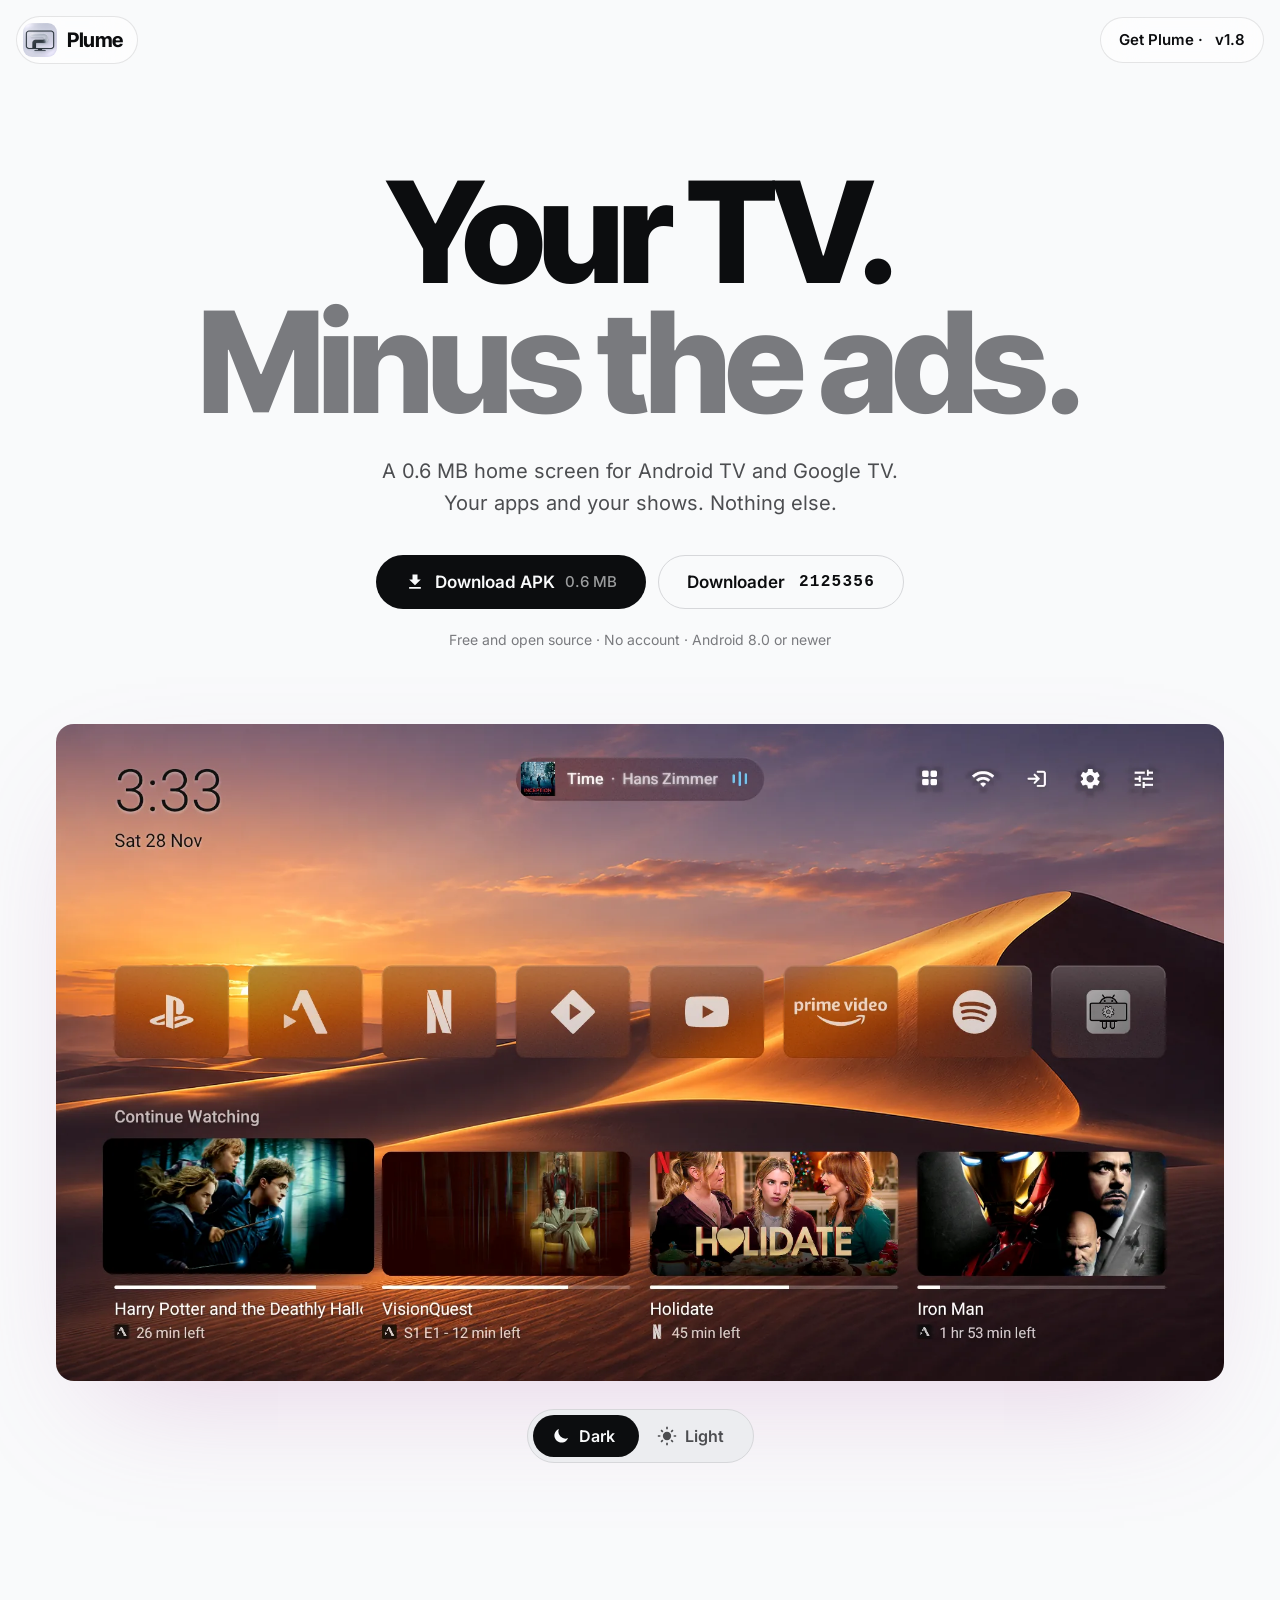
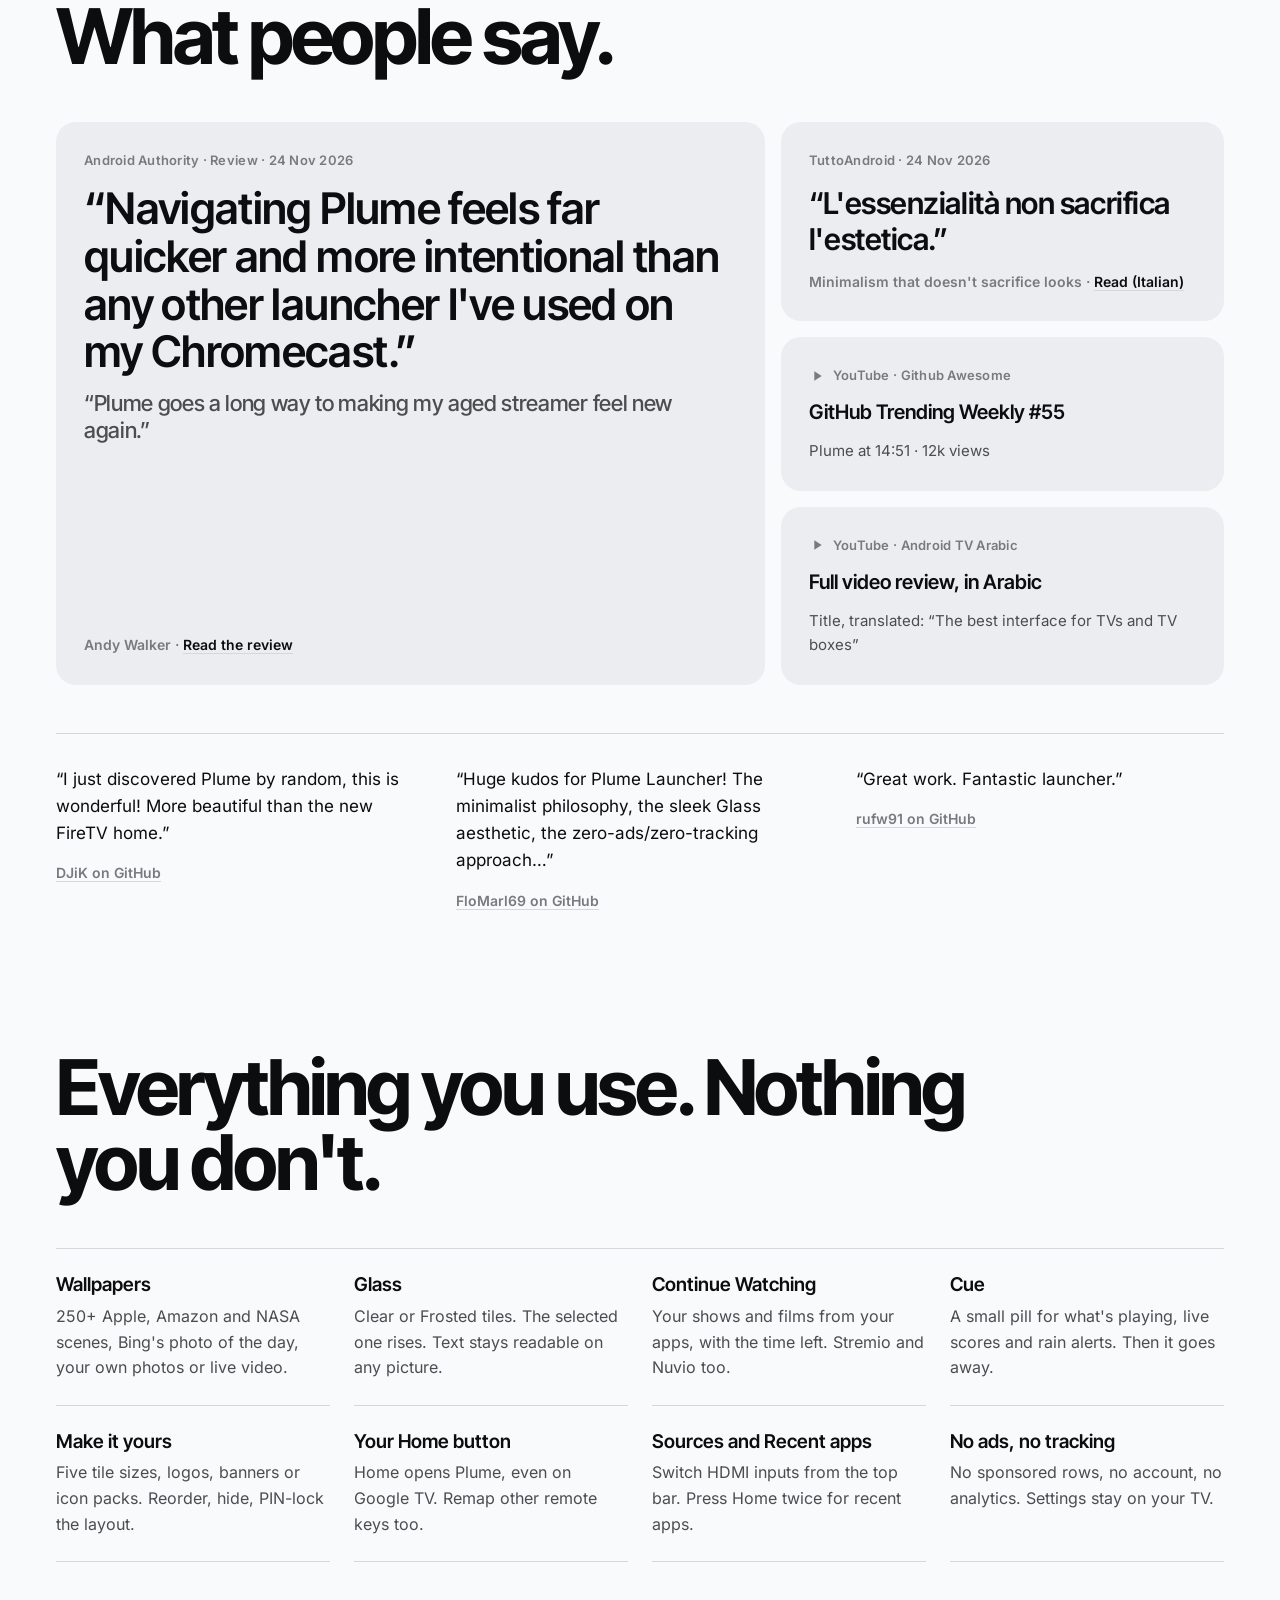
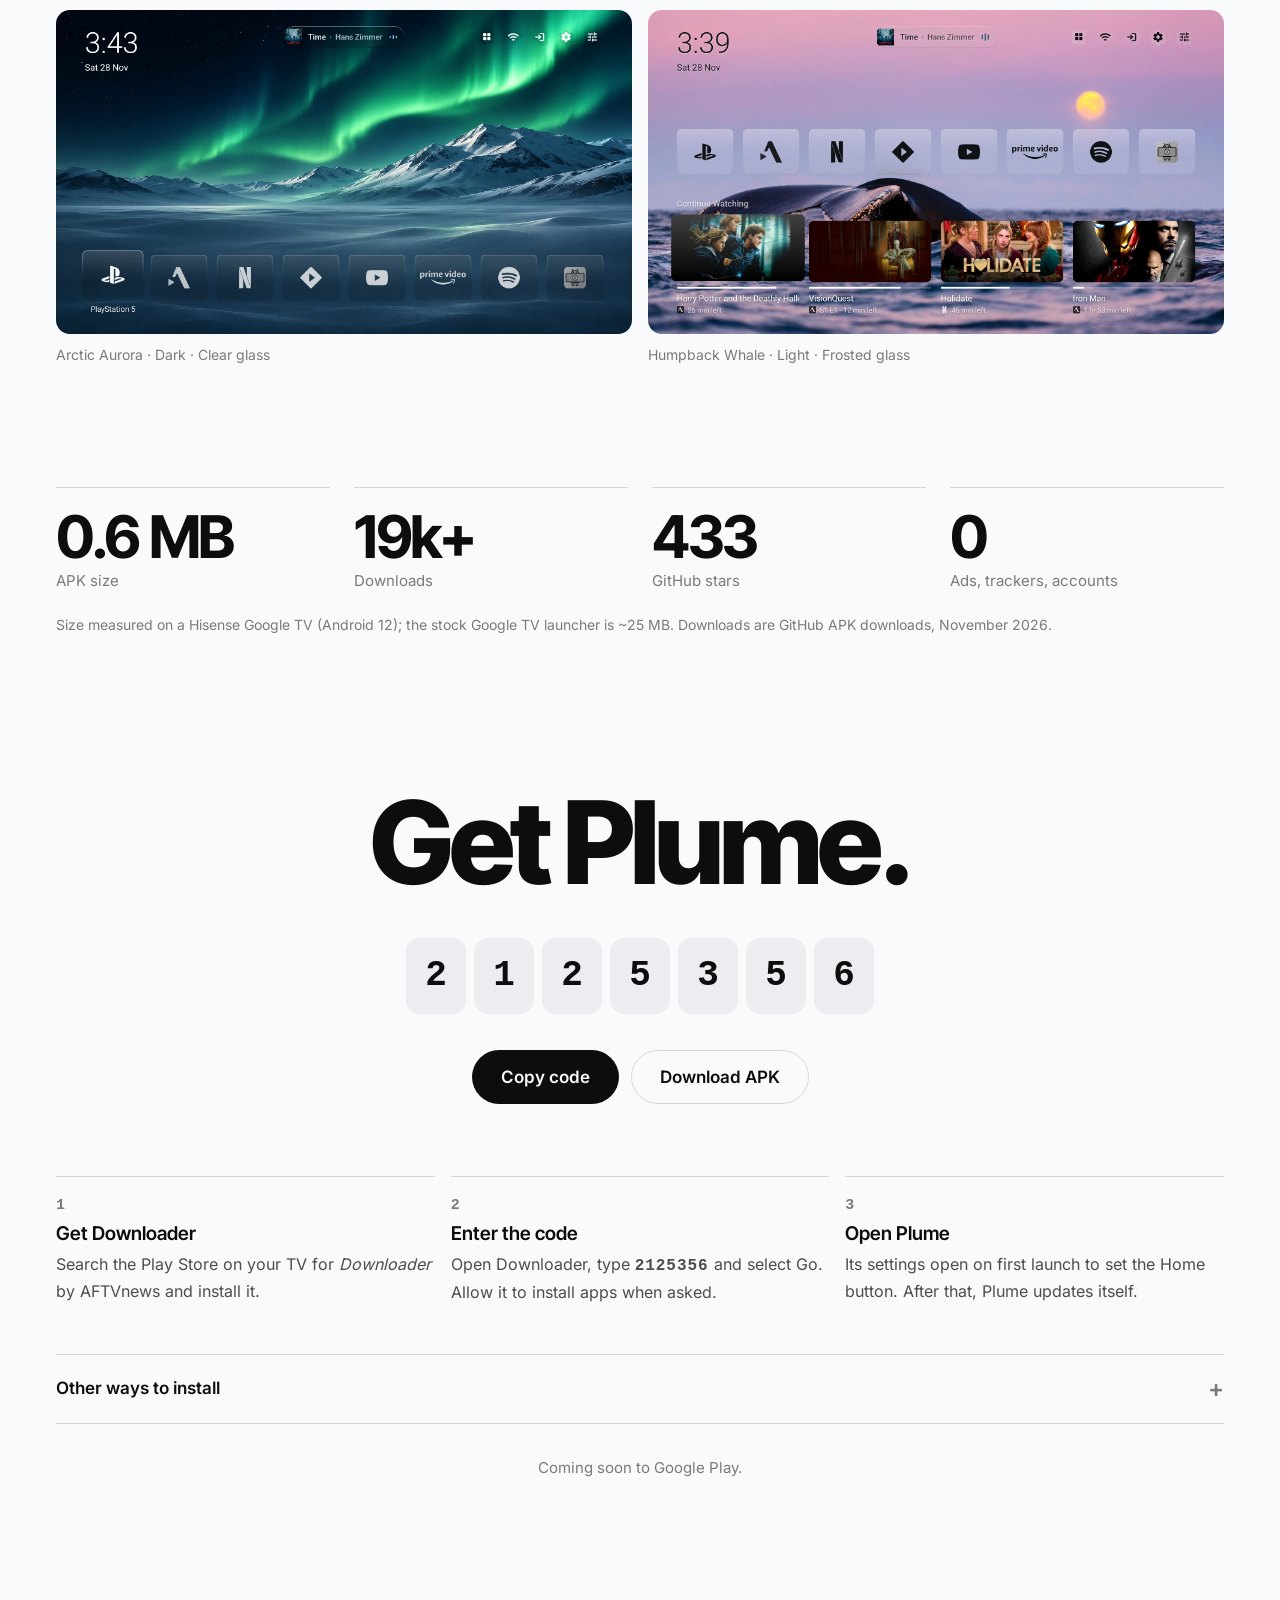
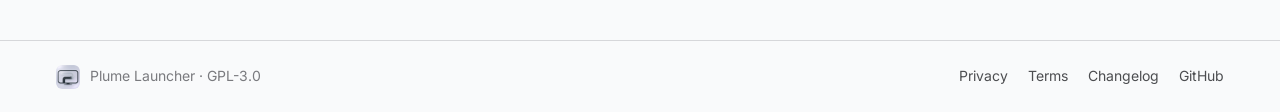
==== commit 8e8aaaad: "Website: smaller hero shot, reviews section, fewer images - Hero screenshot now matches the width of" ====
--- a/docs/index.html
+++ b/docs/index.html
@@ -47,80 +47,64 @@
   </div>
 
   <div class="wrap">
-    <section class="press" aria-label="Press">
-      <figure>
-        <blockquote>“Navigating Plume feels far quicker and more intentional than any other launcher I've used on my Chromecast.”</blockquote>
-        <figcaption>Andy Walker, <a href="https://www.androidauthority.com/plume-launcher-google-tv-chromecast-3737579/">Android Authority</a></figcaption>
-      </figure>
-      <figure>
-        <blockquote>“Plume is a brilliant little launcher.”</blockquote>
-        <figcaption><a href="https://www.androidauthority.com/plume-launcher-google-tv-chromecast-3737579/">Android Authority</a></figcaption>
-      </figure>
-      <figure>
-        <blockquote lang="it">“L'essenzialità non sacrifica l'estetica.”</blockquote>
-        <figcaption><a href="https://www.tuttoandroid.net/news/2026/11/24/plume-launcher-chromecast-google-tv-4k-veloce-1184668/">TuttoAndroid</a> · Minimalism that doesn't sacrifice looks</figcaption>
-      </figure>
+    <section class="voices" id="reviews" aria-label="What people say">
+      <h2 class="sec-title">What people say.</h2>
+      <div class="press-grid">
+        <figure class="card lead">
+          <p class="src">Android Authority · Review · 24 Nov 2026</p>
+          <blockquote>“Navigating Plume feels far quicker and more intentional than any other launcher I've used on my Chromecast.”</blockquote>
+          <blockquote class="sub">“Plume goes a long way to making my aged streamer feel new again.”</blockquote>
+          <figcaption>Andy Walker · <a href="https://www.androidauthority.com/plume-launcher-google-tv-chromecast-3737579/">Read the review</a></figcaption>
+        </figure>
+        <figure class="card">
+          <p class="src">TuttoAndroid · 24 Nov 2026</p>
+          <blockquote lang="it">“L'essenzialità non sacrifica l'estetica.”</blockquote>
+          <figcaption>Minimalism that doesn't sacrifice looks · <a href="https://www.tuttoandroid.net/news/2026/11/24/plume-launcher-chromecast-google-tv-4k-veloce-1184668/">Read (Italian)</a></figcaption>
+        </figure>
+        <a class="card video" href="https://www.youtube.com/watch?v=d2ShJhqjqcM">
+          <p class="src"><svg aria-hidden="true" viewBox="0 0 24 24"><path d="M8 5v14l11-7z"/></svg>YouTube · Github Awesome</p>
+          <strong>GitHub Trending Weekly #55</strong>
+          <span>Plume at 14:51 · 12k views</span>
+        </a>
+        <a class="card video" href="https://www.youtube.com/watch?v=9ezA9iqsDJQ">
+          <p class="src"><svg aria-hidden="true" viewBox="0 0 24 24"><path d="M8 5v14l11-7z"/></svg>YouTube · Android TV Arabic</p>
+          <strong>Full video review, in Arabic</strong>
+          <span>Title, translated: “The best interface for TVs and TV boxes”</span>
+        </a>
+      </div>
+      <div class="people">
+        <figure><blockquote>“I just discovered Plume by random, this is wonderful! More beautiful than the new FireTV home.”</blockquote><figcaption><a href="https://github.com/aradhyas8/Plume_Launcher/issues/271">DJiK on GitHub</a></figcaption></figure>
+        <figure><blockquote>“Huge kudos for Plume Launcher! The minimalist philosophy, the sleek Glass aesthetic, the zero-ads/zero-tracking approach…”</blockquote><figcaption><a href="https://github.com/aradhyas8/Plume_Launcher/issues/264">FloMarl69 on GitHub</a></figcaption></figure>
+        <figure><blockquote>“Great work. Fantastic launcher.”</blockquote><figcaption><a href="https://github.com/aradhyas8/Plume_Launcher/issues/89#issuecomment-6386333265">rufw91 on GitHub</a></figcaption></figure>
+      </div>
     </section>
 
     <section class="feat" id="features">
-      <h2>Wallpapers you'll stop to look at.</h2>
-      <div class="cols">
-        <p>250+ scenes from Apple, Amazon and NASA. Bing's photo of the day. Your own photos and videos, sent from your phone or a USB drive.</p>
-        <ul class="chips"><li>Live video</li><li>Photo of the day</li><li>From your phone</li><li>USB drive</li><li>Light or dark, from the picture</li></ul>
+      <h2 class="sec-title">Everything you use. Nothing you don't.</h2>
+      <div class="small">
+        <div><h3>Wallpapers</h3><p>250+ Apple, Amazon and NASA scenes, Bing's photo of the day, your own photos or live video.</p></div>
+        <div><h3>Glass</h3><p>Clear or Frosted tiles. The selected one rises. Text stays readable on any picture.</p></div>
+        <div><h3>Continue Watching</h3><p>Your shows and films from your apps, with the time left. Stremio and Nuvio too.</p></div>
+        <div><h3>Cue</h3><p>A small pill for what's playing, live scores and rain alerts. Then it goes away.</p></div>
+        <div><h3>Make it yours</h3><p>Five tile sizes, logos, banners or icon packs. Reorder, hide, PIN-lock the layout.</p></div>
+        <div><h3>Your Home button</h3><p>Home opens Plume, even on Google TV. Remap other remote keys too.</p></div>
+        <div><h3>Sources and Recent apps</h3><p>Switch HDMI inputs from the top bar. Press Home twice for recent apps.</p></div>
+        <div><h3>No ads, no tracking</h3><p>No sponsored rows, no account, no analytics. Settings stay on your TV.</p></div>
       </div>
       <div class="pair">
-        <figure><img src="readme/library.jpg" alt="Plume's built-in wallpaper picker" width="1280" height="720" loading="lazy"><figcaption>The built-in library</figcaption></figure>
-        <figure><img src="readme/live-home.jpg" alt="A live video wallpaper behind the home screen" width="1280" height="720" loading="lazy"><figcaption>A live wallpaper</figcaption></figure>
-      </div>
-    </section>
-
-    <section class="feat">
-      <h2>Glass you can see through.</h2>
-      <div class="cols">
-        <p>Tiles and cards in Clear or Frosted glass, or solid. The selected tile rises and its edge catches the light.</p>
-        <p>Text and icons change colour to stay readable on any wallpaper.</p>
-      </div>
-      <figure class="bleed"><img src="feature-clear.webp" alt="Plume home screen with Arctic Aurora wallpaper and clear glass tiles" width="1920" height="1080" loading="lazy"><figcaption>Arctic Aurora · Dark · Clear glass</figcaption></figure>
-    </section>
-
-    <section class="feat">
-      <h2>Pick up where you left off.</h2>
-      <div class="cols">
-        <p>Continue Watching brings your shows and films from your apps to the home screen, with the time left. Stremio and Nuvio too.</p>
-        <p>Cue, a small pill at the top, shows what's playing, live scores for your teams and a warning before rain. Then it goes away.</p>
-      </div>
-      <figure class="bleed"><img id="shot-2" src="home-light.webp" alt="Continue Watching and the Cue pill over the Humpback Whale wallpaper" width="1920" height="1080" loading="lazy"><figcaption id="shot-2-cap">Humpback Whale · Light · Frosted glass</figcaption></figure>
-    </section>
-
-    <section class="feat">
-      <h2>Make it yours.</h2>
-      <div class="cols">
-        <p>Five tile sizes. Mono logos, colour logos, banners or an icon pack. Reorder your apps, hide the ones you never open, or sort by most used.</p>
-        <ul class="chips"><li>Icon packs</li><li>Banners</li><li>Hide apps</li><li>PIN lock</li><li>Most used first</li></ul>
-      </div>
-      <figure class="bleed"><img src="readme/size-largest.jpg" alt="Plume with the largest app tile size" width="1280" height="720" loading="lazy"><figcaption>Largest tile size</figcaption></figure>
-    </section>
-
-    <section class="feat" aria-label="More features">
-      <h2>And the small things.</h2>
-      <div class="small">
-        <div><h3>Your Home button</h3><p>Home opens Plume, even on Google TV. Hold it for the Google TV dashboard.</p></div>
-        <div><h3>Remote keys</h3><p>Remap the TV, Netflix or Settings button, with a separate action on hold.</p></div>
-        <div><h3>Sources</h3><p>Switch HDMI inputs and consoles from the top bar.</p></div>
-        <div><h3>Recent apps</h3><p>Press Home twice to jump back into the apps you just used.</p></div>
-        <div><h3>Updates itself</h3><p>New versions install from Plume settings.</p></div>
-        <div><h3>No ads, no tracking</h3><p>No sponsored rows, no account, no analytics. Your settings stay on your TV.</p></div>
+        <figure><img src="feature-clear.webp" alt="Plume home screen with Arctic Aurora wallpaper and clear glass tiles" width="1920" height="1080" loading="lazy"><figcaption>Arctic Aurora · Dark · Clear glass</figcaption></figure>
+        <figure><img id="shot-2" src="home-light.webp" alt="Continue Watching and the Cue pill over the Humpback Whale wallpaper" width="1920" height="1080" loading="lazy"><figcaption id="shot-2-cap">Humpback Whale · Light · Frosted glass</figcaption></figure>
       </div>
     </section>
 
     <section aria-label="Numbers">
       <div class="stats">
         <div><strong>0.6 MB</strong><span>APK size</span></div>
-        <div><strong>~60 MB</strong><span>RAM while running</span></div>
+        <div><strong>19k+</strong><span>Downloads</span></div>
+        <div><strong id="stars">433</strong><span>GitHub stars</span></div>
         <div><strong>0</strong><span>Ads, trackers, accounts</span></div>
-        <div><strong id="stars">433</strong><span>GitHub stars</span></div>
-      </div>
-      <p class="stats-note">Size and RAM measured on a Hisense Google TV (Android 12). The stock Google TV launcher is ~25 MB and uses ~93 MB of RAM.</p>
+      </div>
+      <p class="stats-note">Size measured on a Hisense Google TV (Android 12); the stock Google TV launcher is ~25 MB. Downloads are GitHub APK downloads, November 2026.</p>
     </section>
 
     <section class="end" id="get">
--- a/docs/style.css
+++ b/docs/style.css
@@ -89,54 +89,64 @@
 .lede { max-width: 560px; margin: 28px auto 36px; color: var(--ink-2); font-size: 20px; }
 .fine { color: var(--ink-3); font-size: 14px; margin: 20px 0 0; }
 
-.screen { width: min(1500px, 100%); margin: 88px auto 0; padding: 0 16px; }
-.screen img { width: 100%; border-radius: 18px; box-shadow: 0 60px 160px -40px var(--glow); }
+.screen { max-width: 1200px; margin: 72px auto 0; padding: 0 16px; }
+.screen img { width: 100%; border-radius: 18px; box-shadow: 0 50px 120px -40px var(--glow); }
 .switch { display: flex; justify-content: center; margin-top: 28px; }
-.toggle { display: inline-flex; padding: 4px; border-radius: 999px; background: var(--paper-2); }
-.toggle button { display: inline-flex; align-items: center; gap: 8px; font: 600 14px var(--font-body); padding: 8px 18px 8px 14px; border-radius: 999px; border: 0; background: none; color: var(--ink-2); cursor: pointer; }
+.toggle { display: inline-flex; padding: 5px; border-radius: 999px; background: var(--paper-2); border: 1px solid var(--rule); }
+.toggle button { display: inline-flex; align-items: center; gap: 8px; font: 600 16px var(--font-body); padding: 11px 24px 11px 18px; border-radius: 999px; border: 0; background: none; color: var(--ink-2); cursor: pointer; }
+.toggle button:hover { color: var(--ink); }
 .toggle button[aria-pressed="true"] { background: var(--ink); color: var(--paper); }
-.toggle svg { width: 18px; height: 18px; fill: currentColor; }
-
-/* Press */
-.press { display: grid; grid-template-columns: minmax(0, 1.5fr) minmax(0, 1fr) minmax(0, 1fr); margin-top: 128px; border-top: 1px solid var(--rule); border-bottom: 1px solid var(--rule); }
-.press figure { margin: 0; padding: 40px 32px; border-left: 1px solid var(--rule); display: flex; flex-direction: column; justify-content: space-between; gap: 20px; }
-.press figure:first-child { border-left: 0; padding-left: 0; }
-.press figure:last-child { padding-right: 0; }
-.press blockquote { margin: 0; font: 600 clamp(20px, 2.2vw, 28px)/1.25 var(--font-display); letter-spacing: -.01em; }
-.press figure:first-child blockquote { font-size: clamp(26px, 3vw, 40px); line-height: 1.15; }
-.press figcaption { color: var(--ink-3); font-size: 14px; font-weight: 600; }
-.press figcaption a { color: var(--ink-2); text-decoration-color: var(--rule); text-underline-offset: 3px; }
+.toggle svg { width: 20px; height: 20px; fill: currentColor; }
+
+
+
+/* Section title, shared */
+.sec-title { font: 700 clamp(40px, 6vw, 80px)/.98 var(--font-display); letter-spacing: -.04em; margin: 0; overflow-wrap: anywhere; }
+
+/* What people say: press and video cards, then community quotes */
+.voices { margin-top: 136px; }
+.press-grid { display: grid; grid-template-columns: minmax(0, 1.6fr) minmax(0, 1fr); gap: 16px; margin-top: 48px; }
+.card { margin: 0; padding: 28px; border-radius: 20px; background: var(--paper-2); display: flex; flex-direction: column; gap: 14px; text-decoration: none; color: var(--ink); }
+.card .src { margin: 0; display: flex; align-items: center; gap: 8px; color: var(--ink-3); font-size: 13px; font-weight: 600; letter-spacing: .02em; }
+.card .src svg { width: 16px; height: 16px; fill: currentColor; }
+.card blockquote { margin: 0; font: 600 clamp(22px, 2.4vw, 30px)/1.2 var(--font-display); letter-spacing: -.015em; }
+.card blockquote.sub { font-size: clamp(18px, 1.8vw, 22px); color: var(--ink-2); font-weight: 500; }
+.card figcaption { margin-top: auto; color: var(--ink-3); font-size: 14px; font-weight: 600; }
+.card figcaption a { color: var(--ink); text-underline-offset: 3px; text-decoration-color: var(--rule); }
+.card.lead { grid-row: span 3; justify-content: flex-start; }
+.card.lead blockquote:not(.sub) { font-size: clamp(28px, 3.4vw, 46px); line-height: 1.1; }
+.card.video strong { font: 600 20px/1.25 var(--font-display); }
+.card.video span { color: var(--ink-2); font-size: 15px; }
+.card.video { transition: transform .2s var(--ease-out); }
+.card.video:hover { transform: translateY(-2px); }
+.people { display: grid; grid-template-columns: repeat(3, minmax(0, 1fr)); gap: 32px; margin-top: 48px; padding-top: 32px; border-top: 1px solid var(--rule); }
+.people figure { margin: 0; }
+.people blockquote { margin: 0 0 12px; font-size: 17px; color: var(--ink); }
+.people figcaption a { color: var(--ink-3); font-size: 14px; font-weight: 600; text-underline-offset: 3px; text-decoration-color: var(--rule); }
 
 /* Feature chapters */
-.feat { margin-top: 168px; }
+.feat { margin-top: 136px; }
 .feat h2 { font: 700 clamp(40px, 6vw, 84px)/.98 var(--font-display); letter-spacing: -.04em; margin: 0; max-width: 960px; overflow-wrap: anywhere; }
-.cols { display: grid; grid-template-columns: minmax(0, 1fr) minmax(0, 1fr); gap: 48px; margin-top: 28px; color: var(--ink-2); font-size: 19px; }
-.cols p { margin: 0; }
-.chips { display: flex; flex-wrap: wrap; align-content: flex-start; gap: 8px; margin: 0; padding: 0; list-style: none; }
-.chips li { padding: 8px 14px; border-radius: 999px; background: var(--paper-2); color: var(--ink); font-size: 15px; }
-.bleed { margin: 48px 0 0; }
-.bleed img { width: 100%; border-radius: 18px; }
-.bleed figcaption { margin-top: 12px; color: var(--ink-3); font-size: 14px; }
 .pair { display: grid; grid-template-columns: minmax(0, 1fr) minmax(0, 1fr); gap: 16px; margin-top: 48px; }
 .pair figure { margin: 0; }
 .pair img { border-radius: 14px; }
 .pair figcaption { margin-top: 10px; color: var(--ink-3); font-size: 14px; }
 
 /* Small things: a hairline grid */
-.small { display: grid; grid-template-columns: repeat(3, minmax(0, 1fr)); margin-top: 48px; border-top: 1px solid var(--rule); }
-.small div { padding: 28px 28px 28px 0; border-bottom: 1px solid var(--rule); }
+.small { display: grid; grid-template-columns: repeat(4, minmax(0, 1fr)); column-gap: 24px; margin-top: 48px; border-top: 1px solid var(--rule); }
+.small div { padding: 24px 0; border-bottom: 1px solid var(--rule); }
 .small h3 { margin: 0 0 6px; font: 600 19px/1.3 var(--font-display); }
 .small p { margin: 0; color: var(--ink-2); font-size: 16px; }
 
 /* Numbers */
-.stats { display: grid; grid-template-columns: repeat(4, minmax(0, 1fr)); gap: 24px; margin-top: 168px; }
+.stats { display: grid; grid-template-columns: repeat(4, minmax(0, 1fr)); gap: 24px; margin-top: 120px; }
 .stats div { border-top: 1px solid var(--rule); padding-top: 20px; min-width: 0; }
 .stats strong { display: block; font: 700 clamp(36px, 4.6vw, 64px)/1 var(--font-display); letter-spacing: -.04em; white-space: nowrap; }
 .stats span { color: var(--ink-3); font-size: 15px; }
 .stats-note { color: var(--ink-3); font-size: 14px; margin: 20px 0 0; }
 
 /* Install */
-.end { text-align: center; padding: 200px 0 0; }
+.end { text-align: center; padding: 152px 0 0; }
 .end h2 { font: 800 clamp(48px, 9vw, 120px)/.95 var(--font-display); letter-spacing: -.045em; margin: 0 0 40px; }
 .digits { display: flex; justify-content: center; gap: 8px; margin: 0 0 36px; }
 .digits span { display: grid; place-items: center; width: 60px; height: 76px; border-radius: 14px; background: var(--paper-2); font: 600 36px var(--font-mono); }
@@ -197,18 +207,18 @@
 }
 
 @media (max-width: 860px) {
-  .press { grid-template-columns: minmax(0, 1fr); }
-  .press figure { border-left: 0; border-top: 1px solid var(--rule); padding: 28px 0; }
-  .press figure:first-child { border-top: 0; }
-  .cols, .pair { grid-template-columns: minmax(0, 1fr); gap: 16px; }
-  .small, .steps { grid-template-columns: minmax(0, 1fr); }
+  .small { grid-template-columns: repeat(2, minmax(0, 1fr)); }
+  .steps, .people, .press-grid { grid-template-columns: minmax(0, 1fr); }
+  .card.lead { grid-row: auto; }
+  .voices { margin-top: 104px; }
   .stats { grid-template-columns: repeat(2, minmax(0, 1fr)); gap: 32px 16px; }
   .feat, .stats { margin-top: 120px; }
   .end { padding-top: 140px; }
 }
 @media (max-width: 520px) {
+  .small { grid-template-columns: minmax(0, 1fr); }
   .hero { padding-top: 120px; }
-  .screen img, .bleed img { border-radius: 10px; }
+  .screen img { border-radius: 10px; }
   .cta { flex-direction: column; align-items: stretch; }
   .cta .btn { justify-content: center; }
   .digits { gap: 4px; }
